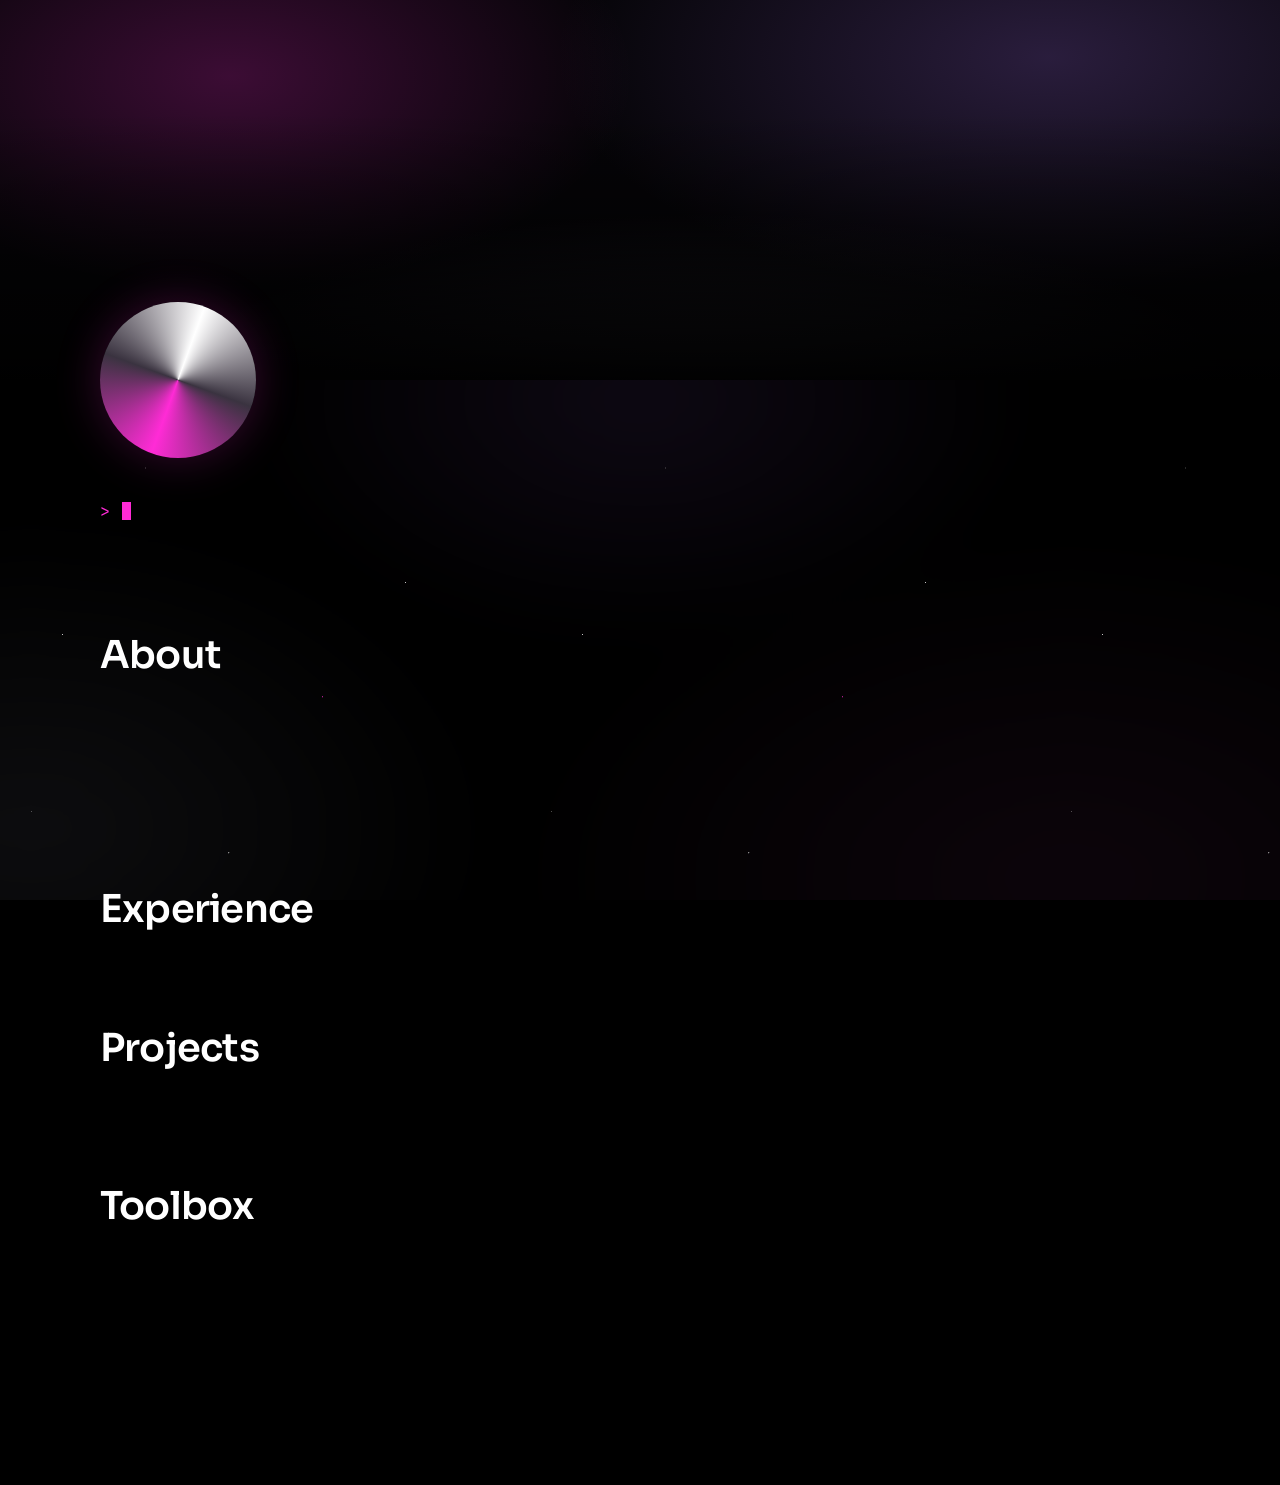
==== index.html @ ce17af85 "fix: Revise about section for clarity and detail Updated the description of the role and responsibil" ====
<!DOCTYPE html>
<html lang="en">
<head>
<meta charset="utf-8">
<meta name="viewport" content="width=device-width, initial-scale=1">
<title>Sara Fernandez | Senior Data Engineer</title>
<link
  rel="icon"
  type="image/svg+xml"
  href="data:image/svg+xml,%3Csvg xmlns='http://www.w3.org/2000/svg' viewBox='0 0 64 64'%3E%3Crect width='64' height='64' rx='14' fill='%23050407'/%3E%3Ctext x='32' y='42' text-anchor='middle' font-family='Arial,sans-serif' font-size='28' font-weight='700' fill='%23ffffff'%3ESF%3C/text%3E%3C/svg%3E"
>
<meta name="description" content="Senior Data Engineer building data platforms, lineage and agentic AI systems.">
<link rel="preconnect" href="https://fonts.googleapis.com">
<link rel="preconnect" href="https://fonts.gstatic.com" crossorigin>
<link href="https://fonts.googleapis.com/css2?family=IBM+Plex+Sans:wght@400;500;600&family=JetBrains+Mono:wght@500&family=Sora:wght@500;600;700&display=swap" rel="stylesheet">

<style>
  /* ============================================================
     THEME TOKENS: change colors and fonts here
     ============================================================ */
  :root {
    --black: #000000;
    --white: #ffffff;
    --magenta: #ff2bd6;
    --magenta-deep: #b80f96;
    --haze: #6e4ba0;            /* muted violet, used only inside the nebula */
    --grey-100: #ebe9ef;
    --grey-300: #b0abba;
    --grey-500: #77727f;
    --grey-700: #2a2730;
    --grey-900: #0d0c10;

    --text: var(--grey-100);
    --text-dim: var(--grey-300);
    --line: rgba(255, 255, 255, .09);
    --glass: rgba(255, 255, 255, .03);

    --font-display: "Sora", "Helvetica Neue", Arial, sans-serif;
    --font-body: "IBM Plex Sans", system-ui, -apple-system, "Segoe UI", sans-serif;
    --font-mono: "JetBrains Mono", ui-monospace, "SF Mono", Consolas, monospace;

    --content: 1080px;
    --avatar: 156px;
  }

  *, *::before, *::after { box-sizing: border-box; }
  html { scroll-behavior: smooth; }
  body {
    margin: 0; background: var(--black); color: var(--text);
    font-family: var(--font-body); font-size: 16.5px; line-height: 1.65;
    -webkit-font-smoothing: antialiased;
  }
  img { max-width: 100%; display: block; }
  a { color: inherit; }
  :focus-visible { outline: 2px solid var(--magenta); outline-offset: 3px; border-radius: 6px; }

  /* ---------- Nebula: dark, mostly black, with a faint haze ---------- */
  .nebula { position: fixed; inset: 0; z-index: -1; overflow: hidden; background: var(--black); }
  .nebula::before {
    content: ""; position: absolute; inset: -20%;
    background:
      radial-gradient(40% 34% at 12% 10%, rgba(255, 43, 214, .10), transparent 70%),
      radial-gradient(38% 34% at 90% 16%, rgba(110, 75, 160, .20), transparent 70%),
      radial-gradient(44% 38% at 74% 84%, rgba(160, 60, 140, .08), transparent 70%),
      radial-gradient(36% 34% at 16% 80%, rgba(120, 120, 140, .11), transparent 70%),
      radial-gradient(30% 26% at 50% 46%, rgba(50, 30, 70, .28), transparent 72%);
    filter: blur(30px);
    animation: drift 70s ease-in-out infinite alternate;
  }
  .nebula::after {
    content: ""; position: absolute; inset: 0;
    background-image:
      radial-gradient(1px 1px at 12% 22%, #fff, transparent 60%),
      radial-gradient(1px 1px at 78% 12%, #fff, transparent 60%),
      radial-gradient(1.5px 1.5px at 44% 64%, #fff, transparent 60%),
      radial-gradient(1px 1px at 90% 70%, #fff, transparent 60%),
      radial-gradient(1px 1px at 28% 90%, #fff, transparent 60%),
      radial-gradient(1.5px 1.5px at 62% 34%, var(--magenta), transparent 60%),
      radial-gradient(1px 1px at 6% 56%, #fff, transparent 60%);
    background-size: 520px 520px;
    animation: twinkle 7s ease-in-out infinite alternate;
  }
  @keyframes drift { from { transform: translate3d(-2%, -1%, 0) scale(1); } to { transform: translate3d(3%, 2%, 0) scale(1.07); } }
  @keyframes twinkle { from { opacity: .35; } to { opacity: .85; } }

  /* ---------- Hero ---------- */
  .cover {
    position: relative; height: clamp(220px, 34vw, 380px); overflow: hidden;
    background:
      radial-gradient(45% 80% at 18% 20%, rgba(255, 43, 214, .22), transparent 70%),
      radial-gradient(55% 90% at 82% 15%, rgba(110, 75, 160, .35), transparent 70%),
      radial-gradient(60% 70% at 55% 105%, rgba(120, 120, 140, .22), transparent 70%),
      #050407;
  }
  .cover img { width: 100%; height: 100%; object-fit: cover; }
  .cover::after { content: ""; position: absolute; inset: 0; background: linear-gradient(to bottom, rgba(0,0,0,0) 30%, rgba(0,0,0,.95) 100%); }

  .wrap { width: min(var(--content), 100% - 40px); margin-inline: auto; }

  .identity { position: relative; margin-top: calc(var(--avatar) / -2); display: grid; gap: 26px; }
  .avatar {
    width: var(--avatar); height: var(--avatar); border-radius: 50%; padding: 4px;
    background: conic-gradient(from 200deg, var(--magenta), #3a3340, var(--white), #3a3340, var(--magenta));
    box-shadow: 0 0 46px rgba(255, 43, 214, .22);
    animation: spin-ring 18s linear infinite;
  }
  .avatar > * { width: 100%; height: 100%; border-radius: 50%; object-fit: cover; background: var(--black); border: 4px solid var(--black); animation: spin-ring 18s linear infinite reverse; }
  .avatar .monogram {
    display: grid; place-items: center; font-family: var(--font-display); font-weight: 700; font-size: 44px; color: var(--white);
    background: radial-gradient(circle at 30% 25%, #1d1625, var(--black));
  }
  @keyframes spin-ring { to { transform: rotate(360deg); } }

  h1 {
    font-family: var(--font-display); font-weight: 700; font-size: clamp(2.5rem, 7vw, 4.6rem);
    line-height: 1.02; letter-spacing: -.03em; margin: 0 0 12px; color: var(--white);
  }
  .role { font-family: var(--font-display); font-weight: 500; font-size: 1.2rem; color: var(--grey-300); margin: 0 0 14px; }
  .typing { font-family: var(--font-mono); font-size: 1.05rem; color: var(--white); min-height: 1.8em; margin: 0 0 16px; }
  .typing::before { content: "> "; color: var(--magenta); }
  .typing .caret { display: inline-block; width: .55em; height: 1.05em; background: var(--magenta); vertical-align: -.18em; margin-left: 2px; animation: blink 1s steps(1) infinite; }
  @keyframes blink { 50% { opacity: 0; } }
  .tagline { max-width: 62ch; color: var(--text-dim); margin: 0; }

  .actions { display: flex; flex-wrap: wrap; gap: 12px; margin-top: 22px; }
  .btn {
    display: inline-flex; align-items: center; gap: 8px; padding: 11px 22px; border-radius: 999px;
    text-decoration: none; font-weight: 600; font-size: .94rem; border: 1px solid var(--line);
    background: var(--glass); color: var(--white); transition: border-color .2s, background .2s;
  }
  .btn:hover { border-color: var(--magenta); background: rgba(255, 43, 214, .08); }
  .btn.primary { background: var(--magenta-deep); border-color: var(--magenta-deep); }
  .btn.primary:hover { background: var(--magenta); border-color: var(--magenta); }

  /* ---------- Sections ---------- */
  section { padding: 84px 0 0; }
  h2 { font-family: var(--font-display); font-weight: 600; font-size: clamp(1.7rem, 4vw, 2.4rem); letter-spacing: -.02em; line-height: 1.1; color: var(--white); margin: 0 0 12px; }
  .lead { color: var(--text-dim); max-width: 64ch; margin: 0 0 32px; }
  h3 { font-family: var(--font-display); font-weight: 600; font-size: 1.35rem; margin: 0 0 6px; color: var(--white); letter-spacing: -.01em; }
  .subhead { display: flex; align-items: baseline; gap: 14px; flex-wrap: wrap; margin: 54px 0 18px; }
  .subhead h3 { margin: 0; font-size: 1.15rem; }
  .subhead p { margin: 0; color: var(--grey-500); font-size: .93rem; }

  .about { display: grid; gap: 40px; grid-template-columns: 1.6fr 1fr; align-items: start; }
  .about p { margin: 0 0 16px; max-width: 64ch; }
  .facts { list-style: none; margin: 0; padding: 0; display: grid; gap: 12px; }
  .facts li { padding: 14px 18px; border: 1px solid var(--line); border-left: 2px solid var(--magenta); border-radius: 12px; background: var(--glass); }
  .facts b { display: block; color: var(--white); font-weight: 600; }
  .facts span { color: var(--text-dim); font-size: .92rem; }

  /* ---------- Cards ---------- */
  .grid { display: grid; gap: 20px; }
  .grid.two { grid-template-columns: repeat(2, 1fr); }
  .card {
    position: relative; display: flex; flex-direction: column; gap: 13px; padding: 28px;
    border: 1px solid var(--line); background: var(--glass);
    backdrop-filter: blur(10px); -webkit-backdrop-filter: blur(10px);
    transition: border-color .25s, box-shadow .25s;
  }
  .card p { margin: 0; color: var(--text-dim); }

  /* featured = finished */
  .card.featured { border-radius: 26px; padding: 34px; }
  .card.featured::before {
    content: ""; position: absolute; inset: 0; border-radius: inherit; padding: 1px; pointer-events: none;
    background: linear-gradient(140deg, rgba(255,43,214,.75), rgba(255,255,255,.08) 45%, rgba(255,43,214,.35));
    -webkit-mask: linear-gradient(#000 0 0) content-box, linear-gradient(#000 0 0);
    -webkit-mask-composite: xor; mask-composite: exclude;
  }
  .card.featured:hover { box-shadow: 0 0 60px rgba(255, 43, 214, .12); }
  /* wip = dashed, magenta */
  .card.wip { border-radius: 20px; border: 1px dashed rgba(255, 43, 214, .55); }
  .card.wip:hover { border-color: var(--magenta); }
  /* planning = dotted, grey, quieter */
  .card.planning { border-radius: 16px; border: 1px dotted rgba(255, 255, 255, .28); background: rgba(255,255,255,.015); }
  .card.planning:hover { border-color: rgba(255, 255, 255, .55); }
  .card.planning h3 { color: var(--grey-100); }

  .pill { align-self: flex-start; display: inline-flex; align-items: center; gap: 8px; font-size: .8rem; font-weight: 600; padding: 4px 12px; border-radius: 999px; border: 1px solid var(--line); color: var(--grey-100); }
  .pill.star::before { content: "\2605"; color: var(--magenta); }
  .pill.live { border-color: rgba(255,43,214,.45); }
  .pill.live::before { content: ""; width: 7px; height: 7px; border-radius: 50%; background: var(--magenta); box-shadow: 0 0 10px var(--magenta); animation: pulse 2.4s ease-in-out infinite; }
  .pill.plan::before { content: ""; width: 7px; height: 7px; border-radius: 50%; border: 1.5px solid var(--grey-300); }
  @keyframes pulse { 50% { opacity: .3; } }

  .metric { display: flex; align-items: baseline; gap: 10px; }
  .metric strong { font-family: var(--font-display); font-size: 2rem; color: var(--white); line-height: 1; }
  .metric span { color: var(--text-dim); font-size: .92rem; }

  /* flow strip: real sequences only */
  .flow { list-style: none; margin: 4px 0 0; padding: 0; display: flex; flex-wrap: wrap; gap: 8px 0; }
  .flow li { position: relative; font-size: .82rem; padding: 5px 12px; border: 1px solid var(--line); border-radius: 999px; background: rgba(0,0,0,.45); color: var(--grey-100); margin-right: 20px; }
  .flow li:not(:last-child)::after { content: ""; position: absolute; left: 100%; top: 50%; width: 20px; height: 1px; background: linear-gradient(90deg, var(--magenta), rgba(255,255,255,.25)); background-size: 200% 100%; animation: flow-run 3s linear infinite; }
  @keyframes flow-run { to { background-position: -200% 0; } }

  .tags { display: flex; flex-wrap: wrap; gap: 8px; margin-top: auto; padding-top: 8px; align-items: center; }
  .chip { font-size: .8rem; color: var(--grey-300); background: rgba(255,255,255,.06); padding: 3px 11px; border-radius: 6px; }
  .badge { height: 22px; width: auto; border-radius: 4px; }
  .card-link { margin-top: 6px; align-self: flex-start; font-weight: 600; color: var(--white); text-decoration: none; border-bottom: 1px solid var(--magenta); padding-bottom: 2px; }
  .card-link:hover { color: var(--magenta); }
  .card-link.soon { border-bottom-style: dashed; border-color: var(--grey-500); color: var(--grey-500); pointer-events: none; }

  /* ---------- Work highlights ---------- */
  .highlight { flex-direction: row; gap: 18px; border-radius: 18px; }
  .highlight .icon { flex: none; width: 46px; height: 46px; display: grid; place-items: center; font-size: 1.4rem; border-radius: 12px; background: rgba(255,43,214,.08); border: 1px solid rgba(255,43,214,.3); }
  .highlight .body { display: flex; flex-direction: column; gap: 10px; }

  /* ---------- Timeline ---------- */
  .timeline { list-style: none; margin: 0; padding: 0 0 0 28px; border-left: 1px solid var(--line); display: grid; gap: 32px; }
  .timeline li { position: relative; }
  .timeline li::before { content: ""; position: absolute; left: -35px; top: 9px; width: 13px; height: 13px; border-radius: 50%; background: var(--black); border: 2px solid var(--magenta); box-shadow: 0 0 12px rgba(255,43,214,.5); }
  .timeline .when { font-family: var(--font-mono); font-size: .8rem; color: var(--magenta); }
  .timeline h3 { font-size: 1.15rem; margin: 2px 0 2px; }
  .timeline .where { color: var(--grey-300); margin-bottom: 6px; }
  .timeline p { margin: 0; color: var(--text-dim); max-width: 70ch; }

  /* ---------- Toolbox ---------- */
  .marquee { overflow: hidden; margin: 0 0 30px; padding: 6px 0; -webkit-mask-image: linear-gradient(90deg, transparent, #000 8%, #000 92%, transparent); mask-image: linear-gradient(90deg, transparent, #000 8%, #000 92%, transparent); }
  .marquee-track { display: flex; gap: 12px; width: max-content; animation: scroll 55s linear infinite; }
  .marquee:hover .marquee-track { animation-play-state: paused; }
  @keyframes scroll { to { transform: translateX(-50%); } }
  .skills { display: grid; gap: 18px; grid-template-columns: repeat(3, 1fr); }
  .skill-group { padding: 22px; border: 1px solid var(--line); border-radius: 16px; background: var(--glass); }
  .skill-group h3 { font-size: 1rem; color: var(--white); padding-bottom: 10px; border-bottom: 1px solid var(--line); margin-bottom: 14px; }
  .skill-group div { display: flex; flex-wrap: wrap; gap: 8px; align-items: center; }

  .contact .links { display: flex; flex-wrap: wrap; gap: 12px; }
  footer { padding: 0 0 48px; color: var(--grey-500); font-size: .9rem; }
  .footer-inner { border-top: 1px solid var(--line); padding-top: 28px; display: flex; flex-wrap: wrap; gap: 16px 28px; align-items: center; justify-content: space-between; }
  .footer-links { display: flex; flex-wrap: wrap; gap: 8px 22px; list-style: none; margin: 0; padding: 0; }
  .footer-links a, .to-top { color: var(--grey-300); text-decoration: none; transition: color .2s; }
  .footer-links a:hover, .to-top:hover { color: var(--magenta); }
  .footer-copy { margin: 0; }

  @media (max-width: 860px) {
    .about, .grid.two, .skills { grid-template-columns: 1fr; }
    :root { --avatar: 128px; }
    section { padding-top: 64px; }
    .highlight { flex-direction: column; }
  }
  @media (prefers-reduced-motion: reduce) {
    .nebula::before, .nebula::after, .avatar, .avatar > *, .pill.live::before, .flow li::after, .typing .caret { animation: none; }
    .marquee-track { animation: none; flex-wrap: wrap; width: auto; }
    .marquee { -webkit-mask-image: none; mask-image: none; }
    html { scroll-behavior: auto; }
  }
</style>
</head>

<body>
<div class="nebula" aria-hidden="true"></div>

<header>
  <!-- Cover slot: set CONFIG.cover.image. Empty = dark CSS nebula fallback. -->
  <div class="cover" id="cover"></div>
  <div class="wrap identity">
    <div class="avatar" id="avatar"></div>
    <div>
      <h1 id="name"></h1>
      <p class="role" id="role"></p>
      <p class="typing" id="typing" aria-live="off"><span id="typed"></span><span class="caret" aria-hidden="true"></span></p>
      <p class="tagline" id="tagline"></p>
      <div class="actions" id="actions"></div>
    </div>
  </div>
</header>

<main class="wrap">
  <section id="about" aria-labelledby="about-title">
    <h2 id="about-title">About</h2>
    <div class="about">
      <div id="about-text"></div>
      <ul class="facts" id="facts"></ul>
    </div>
  </section>

  <section id="highlights" aria-labelledby="hl-title">
    <h2 id="hl-title"></h2>
    <p class="lead" id="hl-lead"></p>
    <div class="grid two" id="highlight-grid"></div>
  </section>

  <section id="experience" aria-labelledby="exp-title">
    <h2 id="exp-title">Experience</h2>
    <ol class="timeline" id="timeline"></ol>
  </section>

  <section id="projects" aria-labelledby="projects-title">
    <h2 id="projects-title">Projects</h2>
    <p class="lead" id="projects-lead"></p>
    <div id="project-groups"></div>
  </section>

  <section id="skills" aria-labelledby="skills-title">
    <h2 id="skills-title">Toolbox</h2>
    <div class="marquee" aria-hidden="true"><div class="marquee-track" id="marquee"></div></div>
    <div class="skills" id="skills"></div>
  </section>

  <section id="contact" class="contact" aria-labelledby="contact-title">
    <h2 id="contact-title"></h2>
    <p class="lead" id="contact-lead"></p>
    <div class="links" id="contact-links"></div>
  </section>
</main>

<footer class="wrap" id="footer" style="margin-top: 40px;"></footer>

<noscript><p style="padding:24px;color:#fff">This page loads its content from the CONFIG block and needs JavaScript.</p></noscript>

<script>
/* ==================================================================
   CONFIG: every editable value lives here. Edit this block only.
   ================================================================== */
const CONFIG = {
  site: { title: "Sara Fernandez | Senior Data Engineer | Data Platforms & Architecture", footer: "Sara Fernandez. All rights reserved." },

  /* ---- IMAGES: point these to your files or URLs ---- */
  profile: {
    image: "https://lmwxqzustlrpfmbhvjbx.supabase.co/storage/v1/object/public/portfolio/img/sara_profile.jpg",                       // e.g. "img/sara.jpg" (square, 600x600 or larger)
    alt: "Portrait of Sara Fernandez",
    initials: "SF"                   // shown while image is empty
  },
  cover: {
    image: "https://lmwxqzustlrpfmbhvjbx.supabase.co/storage/v1/object/public/portfolio/img/nebulae.png",                       // e.g. "img/cover.jpg" (wide, about 2400x700)
    alt: "nebulae"
  },

  /* ---- IDENTITY ---- */
  name: "Sara Fernandez",
  role: "Senior Data Engineer | Data Platforms & Architecture",
  typing: [                          // lines the typing animation cycles through
    "Designing scalable data platforms",
    "Data architecture | Cloud | Databricks | Spark",
    "Modernization | Migration | Platform Strategy",
    "Data lineage | Governance | Quality | Observability",
    "Technical leadership | Enablement | Knowledge transfer"
  ],
  tagline: "I design data platforms and architecture that make data scalable, governed, observable and operationally sustainable — from legacy modernization and cloud migration to lineage, data products and AI-ready foundations.",

  about: [
    "Senior Data Engineer and technical lead at AGCO. I developed the South America Data Lineage platform from the ground up and wrote the initial technical assessment for migrating our legacy AWS stack to Databricks on GCP."
    "My work sits at the intersection of data pipelines and the platforms that support them: defining technical patterns, assessing migration readiness, improving observability and governance, establishing data product standards, and making systems maintainable beyond the person who built them.",
    "I also work on the operational side of engineering — technical enablement, documentation, knowledge transfer, onboarding and partner-team training — because a platform is only successful when teams can operate and evolve it reliably."
  ],
  facts: [
    { title: "Architecture", text: "Data platforms, cloud architecture, modernization, migration strategy" },
    { title: "Engineering", text: "ETL/ELT, Spark, Databricks, orchestration, data products, platform operations" },
    { title: "Governance", text: "Data lineage, cataloging, data quality, observability, standards" },
    { title: "Leadership", text: "Technical enablement, mentoring, documentation, knowledge transfer" }
  ],

  /* ---- LINKS (leave "" to hide) ---- */
  links: {
    github: "https://github.com/saradfrz",
    linkedin: "https://www.linkedin.com/in/saradfrz/",
    email: "saradfrz@gmail.com",
    discord: "https://discordapp.com/users/702235784794734631"
  },

  /* ---- TECH BADGES: name -> shields.io color + simple-icons logo slug ---- */
  tech: {
    "Databricks":      { color: "FF3621", logo: "databricks" },
    "Apache Spark":    { color: "E25A1C", logo: "apachespark" },
    "PySpark":         { color: "E25A1C", logo: "apachespark" },
    "Spark":           { color: "E25A1C", logo: "apachespark" },
    "Airflow":         { color: "017CEE", logo: "apacheairflow" },
    "dbt":             { color: "FF694B", logo: "dbt" },
    "Docker":          { color: "2496ED", logo: "docker" },
    "Docker Compose":  { color: "2496ED", logo: "docker" },
    "Kafka":           { color: "3a3a3a", logo: "apachekafka" },
    "Python":          { color: "3776AB", logo: "python" },
    "SQL":             { color: "4479A1", logo: "postgresql" },
    "Flask":           { color: "3a3a3a", logo: "flask" },
    "Django":          { color: "092E20", logo: "django" },
    "Selenium":        { color: "43B02A", logo: "selenium" },
    "Jupyter":         { color: "F37626", logo: "jupyter" },
    "Parquet":         { color: "50ABF1", logo: "apacheparquet" },
    "AWS":             { color: "FF9900", logo: "amazonwebservices", logoColor: "black" },
    "GCP":             { color: "4285F4", logo: "googlecloud" },
    "Azure":           { color: "0078D4", logo: "microsoftazure" },
    "Redshift":        { color: "8C4FFF", logo: "amazonredshift" },
    "PostgreSQL":      { color: "4169E1", logo: "postgresql" },
    "Oracle":          { color: "F80000", logo: "oracle" },
    "Tableau":         { color: "E97627", logo: "tableau" },
    "Power BI":        { color: "F2C811", logo: "powerbi", logoColor: "black" },
    "Superset":        { color: "20A6C9", logo: "apachesuperset" },
    "Streamlit":       { color: "FF4B4B", logo: "streamlit" },
    "Looker":          { color: "4285F4", logo: "looker" },
    "Neo4j":           { color: "008CC1", logo: "neo4j" },
    "Git":             { color: "F05032", logo: "git" },
    "Linux":           { color: "FCC624", logo: "linux", logoColor: "black" }
  },
  marquee: ["Databricks", "Apache Spark", "Python", "SQL", "Airflow", "dbt", "Docker", "Kafka", "AWS", "GCP", "Azure",
            "PostgreSQL", "Redshift", "Oracle", "Tableau", "Power BI", "Superset", "Streamlit", "Neo4j", "Git", "Linux"],

  /* ---- WORK HIGHLIGHTS ---- */
  highlights: {
    title: "Work highlights",
    lead: "Things I've led or shipped on the job.",
    items: [
      { icon: "\uD83D\uDD17", title: "South America Data Lineage platform",
        text: "Lead the design, implementation, documentation and production deployment of an end-to-end lineage platform spanning ETL pipelines, Redshift tables, Tableau assets and business data products — turning platform metadata into operational traceability.",
        tags: ["Data Architecture", "Data Lineage", "Redshift", "Tableau", "Governance"] },
      { icon: "\uD83E\uDD16", title: "RAG capstone, AGCO AI Literacy (Advanced)",
        text: "Designed an end-to-end Retrieval-Augmented Generation solution covering embeddings, vector storage, retrieval pipelines and an application layer — exploring how governed enterprise data can become an AI-ready knowledge foundation.",
        tags: ["RAG", "Embeddings", "Vector DB", "LLMOps"] },
      { icon: "\uD83C\uDF10", title: "Orbia Data Portal",
        text: "Led a self-service data platform for governed data access and visibility across business units, integrating orchestration, cloud infrastructure, BI and data-serving components.",
        tags: ["Data Platform", "Airflow", "GCP", "Azure", "Governance"] },
      { icon: "\u267B\uFE0F", title: "Modular ETL modernization at Distrito",
        text: "Re-architected a legacy monolithic ETL into parameterized, reusable components with clear logging and operational boundaries, improving maintainability and traceability.",
        tags: ["ETL", "Python", "SQL", "Modularity", "Observability"] }
    ]
  },

  /* ---- EXPERIENCE ---- */
  experience: [
    { when: "Mar 2026 to now", role: "Senior Data Engineer", company: "AGCO Corporation",
      text: "Lead the design, implementation, documentation and production deployment of the South America Data Lineage platform. Develop architecture, migration and modernization strategies for the South America Data Platform, supporting the transition from legacy AWS solutions to Databricks on GCP with a focus on scalability, governance and maintainability. Partner with global stakeholders to assess migration readiness, quantify platform assets, define data product standards, and promote lineage, cataloging, data quality and governance." },
    { when: "May 2025 to Mar 2026", role: "Data Engineer (contractor)", company: "A-Players, for AGCO",
      text: "Translated business requirements across finance, marketing, manufacturing and logistics into ETL specifications and data pipelines. Worked across legacy and modern platforms including Pentaho, Redshift, Rundeck, AWS S3, Databricks, Python, SQL and PySpark, contributing to modularity, observability and governance." },
    { when: "May 2024 to Feb 2025", role: "Data Engineer", company: "Orbia",
      text: "Led development of a self-service data platform for governed access and visibility, integrating Airflow, GCP, Azure, Superset and Power BI. Worked across data delivery, cloud infrastructure and CI/CD to support reliable analytics consumption." },
    { when: "Jul 2021 to Apr 2024", role: "Data Engineer", company: "Distrito",
      text: "Modernized a legacy ETL architecture into a modular Python-based pipeline with parameterized components, reusable classes and structured logging, improving maintainability, traceability and operational support while exposing curated datasets through REST APIs." },
    { when: "Jan to Jul 2019", role: "Intern", company: "John Deere",
      text: "Worked across the ISA-95 stack, connecting industrial systems and data flows from PLC and SCADA environments through MES and analytics. This foundation shaped my systems-oriented approach to data architecture and industrial data platforms." }
  ],

  /* ---- SKILLS (names found in "tech" become badges, others become chips) ---- */
  skills: [
    { group: "Data Architecture", items: ["Data platforms", "Data architecture", "Medallion architecture", "Data products", "Modernization", "Migration strategy"] },
    { group: "Data Engineering", items: ["Databricks", "Apache Spark", "PySpark", "Airflow", "dbt", "Kafka"] },
    { group: "Cloud & Infrastructure", items: ["AWS", "GCP", "Azure", "Docker", "CI/CD", "Platform operations"] },
    { group: "Data Systems", items: ["SQL", "Python", "Redshift", "PostgreSQL", "Oracle", "Parquet"] },
    { group: "Governance & Reliability", items: ["Data lineage", "Data quality", "Data catalog", "Governance", "Observability", "Traceability"] },
    { group: "AI & Analytics", items: ["RAG", "Knowledge graphs", "Multi-agent systems", "LLMOps", "Tableau", "Power BI"] }
  ],

  /* ---- PROJECTS: state is "featured" (finished), "wip" or "planning" ---- */
  projectsLead: "Projects focused on data platform engineering, architecture patterns, scalable pipelines and the infrastructure required to operate them reliably.",
  projectGroups: [
    {
      state: "featured", title: "Finished", note: "", columns: 1,
      items: [{
        title: "sefaz-rs", badge: "Featured",
        summary: "A production-style ingestion and processing pipeline that extracts electronic consumer invoices (NFC-e) from the SEFAZ-RS portal and produces structured datasets for downstream analysis.",
        details: "Designed as a configuration-driven pipeline with separated ingestion, parsing and export responsibilities, retry handling, structured logging and reusable components. The project emphasizes operational reliability and maintainability rather than application features.",
        flow: ["Source CSV", "Ingestion", "Raw HTML", "Parsing", "Structured output"],
        tags: ["Python", "ETL", "Ingestion", "OOP", "Observability"],
        url: "https://github.com/saradfrz/sefaz-rs", linkText: "View on GitHub"
      }]
    },
    {
      state: "wip", title: "In progress", note: "Being built now", columns: 1,
      items: [{
        title: "data-forge", badge: "In progress",
        summary: "A containerized data platform that simulates a production ETL/ELT environment using Medallion Architecture and separated processing layers.",
        details: "Spark, PostgreSQL and Jupyter run as a reproducible local platform through Docker Compose, with clear boundaries between ingestion, transformation and serving. The project emphasizes architecture, data-layer separation, reproducibility and operational simplicity.",
        flow: ["Bronze: raw JSON", "Silver: PostgreSQL", "Gold: Parquet"],
        tags: ["Spark", "PostgreSQL", "Jupyter", "Docker Compose", "Parquet", "Medallion"],
        url: "https://github.com/saradfrz/data-forge", linkText: "View on GitHub"
      }]
    },
    {
      state: "planning", title: "Planning", note: "Designed on paper, not built yet", columns: 2,
      items: [
        {
          title: "TickStream Lakehouse", badge: "Planning",
          metric: { value: "~2M", label: "FX ticks per day" },
          summary: "A medallion-architecture pipeline that ingests FX ticks through batch backfill and Kafka streaming, producing OHLC candles and reconciled gold-layer metrics.",
          flow: ["Batch backfill + Kafka", "Bronze", "Silver", "Gold: OHLC and metrics"],
          tags: ["Kafka", "Medallion", "Streaming", "Batch backfill", "OHLC"],
          url: "", linkText: "Repository coming soon"
        },
        {
          title: "RepoSensei", badge: "Planning",
          summary: "A multi-agent RAG tutor that turns an obscure GitHub repository into a guided learning path, using Neo4j for both the code graph and vector search.",
          flow: ["GitHub repo", "Neo4j: graph + vectors", "Multi-agent tutor", "Learning path"],
          tags: ["Neo4j", "RAG", "Multi-agent", "Knowledge graph"],
          url: "", linkText: "Repository coming soon"
        }
      ]
    }
  ],
  
  contact: { title: "Let's talk", lead: "Open to conversations about data platforms, data architecture, cloud modernization, governance, infrastructure and AI-ready data foundations." }
};

/* ==================================================================
   RENDERER: reads CONFIG and builds the page. No content below.
   ================================================================== */
class Page {
  constructor(cfg) { this.cfg = cfg; }

  $(id) { return document.getElementById(id); }

  el(tag, props = {}, children = []) {
    const node = document.createElement(tag);
    for (const [k, v] of Object.entries(props)) {
      if (v === undefined || v === null || v === "") continue;
      if (k === "text") node.textContent = v;
      else if (k === "class") node.className = v;
      else node.setAttribute(k, v);
    }
    for (const c of [].concat(children)) if (c) node.append(c);
    return node;
  }

  /* shields.io label escaping: "-" -> "--", "_" -> "__", " " -> "_" */
  badgeUrl(name, t) {
    const label = encodeURIComponent(name.replace(/-/g, "--").replace(/_/g, "__").replace(/ /g, "_"));
    return `https://img.shields.io/badge/${label}-${t.color}?style=flat-square&logo=${t.logo}&logoColor=${t.logoColor || "white"}`;
  }

  /* known tech -> icon badge; anything else -> plain chip */
  tag(name) {
    const chip = () => this.el("span", { class: "chip", text: name });
    const t = this.cfg.tech[name];
    if (!t) return chip();
    const img = this.el("img", { class: "badge", src: this.badgeUrl(name, t), alt: name, loading: "lazy", height: "22" });
    img.addEventListener("error", () => img.replaceWith(chip()));
    return img;
  }

  renderHero() {
    const { cfg } = this;
    document.title = cfg.site.title;
    if (cfg.cover.image) this.$("cover").append(this.el("img", { src: cfg.cover.image, alt: cfg.cover.alt || "" }));
    this.$("avatar").append(cfg.profile.image
      ? this.el("img", { src: cfg.profile.image, alt: cfg.profile.alt })
      : this.el("div", { class: "monogram", text: cfg.profile.initials, role: "img", "aria-label": cfg.profile.alt }));
    this.$("name").textContent = cfg.name;
    this.$("role").textContent = cfg.role;
    this.$("tagline").textContent = cfg.tagline;

    const actions = this.$("actions");
    actions.append(this.el("a", { class: "btn primary", href: "#projects", text: "See my projects" }));
    if (cfg.links.linkedin) actions.append(this.el("a", { class: "btn", href: cfg.links.linkedin, target: "_blank", rel: "noopener", text: "LinkedIn" }));
    if (cfg.links.github) actions.append(this.el("a", { class: "btn", href: cfg.links.github, target: "_blank", rel: "noopener", text: "GitHub" }));
    this.startTyping();
  }

  startTyping() {
    const lines = this.cfg.typing, out = this.$("typed");
    if (!lines.length) return;
    if (window.matchMedia("(prefers-reduced-motion: reduce)").matches) { out.textContent = lines[0]; return; }
    let line = 0, pos = 0, deleting = false;
    const tick = () => {
      const text = lines[line];
      pos += deleting ? -1 : 1;
      out.textContent = text.slice(0, pos);
      let delay = deleting ? 22 : 55;
      if (!deleting && pos === text.length) { deleting = true; delay = 1700; }
      else if (deleting && pos === 0) { deleting = false; line = (line + 1) % lines.length; delay = 350; }
      setTimeout(tick, delay);
    };
    tick();
  }

  renderAbout() {
    const box = this.$("about-text");
    this.cfg.about.forEach(t => box.append(this.el("p", { text: t })));
    this.cfg.facts.forEach(f => this.$("facts").append(this.el("li", {}, [
      this.el("b", { text: f.title }), this.el("span", { text: f.text })
    ])));
  }

  card(p, state) {
    const pill = { featured: "pill star", wip: "pill live", planning: "pill plan" }[state];
    const kids = [this.el("span", { class: pill, text: p.badge }), this.el("h3", { text: p.title })];
    if (p.metric) kids.push(this.el("div", { class: "metric" }, [
      this.el("strong", { text: p.metric.value }), this.el("span", { text: p.metric.label })]));
    kids.push(this.el("p", { text: p.summary }));
    if (p.details) kids.push(this.el("p", { text: p.details }));
    if (p.flow && p.flow.length) kids.push(this.el("ol", { class: "flow", "aria-label": "Pipeline steps" }, p.flow.map(s => this.el("li", { text: s }))));
    if (p.tags && p.tags.length) kids.push(this.el("div", { class: "tags" }, p.tags.map(t => this.tag(t))));
    kids.push(p.url
      ? this.el("a", { class: "card-link", href: p.url, target: "_blank", rel: "noopener", text: p.linkText })
      : this.el("span", { class: "card-link soon", text: p.linkText }));
    return this.el("article", { class: `card ${state}` }, kids);
  }

  renderProjects() {
    this.$("projects-lead").textContent = this.cfg.projectsLead;
    const root = this.$("project-groups");
    this.cfg.projectGroups.forEach((g, i) => {
      const head = this.el("div", { class: "subhead" }, [this.el("h3", { text: g.title }), g.note ? this.el("p", { text: g.note }) : null]);
      const grid = this.el("div", { class: `grid ${g.columns === 2 ? "two" : ""}` }, g.items.map(p => this.card(p, g.state)));
      if (i > 0) root.append(head); else head.style.marginTop = "0", root.append(head);
      root.append(grid);
    });
  }

  renderHighlights() {
    const h = this.cfg.highlights;
    this.$("hl-title").textContent = h.title;
    this.$("hl-lead").textContent = h.lead;
    h.items.forEach(i => this.$("highlight-grid").append(this.el("article", { class: "card highlight" }, [
      this.el("div", { class: "icon", "aria-hidden": "true", text: i.icon }),
      this.el("div", { class: "body" }, [
        this.el("h3", { text: i.title }), this.el("p", { text: i.text }),
        this.el("div", { class: "tags" }, i.tags.map(t => this.tag(t)))
      ])
    ])));
  }

  renderExperience() {
    this.cfg.experience.forEach(e => this.$("timeline").append(this.el("li", {}, [
      this.el("div", { class: "when", text: e.when }), this.el("h3", { text: e.role }),
      this.el("div", { class: "where", text: e.company }), this.el("p", { text: e.text })
    ])));
  }

  renderSkills() {
    const track = this.$("marquee");
    [0, 1].forEach(() => this.cfg.marquee.forEach(n => track.append(this.tag(n)))); // twice = seamless loop
    this.cfg.skills.forEach(g => this.$("skills").append(this.el("div", { class: "skill-group" }, [
      this.el("h3", { text: g.group }), this.el("div", {}, g.items.map(i => this.tag(i)))
    ])));
  }


  renderContact() {
    const { contact, links } = this.cfg, box = this.$("contact-links");
    this.$("contact-title").textContent = contact.title;
    this.$("contact-lead").textContent = contact.lead;
    if (links.email) box.append(this.el("a", { class: "btn primary", href: `mailto:${links.email}`, text: "Send an email" }));
    if (links.linkedin) box.append(this.el("a", { class: "btn", href: links.linkedin, target: "_blank", rel: "noopener", text: "LinkedIn" }));
    if (links.github) box.append(this.el("a", { class: "btn", href: links.github, target: "_blank", rel: "noopener", text: "GitHub" }));
    if (links.discord) box.append(this.el("a", { class: "btn", href: links.discord, target: "_blank", rel: "noopener", text: "Discord" }));
  }

  renderFooter() {
    const { links, site } = this.cfg, foot = this.$("footer");
    const inner = this.el("div", { class: "footer-inner" });
    const copy = this.el("p", { class: "footer-copy", text: `\u00A9 ${new Date().getFullYear()} ${site.footer}` });
    const nav = this.el("ul", { class: "footer-links" });
    const add = (label, href, ext) => {
      const a = this.el("a", { href, text: label });
      if (ext) { a.target = "_blank"; a.rel = "noopener"; }
      const li = document.createElement("li"); li.append(a); nav.append(li);
    };
    if (links.github) add("GitHub", links.github, true);
    if (links.linkedin) add("LinkedIn", links.linkedin, true);
    if (links.email) add("Email", `mailto:${links.email}`);
    const top = this.el("a", { class: "to-top", href: "#cover", text: "Back to top \u2191" });
    inner.append(copy, nav, top);
    foot.append(inner);
  }

  render() {
    this.renderHero(); this.renderAbout(); this.renderProjects(); this.renderHighlights();
    this.renderExperience(); this.renderSkills(); this.renderContact(); this.renderFooter();
  }
}

new Page(CONFIG).render();
</script>
</body>
</html>
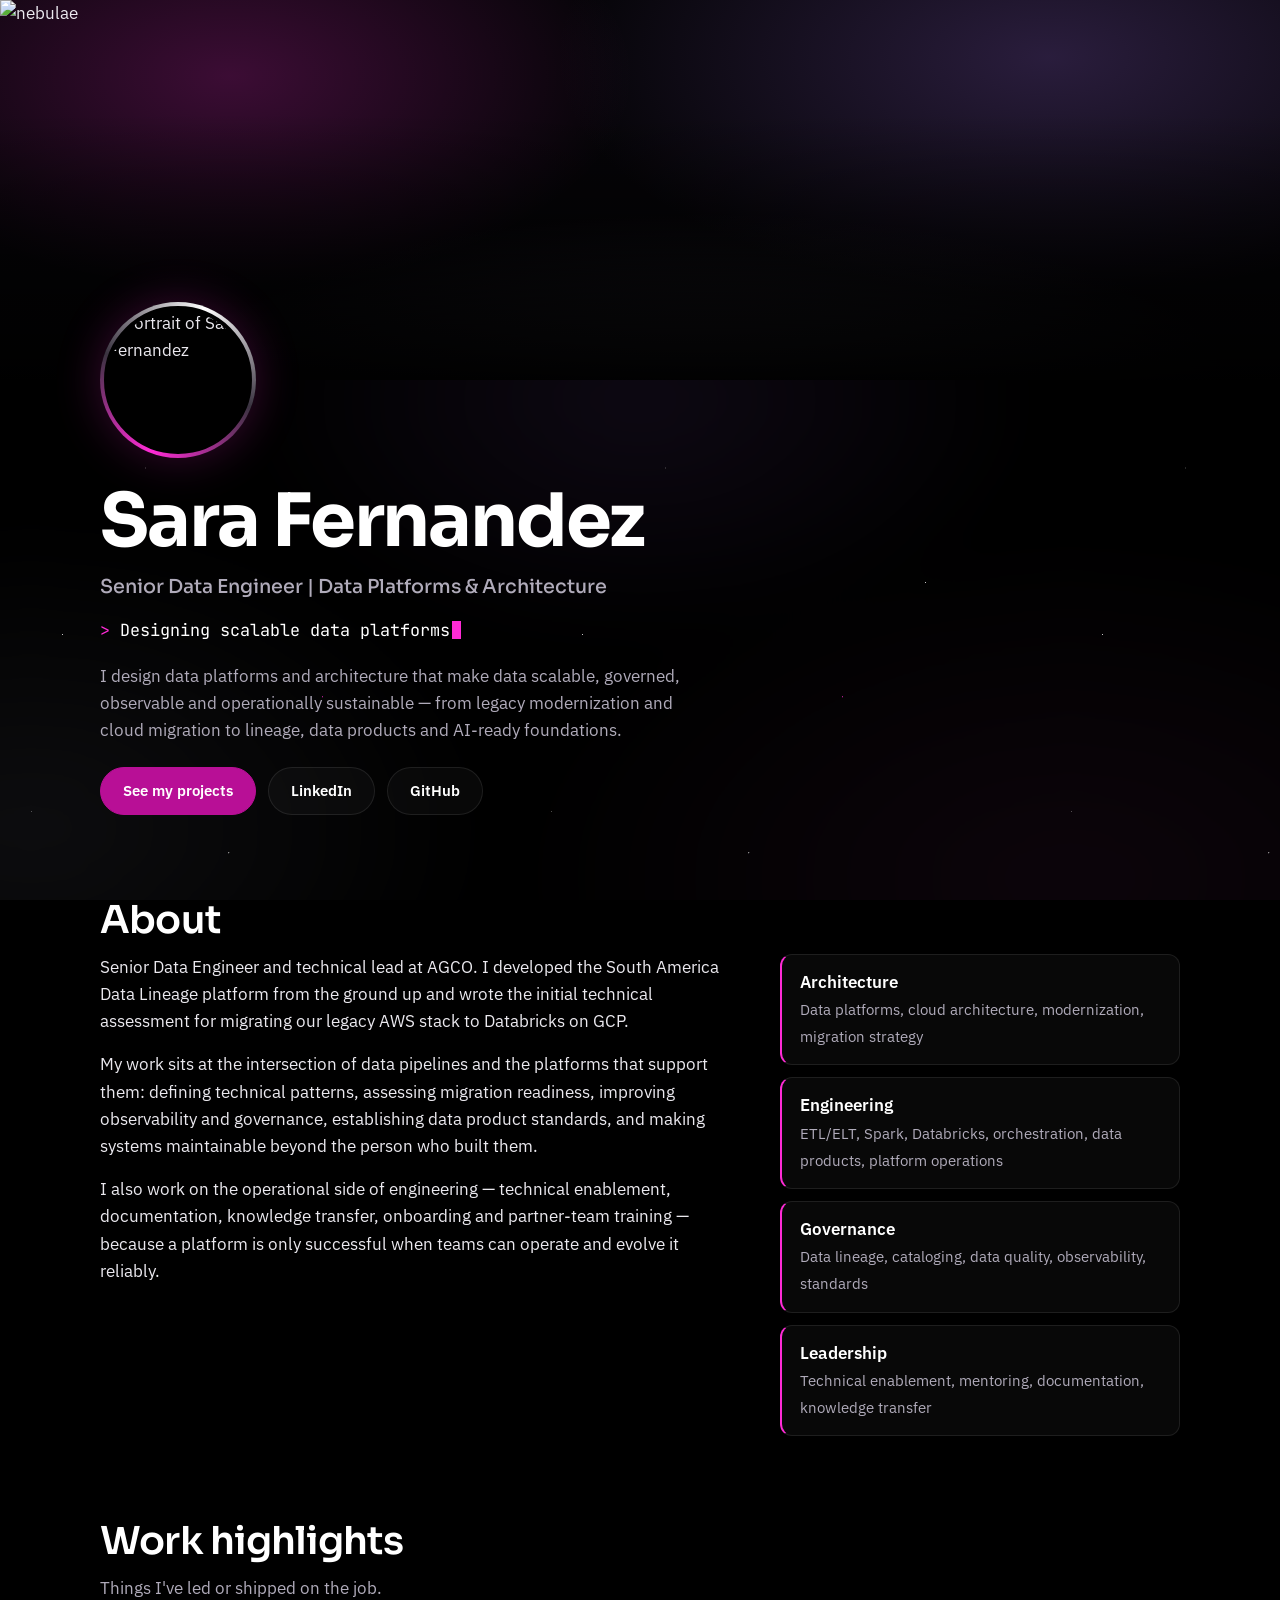
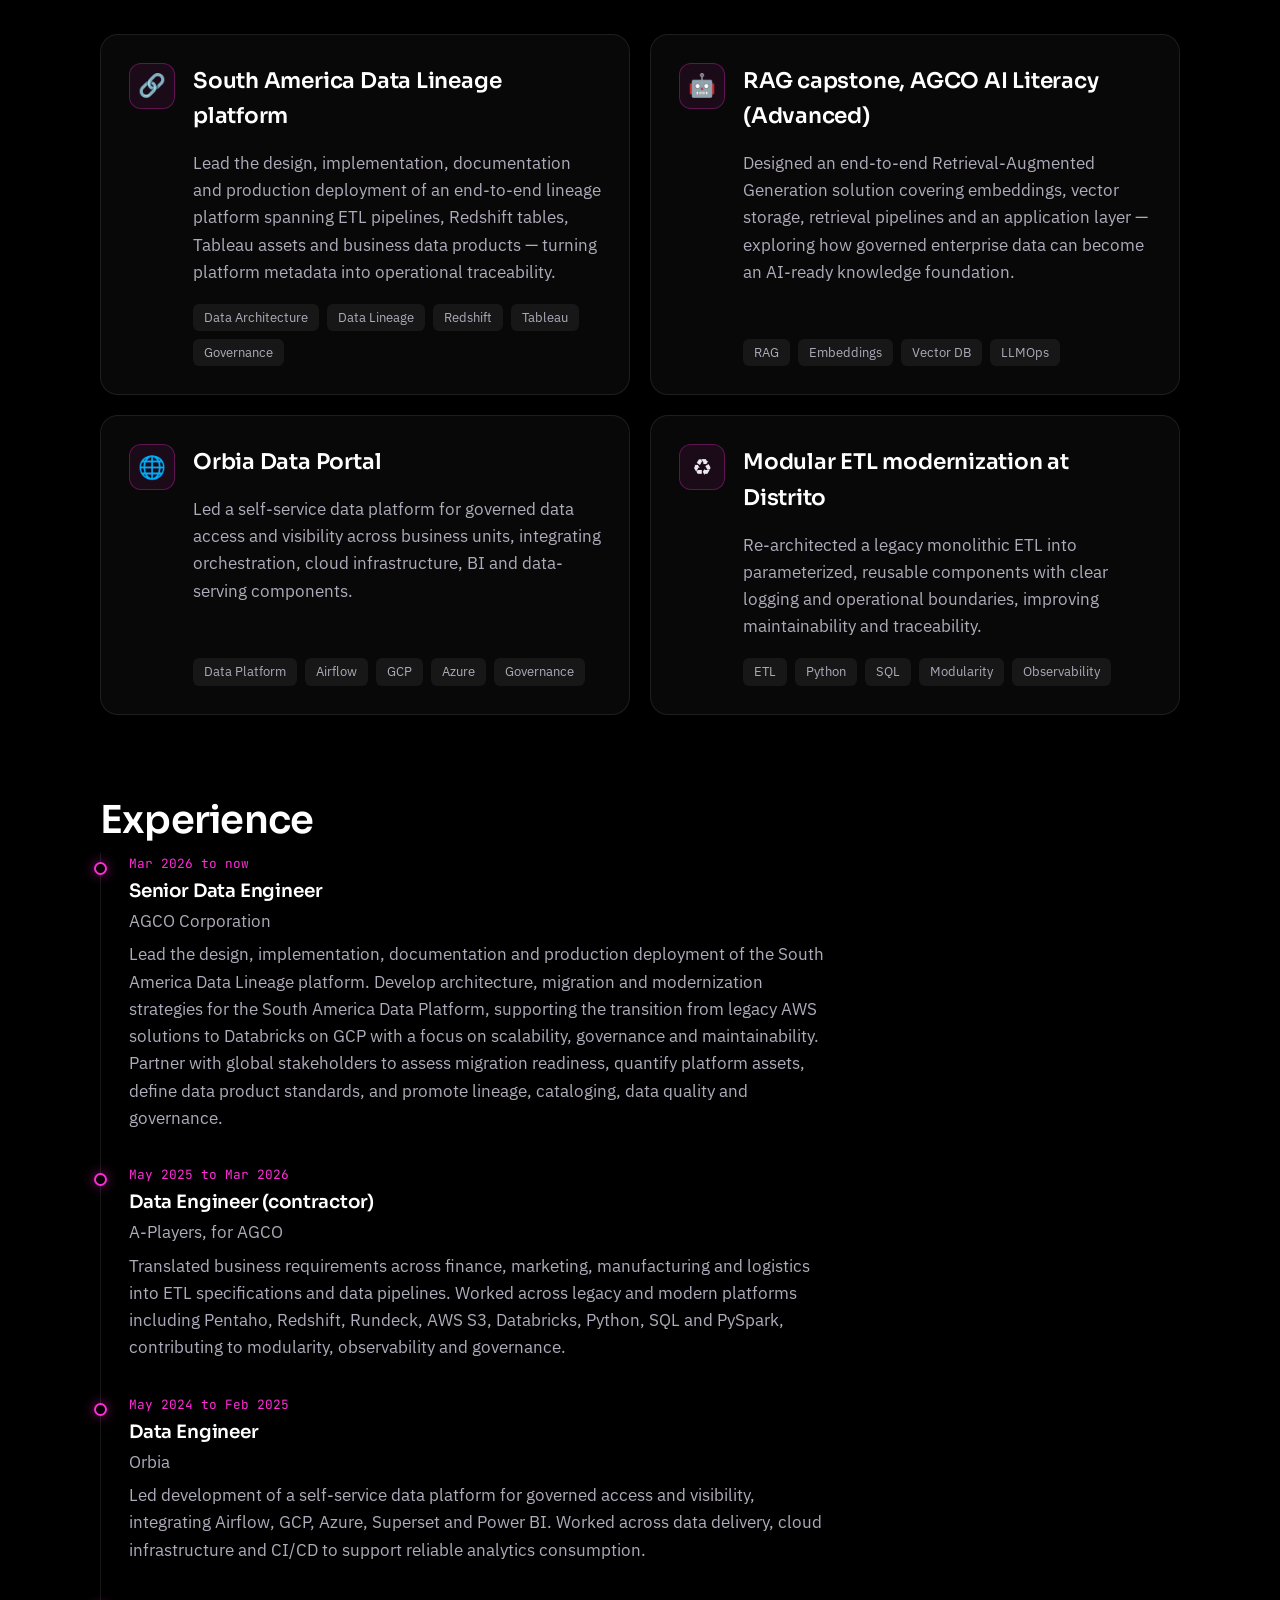
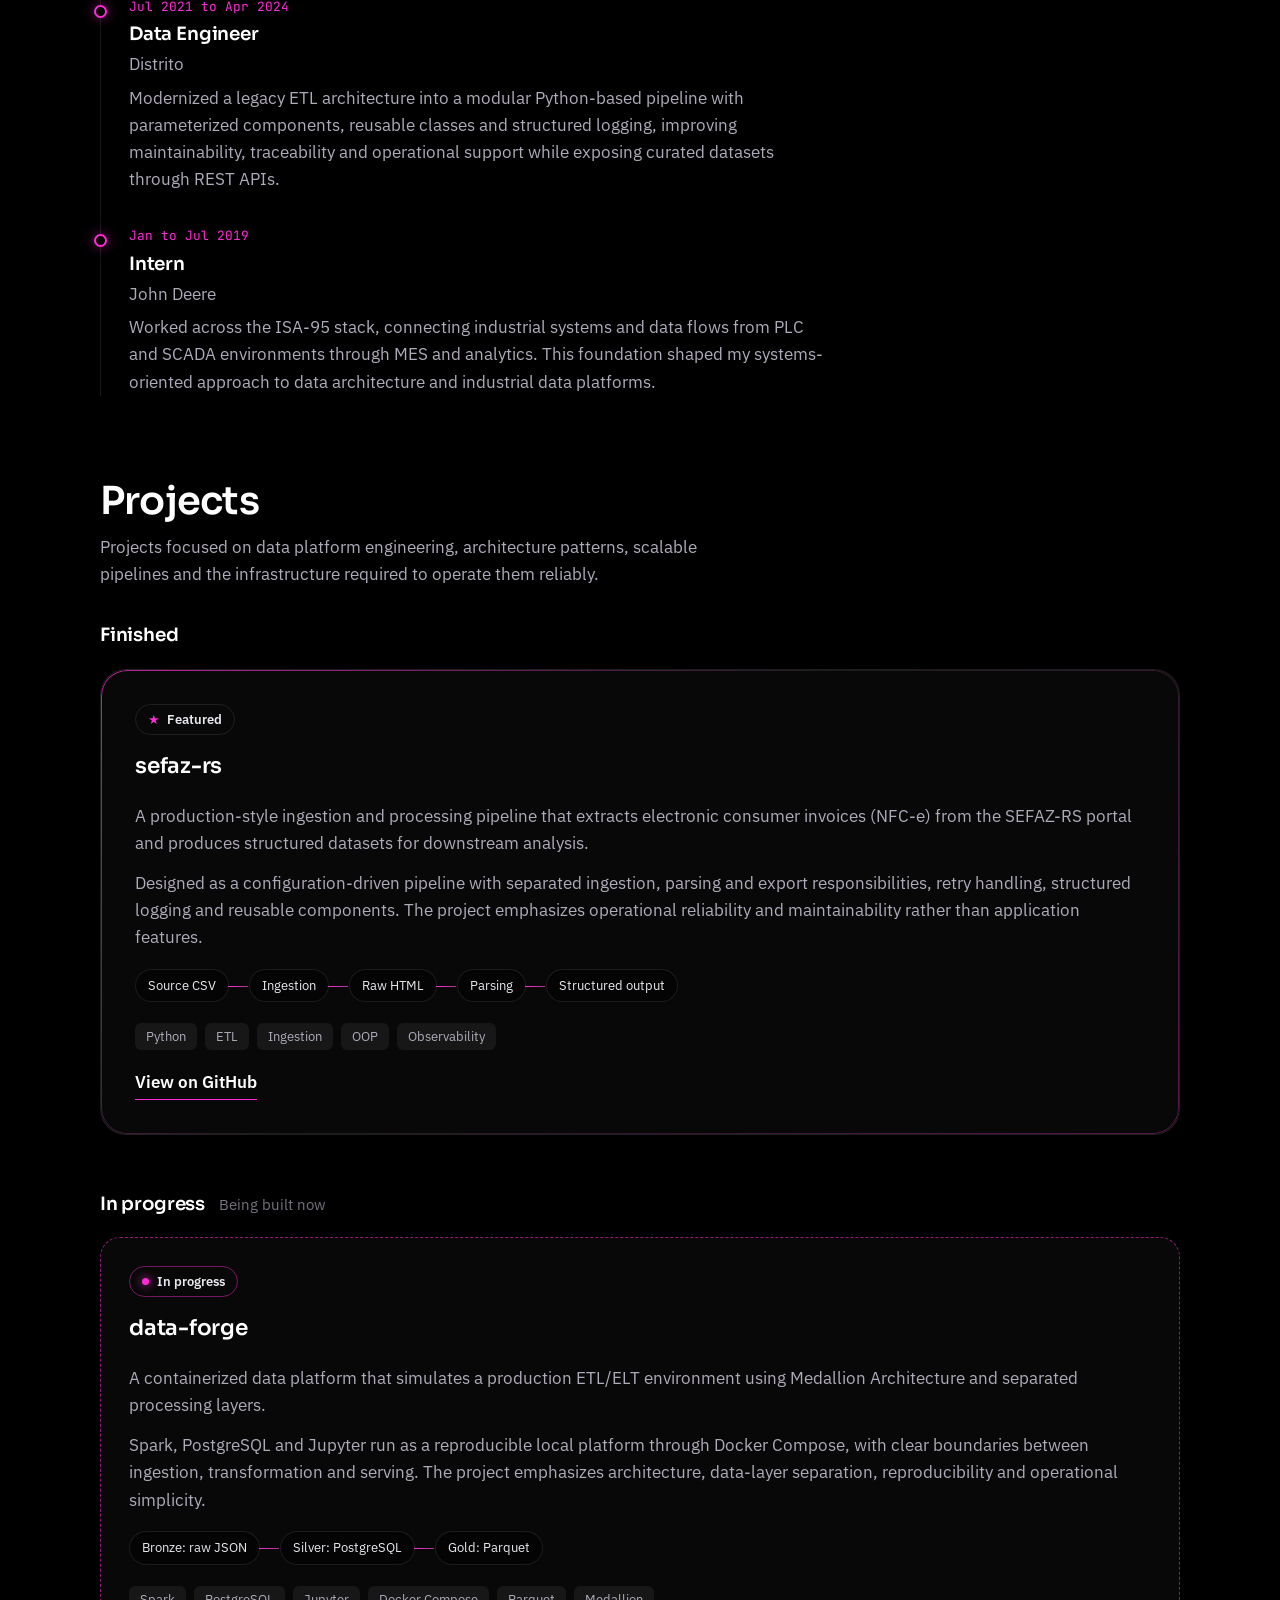
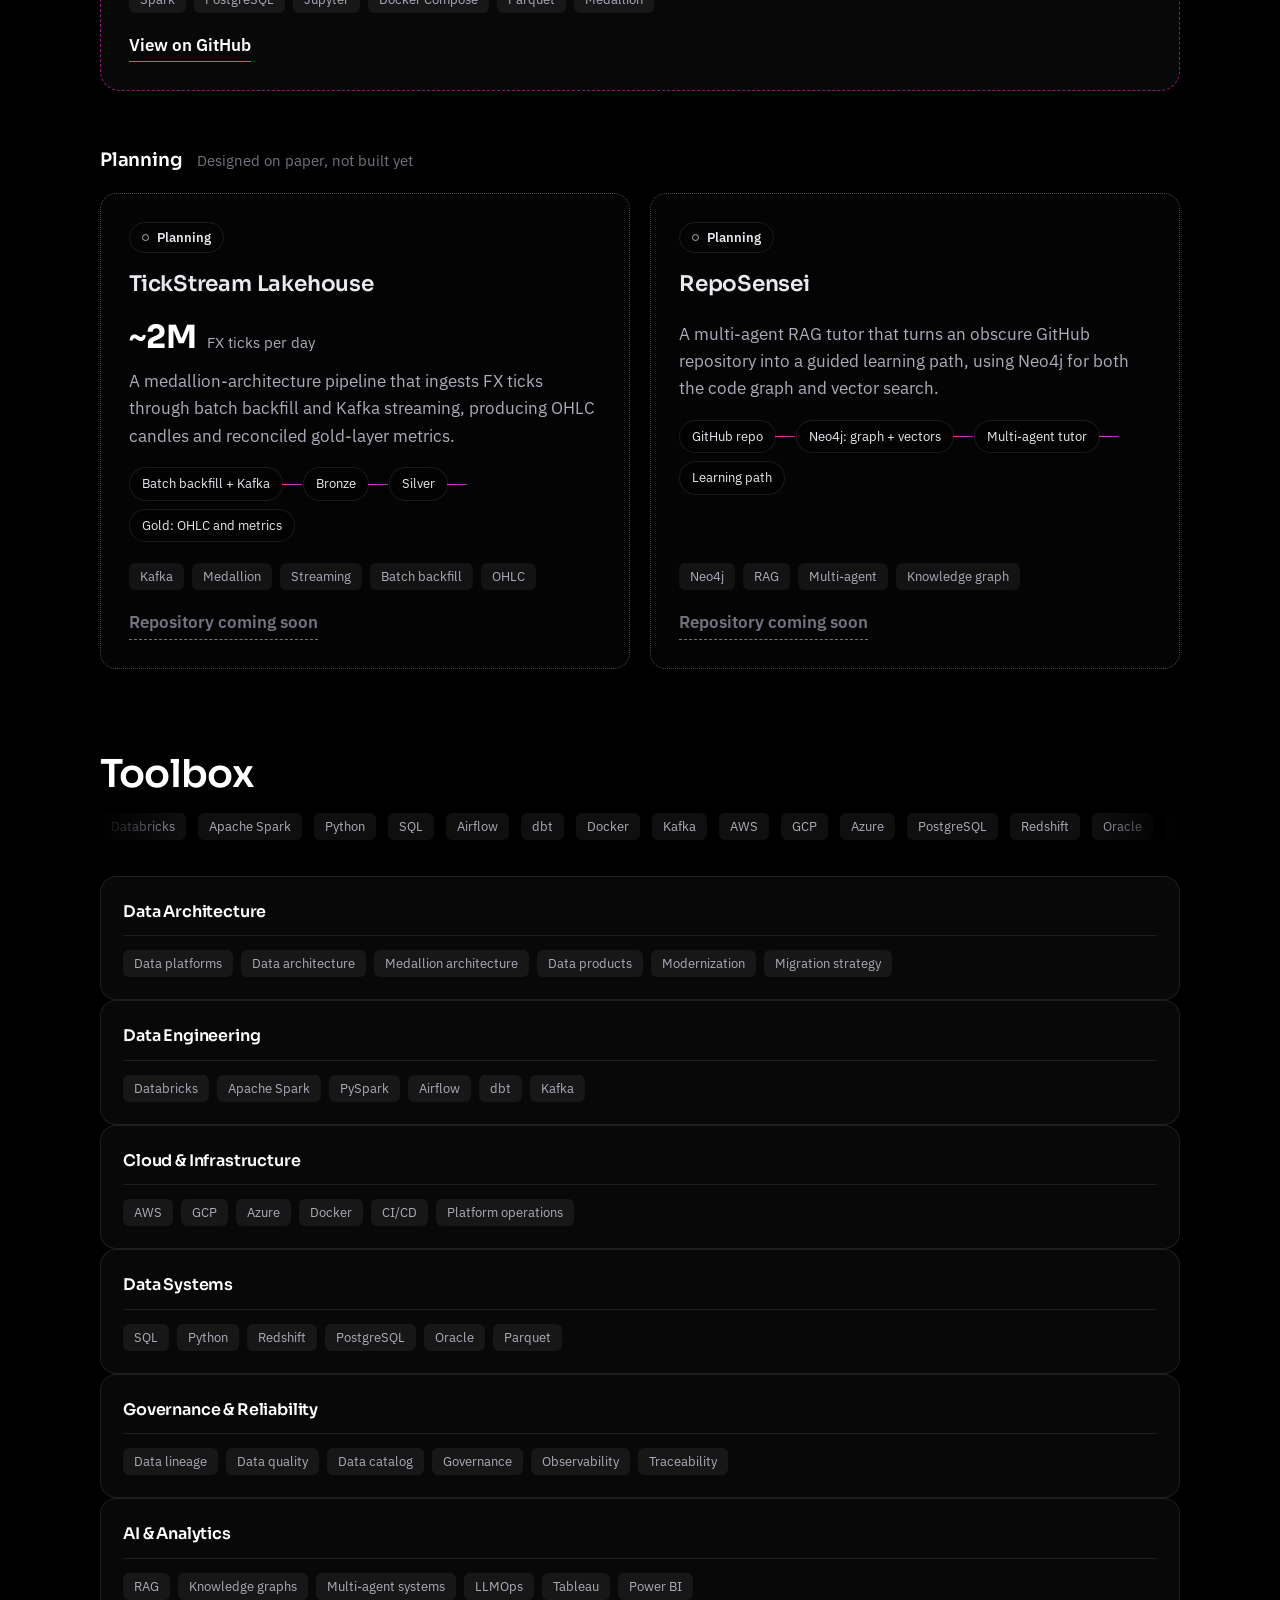
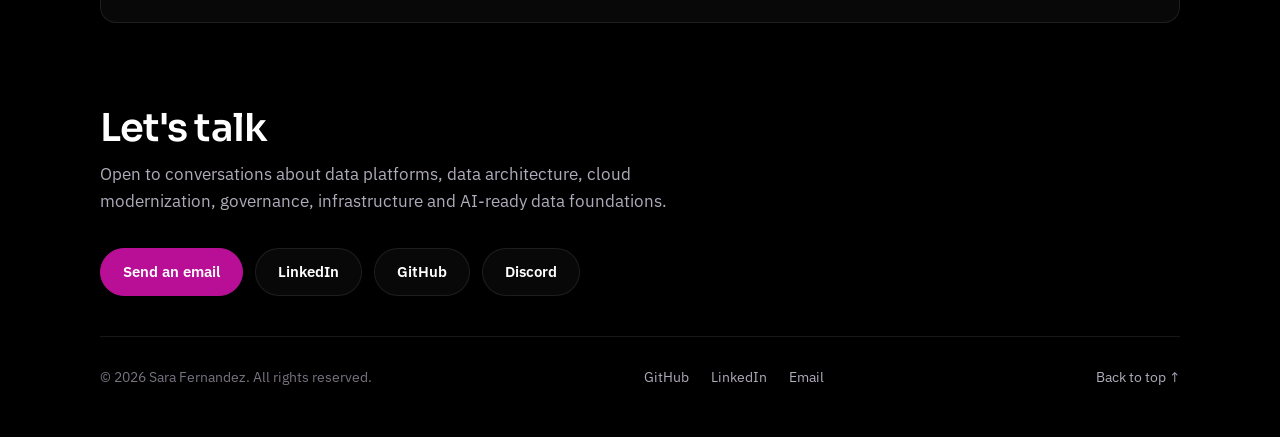
==== commit acab5418: "fix: missing comma" ====
--- a/index.html
+++ b/index.html
@@ -339,7 +339,7 @@
   tagline: "I design data platforms and architecture that make data scalable, governed, observable and operationally sustainable — from legacy modernization and cloud migration to lineage, data products and AI-ready foundations.",
 
   about: [
-    "Senior Data Engineer and technical lead at AGCO. I developed the South America Data Lineage platform from the ground up and wrote the initial technical assessment for migrating our legacy AWS stack to Databricks on GCP."
+    "Senior Data Engineer and technical lead at AGCO. I developed the South America Data Lineage platform from the ground up and wrote the initial technical assessment for migrating our legacy AWS stack to Databricks on GCP.",
     "My work sits at the intersection of data pipelines and the platforms that support them: defining technical patterns, assessing migration readiness, improving observability and governance, establishing data product standards, and making systems maintainable beyond the person who built them.",
     "I also work on the operational side of engineering — technical enablement, documentation, knowledge transfer, onboarding and partner-team training — because a platform is only successful when teams can operate and evolve it reliably."
   ],
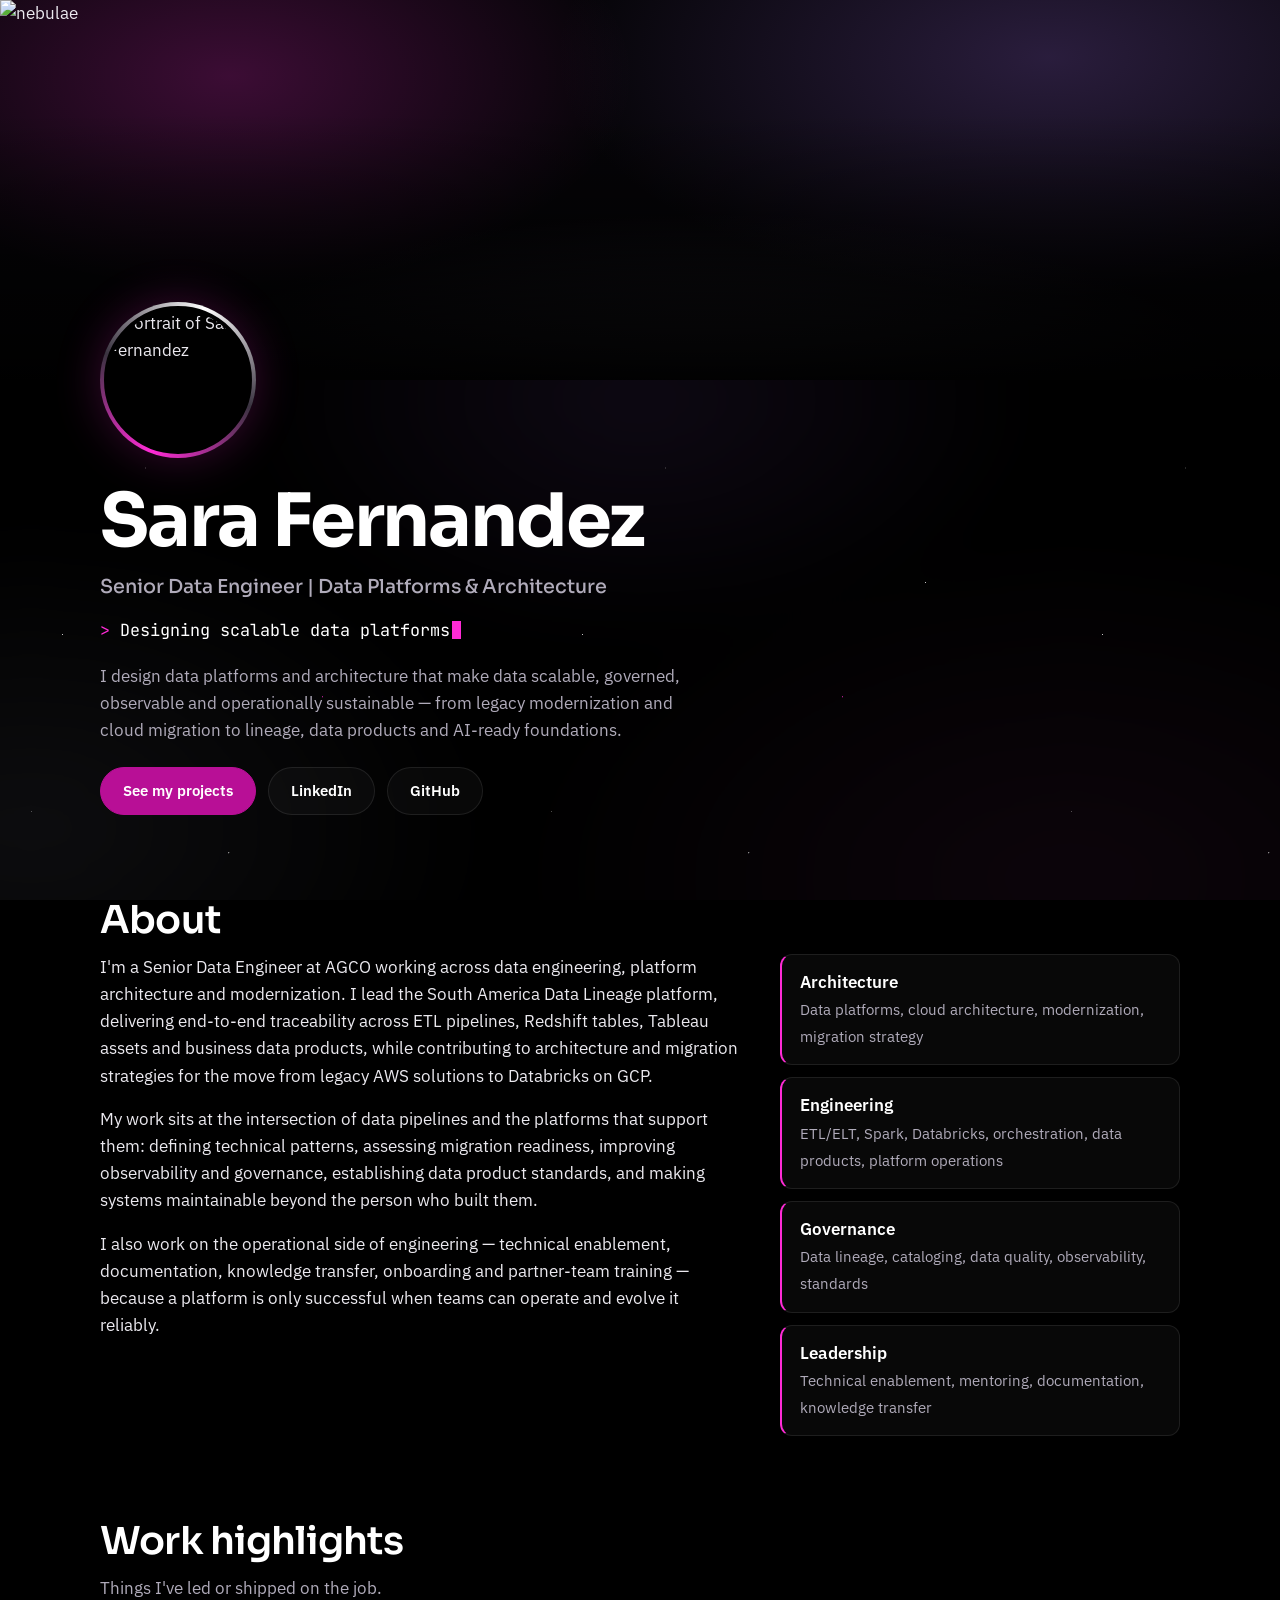
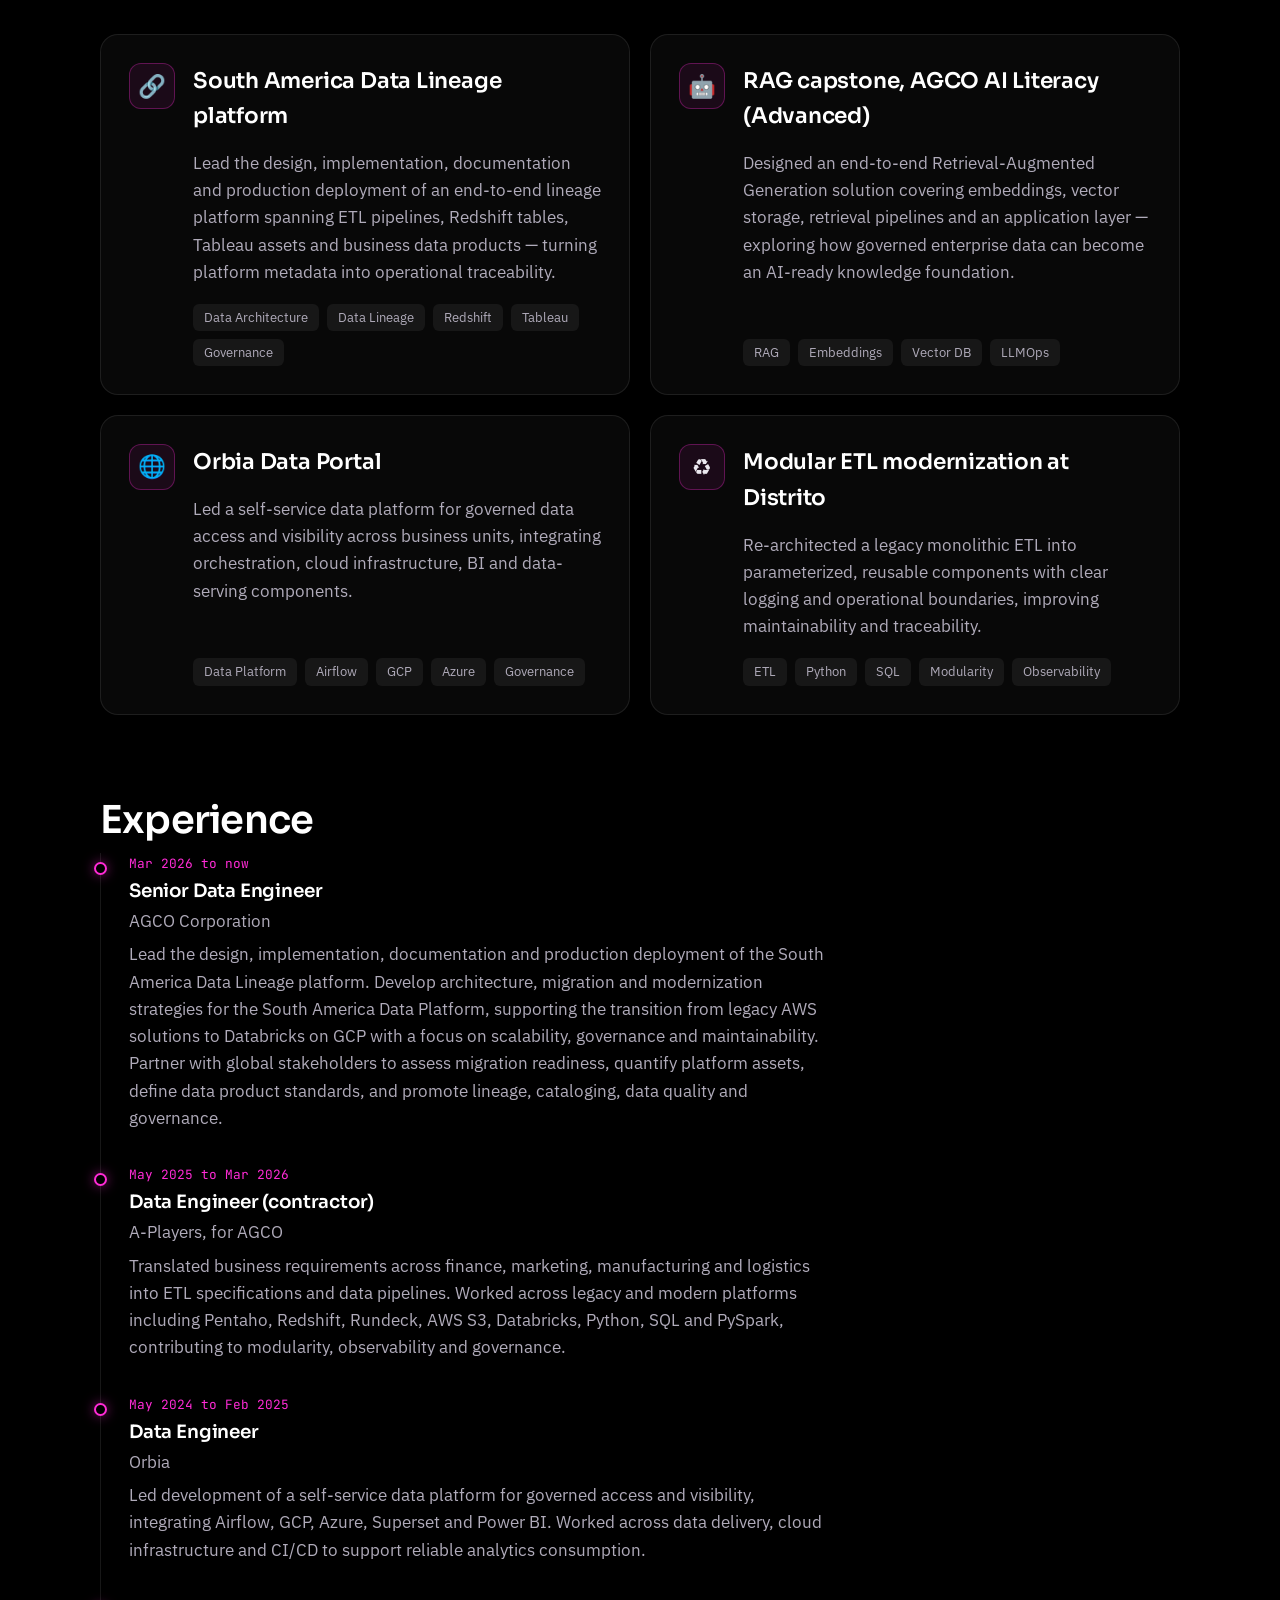
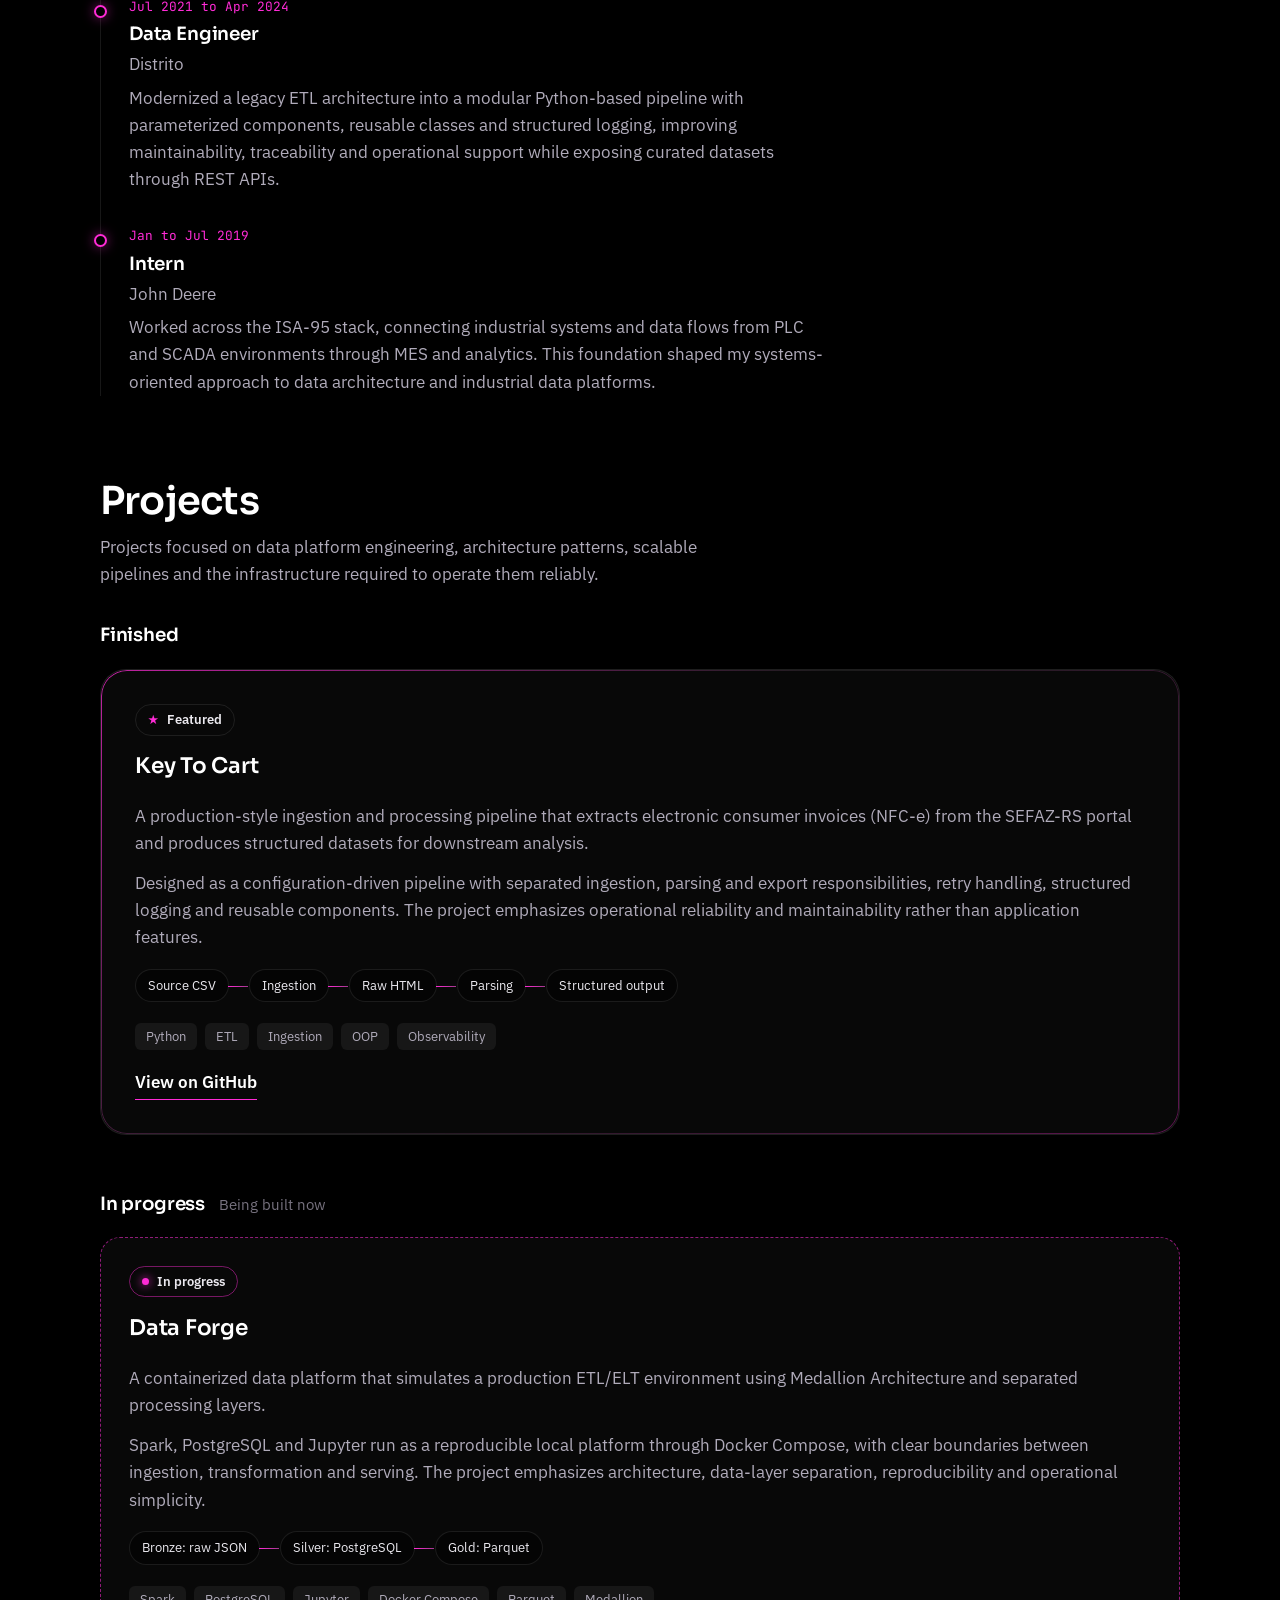
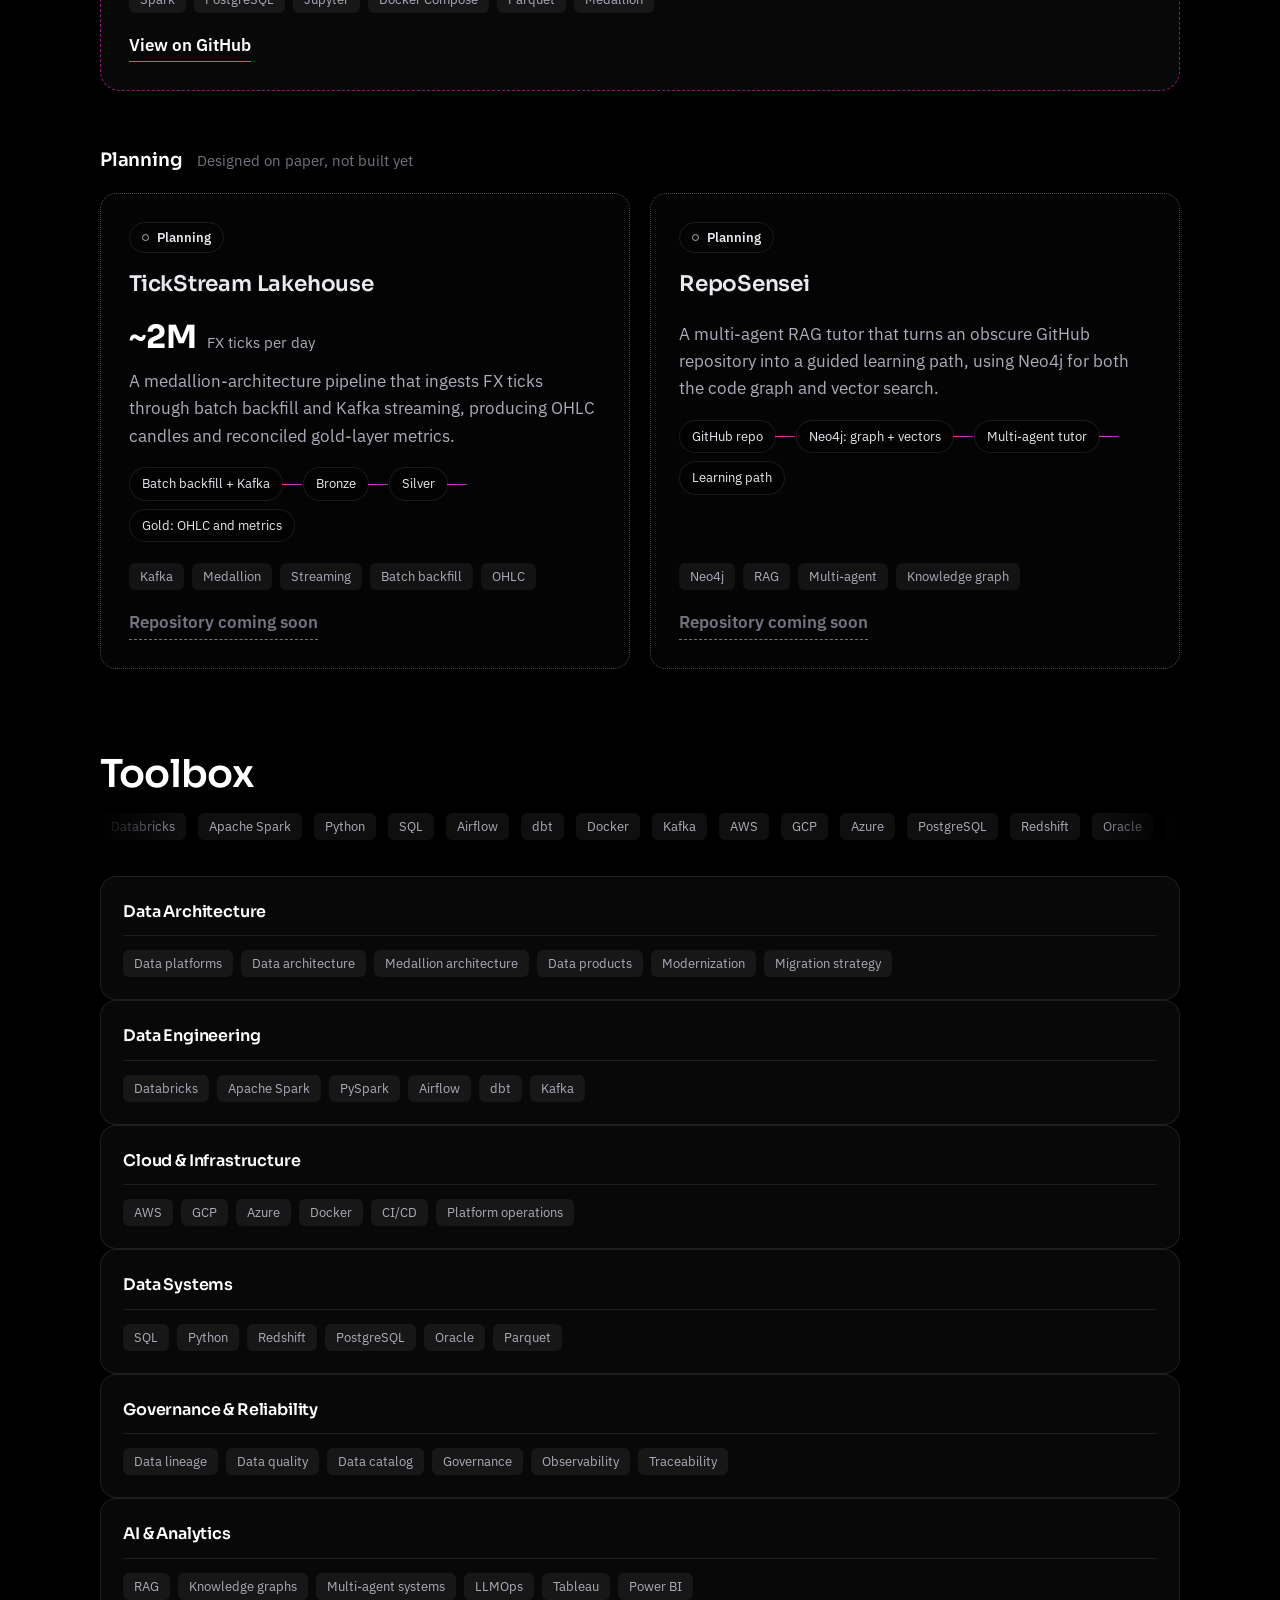
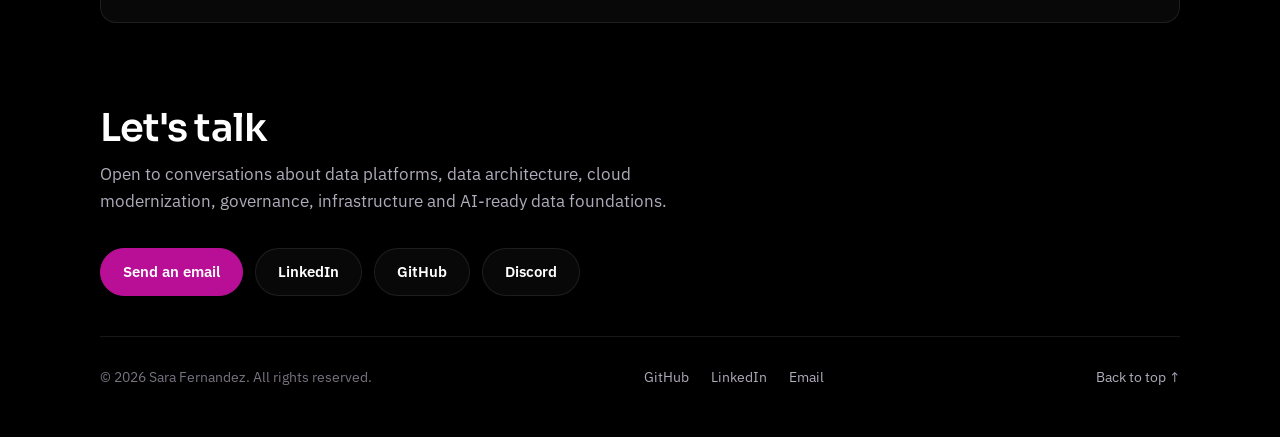
==== commit a2d2e755: "fix: update project titles and URLs in CONFIG" ====
--- a/index.html
+++ b/index.html
@@ -339,7 +339,7 @@
   tagline: "I design data platforms and architecture that make data scalable, governed, observable and operationally sustainable — from legacy modernization and cloud migration to lineage, data products and AI-ready foundations.",
 
   about: [
-    "Senior Data Engineer and technical lead at AGCO. I developed the South America Data Lineage platform from the ground up and wrote the initial technical assessment for migrating our legacy AWS stack to Databricks on GCP.",
+    "I'm a Senior Data Engineer at AGCO working across data engineering, platform architecture and modernization. I lead the South America Data Lineage platform, delivering end-to-end traceability across ETL pipelines, Redshift tables, Tableau assets and business data products, while contributing to architecture and migration strategies for the move from legacy AWS solutions to Databricks on GCP.",
     "My work sits at the intersection of data pipelines and the platforms that support them: defining technical patterns, assessing migration readiness, improving observability and governance, establishing data product standards, and making systems maintainable beyond the person who built them.",
     "I also work on the operational side of engineering — technical enablement, documentation, knowledge transfer, onboarding and partner-team training — because a platform is only successful when teams can operate and evolve it reliably."
   ],
@@ -444,18 +444,18 @@
     {
       state: "featured", title: "Finished", note: "", columns: 1,
       items: [{
-        title: "sefaz-rs", badge: "Featured",
+        title: "Key To Cart", badge: "Featured",
         summary: "A production-style ingestion and processing pipeline that extracts electronic consumer invoices (NFC-e) from the SEFAZ-RS portal and produces structured datasets for downstream analysis.",
         details: "Designed as a configuration-driven pipeline with separated ingestion, parsing and export responsibilities, retry handling, structured logging and reusable components. The project emphasizes operational reliability and maintainability rather than application features.",
         flow: ["Source CSV", "Ingestion", "Raw HTML", "Parsing", "Structured output"],
         tags: ["Python", "ETL", "Ingestion", "OOP", "Observability"],
-        url: "https://github.com/saradfrz/sefaz-rs", linkText: "View on GitHub"
+        url: "https://github.com/saradfrz/key-to-cart", linkText: "View on GitHub"
       }]
     },
     {
       state: "wip", title: "In progress", note: "Being built now", columns: 1,
       items: [{
-        title: "data-forge", badge: "In progress",
+        title: "Data Forge", badge: "In progress",
         summary: "A containerized data platform that simulates a production ETL/ELT environment using Medallion Architecture and separated processing layers.",
         details: "Spark, PostgreSQL and Jupyter run as a reproducible local platform through Docker Compose, with clear boundaries between ingestion, transformation and serving. The project emphasizes architecture, data-layer separation, reproducibility and operational simplicity.",
         flow: ["Bronze: raw JSON", "Silver: PostgreSQL", "Gold: Parquet"],
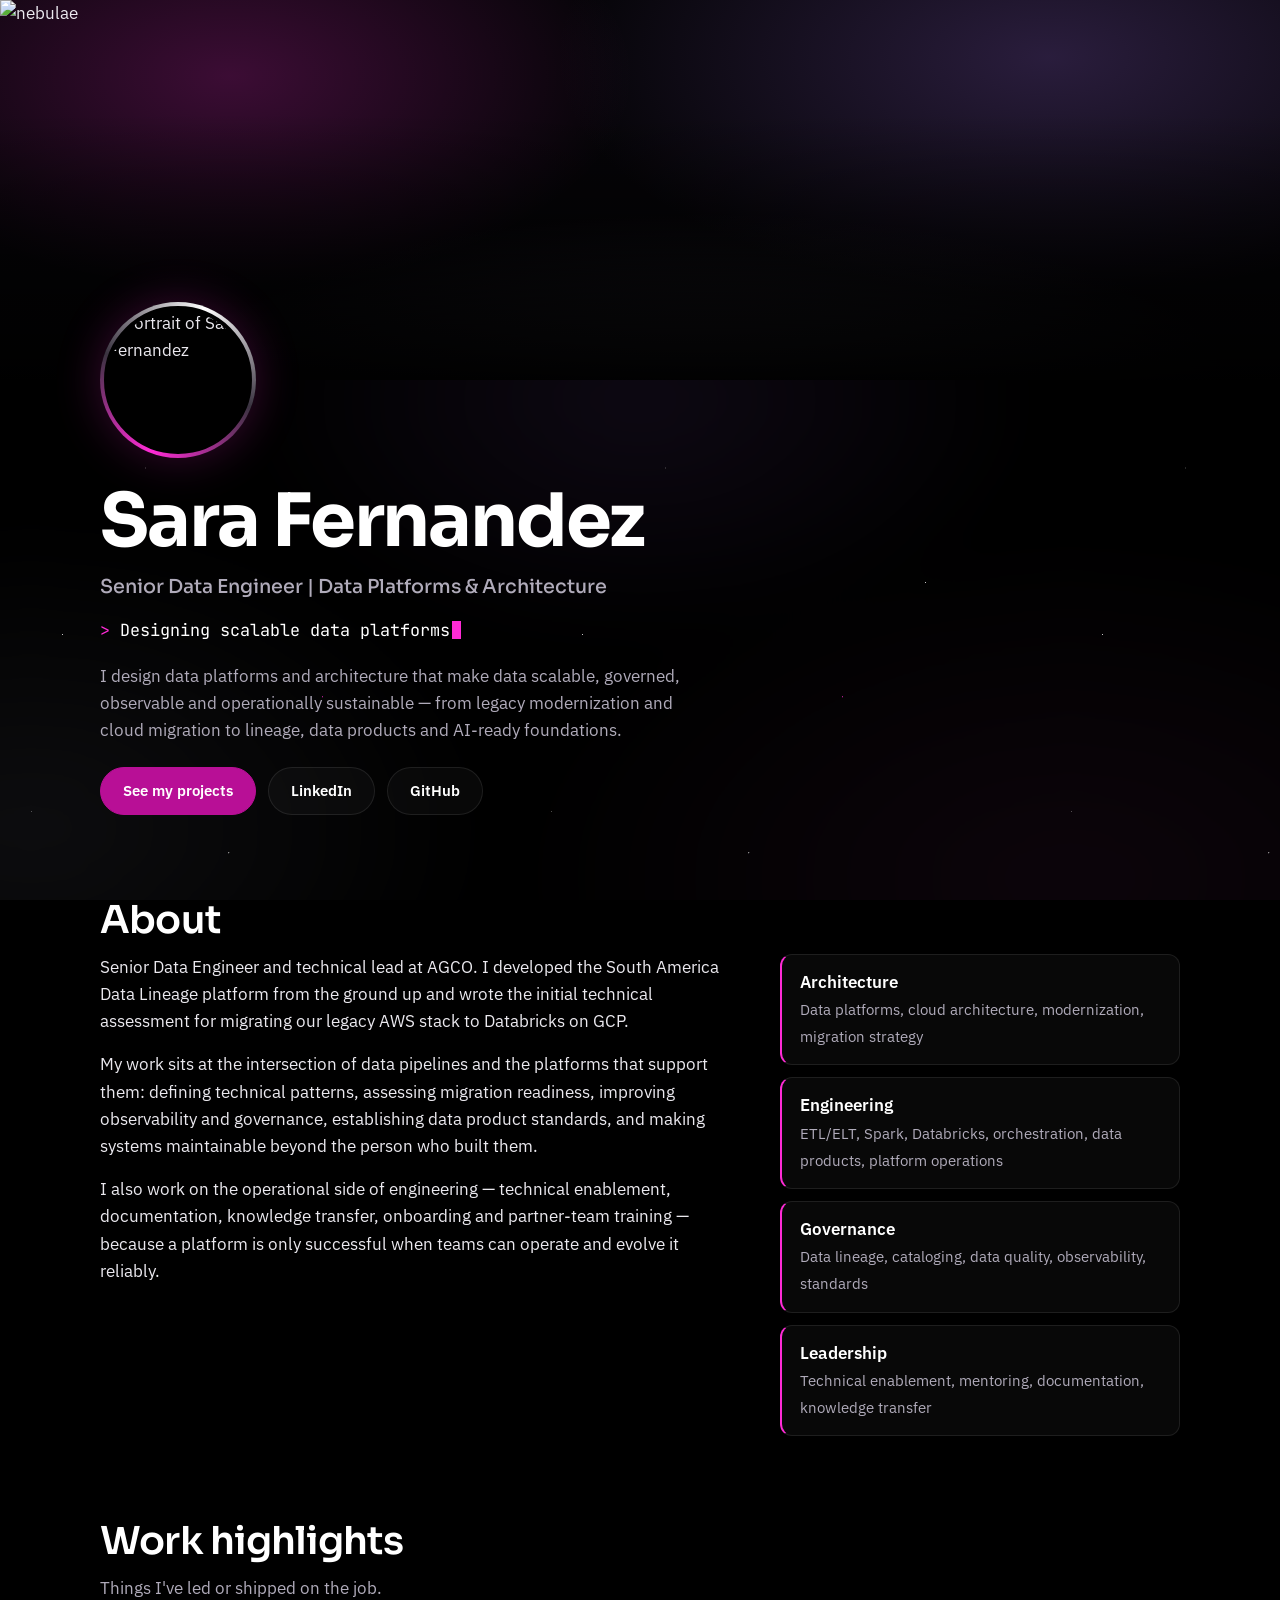
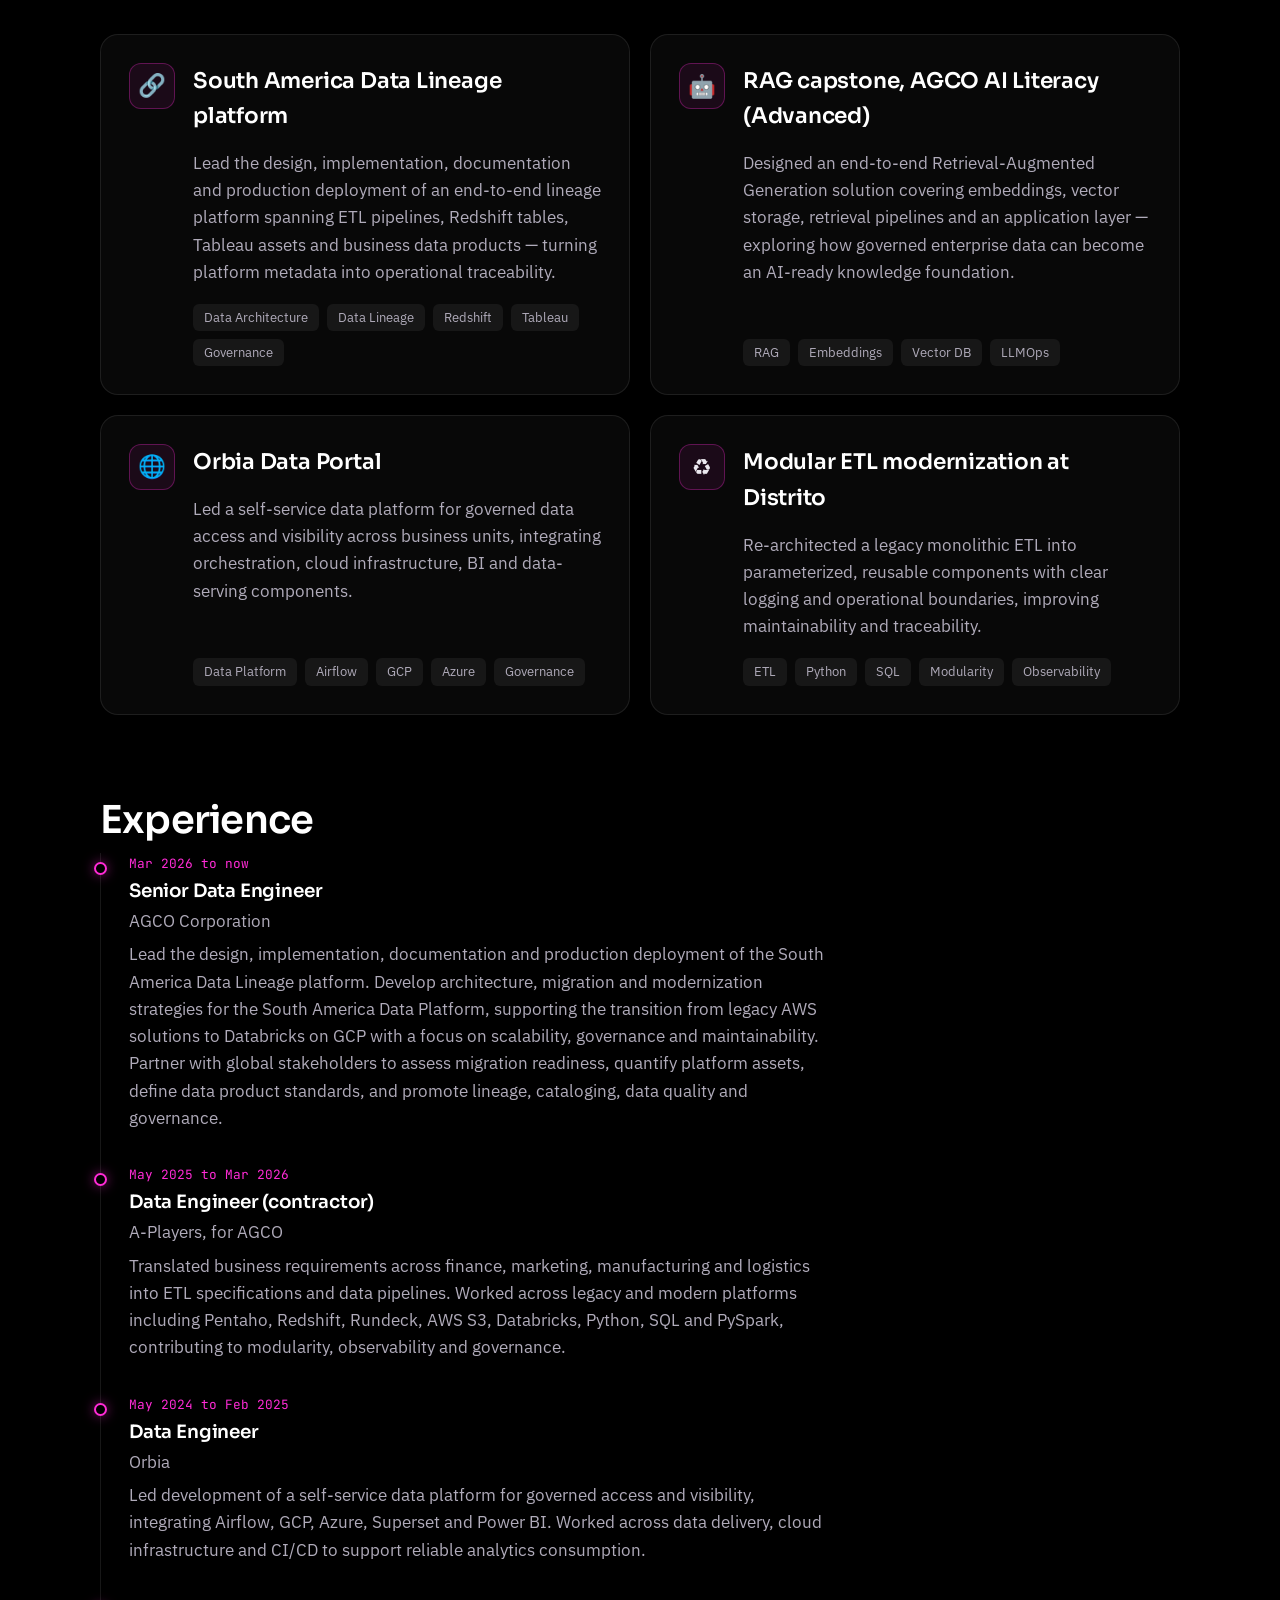
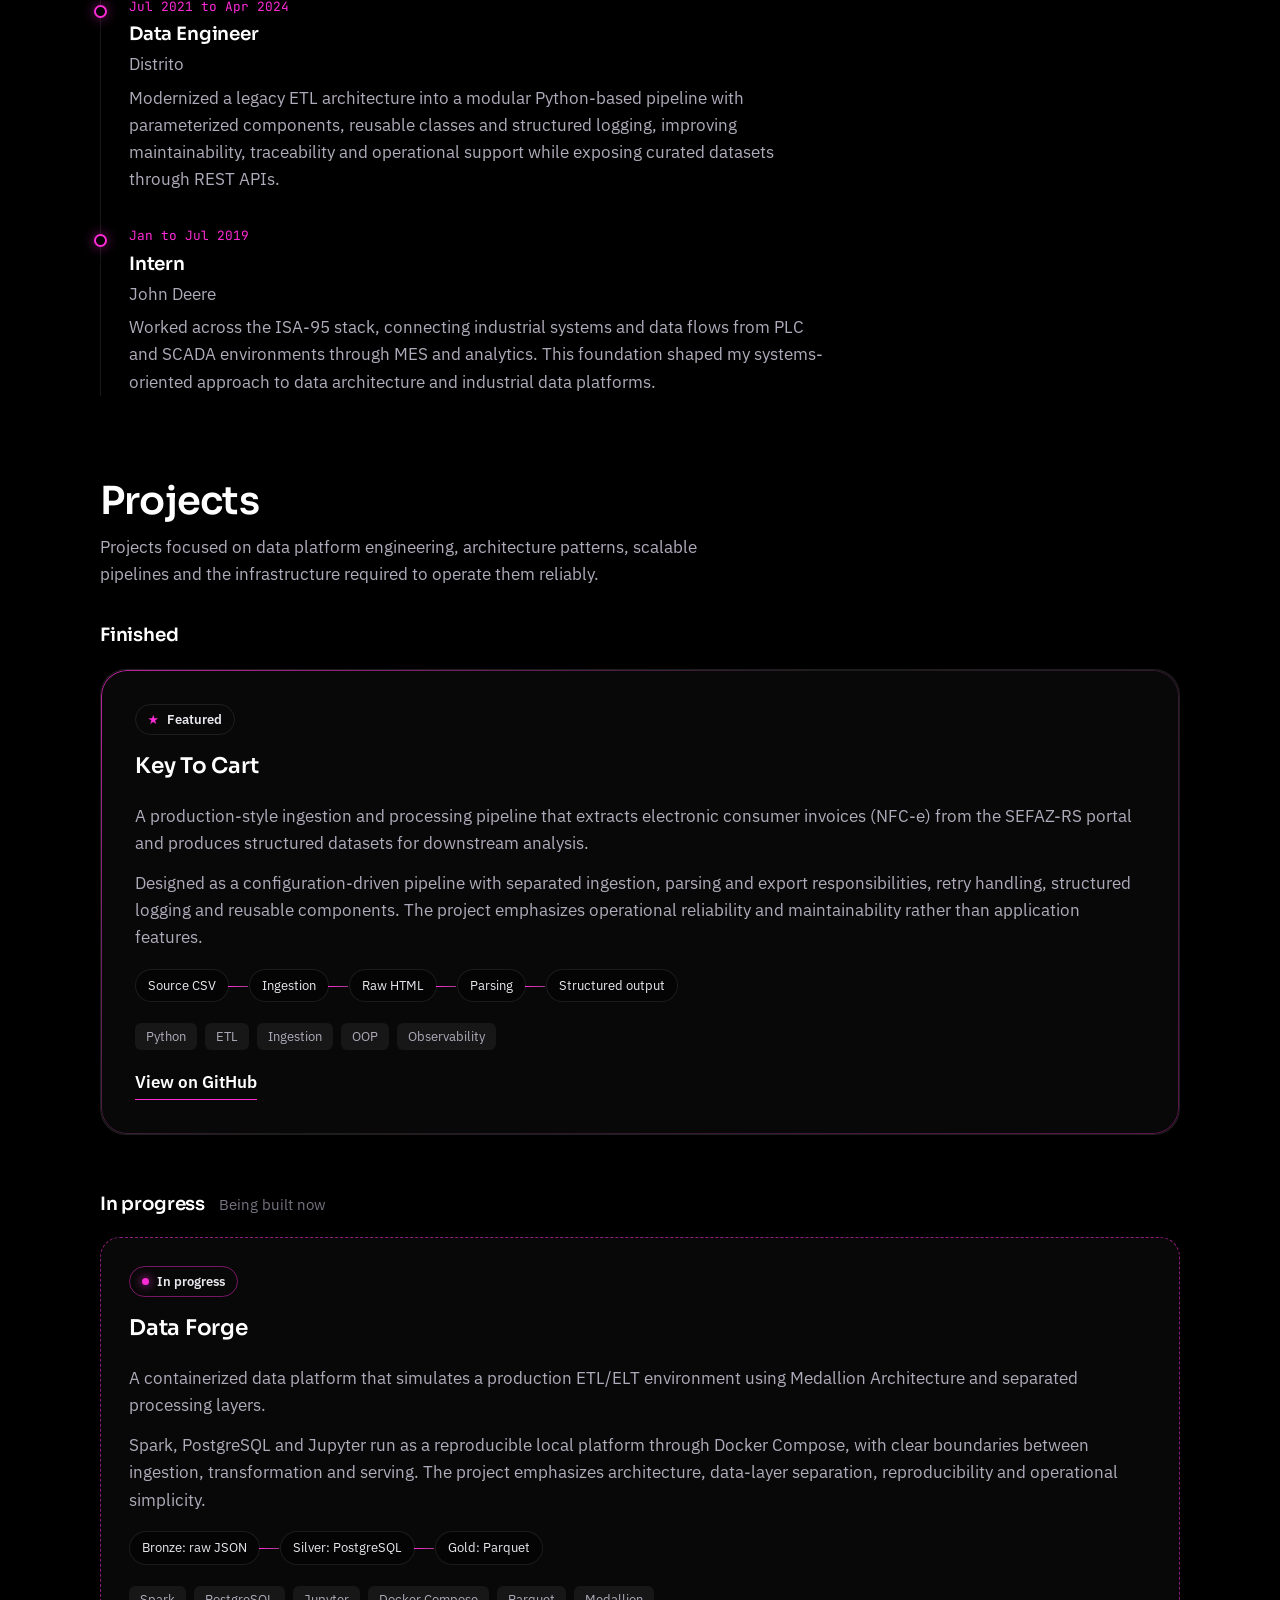
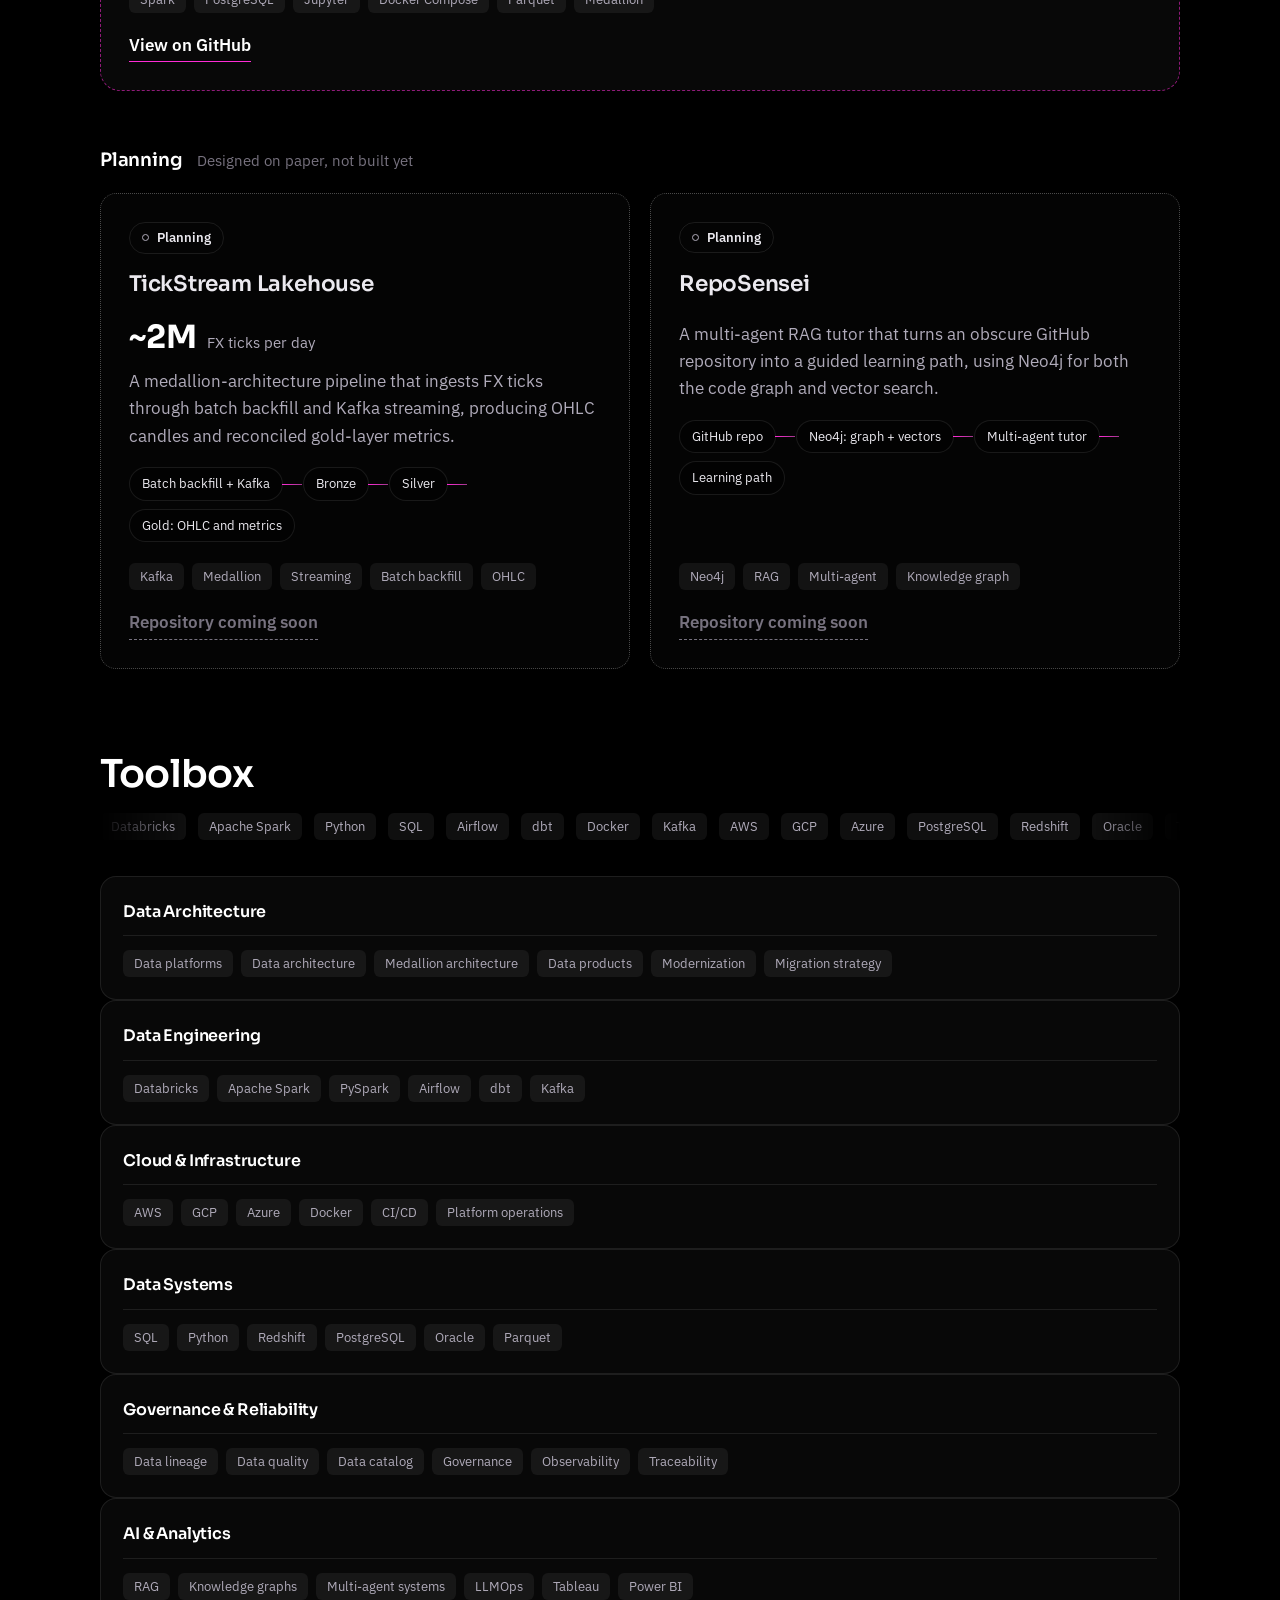
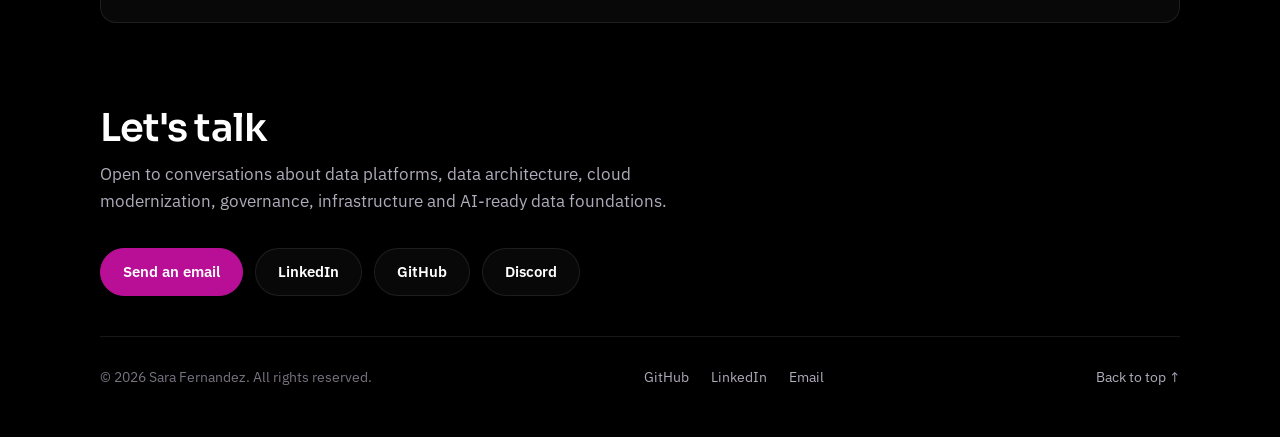
==== commit e0880bc7: "Merge branch 'main' of https://github.com/saradfrz/portfolio" ====
--- a/index.html
+++ b/index.html
@@ -339,7 +339,7 @@
   tagline: "I design data platforms and architecture that make data scalable, governed, observable and operationally sustainable — from legacy modernization and cloud migration to lineage, data products and AI-ready foundations.",
 
   about: [
-    "I'm a Senior Data Engineer at AGCO working across data engineering, platform architecture and modernization. I lead the South America Data Lineage platform, delivering end-to-end traceability across ETL pipelines, Redshift tables, Tableau assets and business data products, while contributing to architecture and migration strategies for the move from legacy AWS solutions to Databricks on GCP.",
+    "Senior Data Engineer and technical lead at AGCO. I developed the South America Data Lineage platform from the ground up and wrote the initial technical assessment for migrating our legacy AWS stack to Databricks on GCP.",
     "My work sits at the intersection of data pipelines and the platforms that support them: defining technical patterns, assessing migration readiness, improving observability and governance, establishing data product standards, and making systems maintainable beyond the person who built them.",
     "I also work on the operational side of engineering — technical enablement, documentation, knowledge transfer, onboarding and partner-team training — because a platform is only successful when teams can operate and evolve it reliably."
   ],
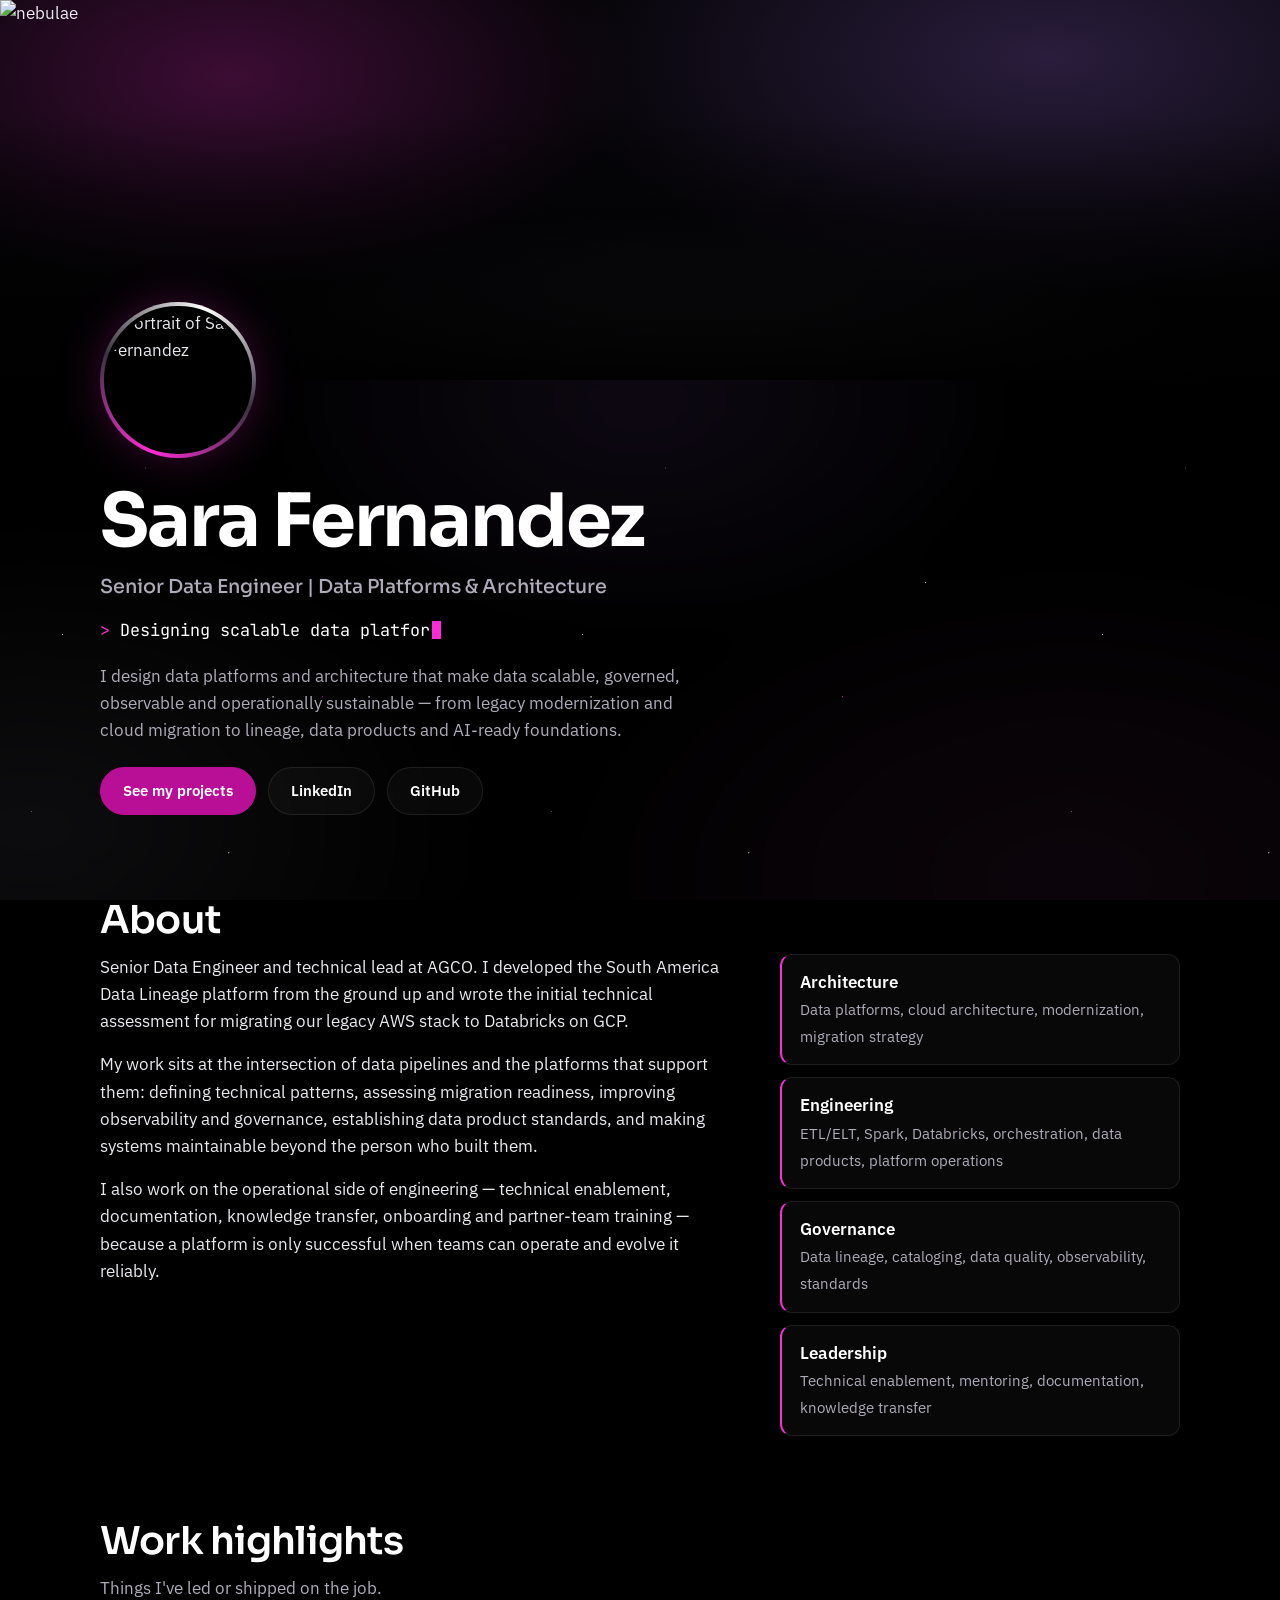
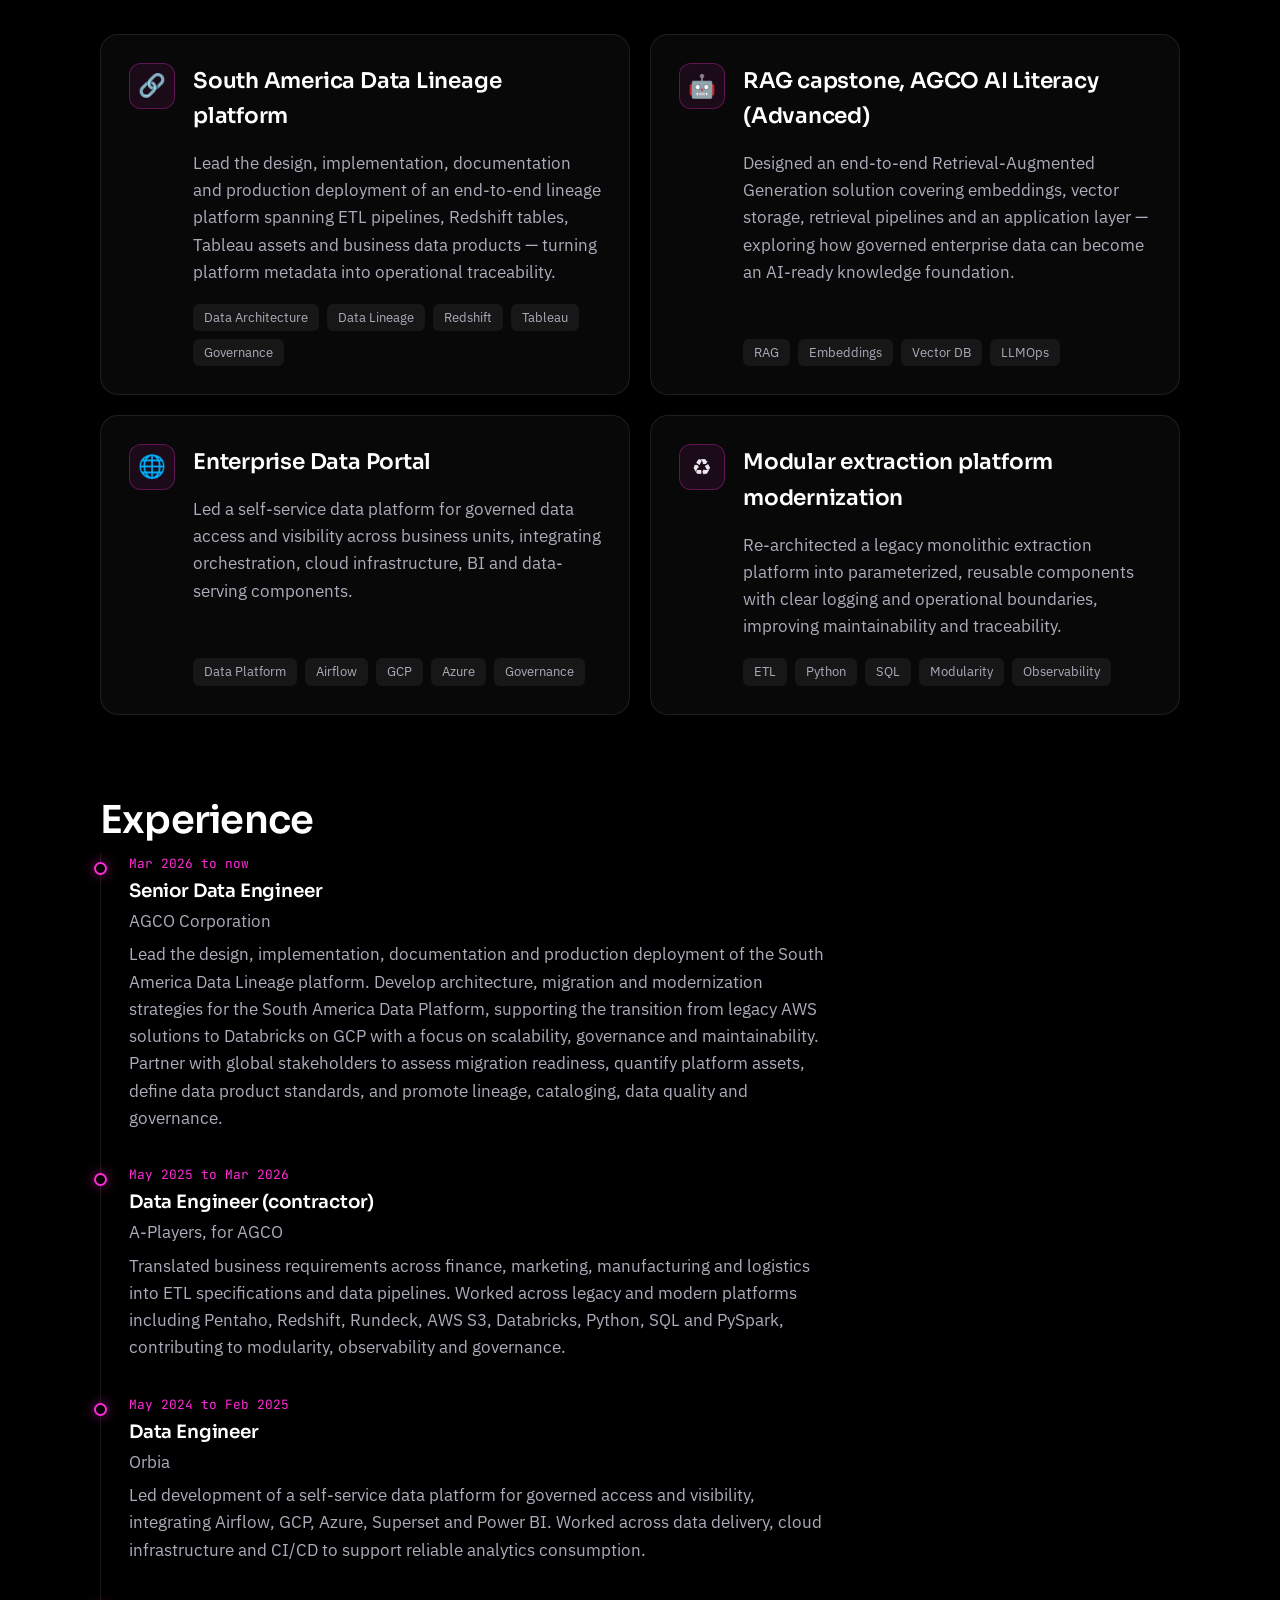
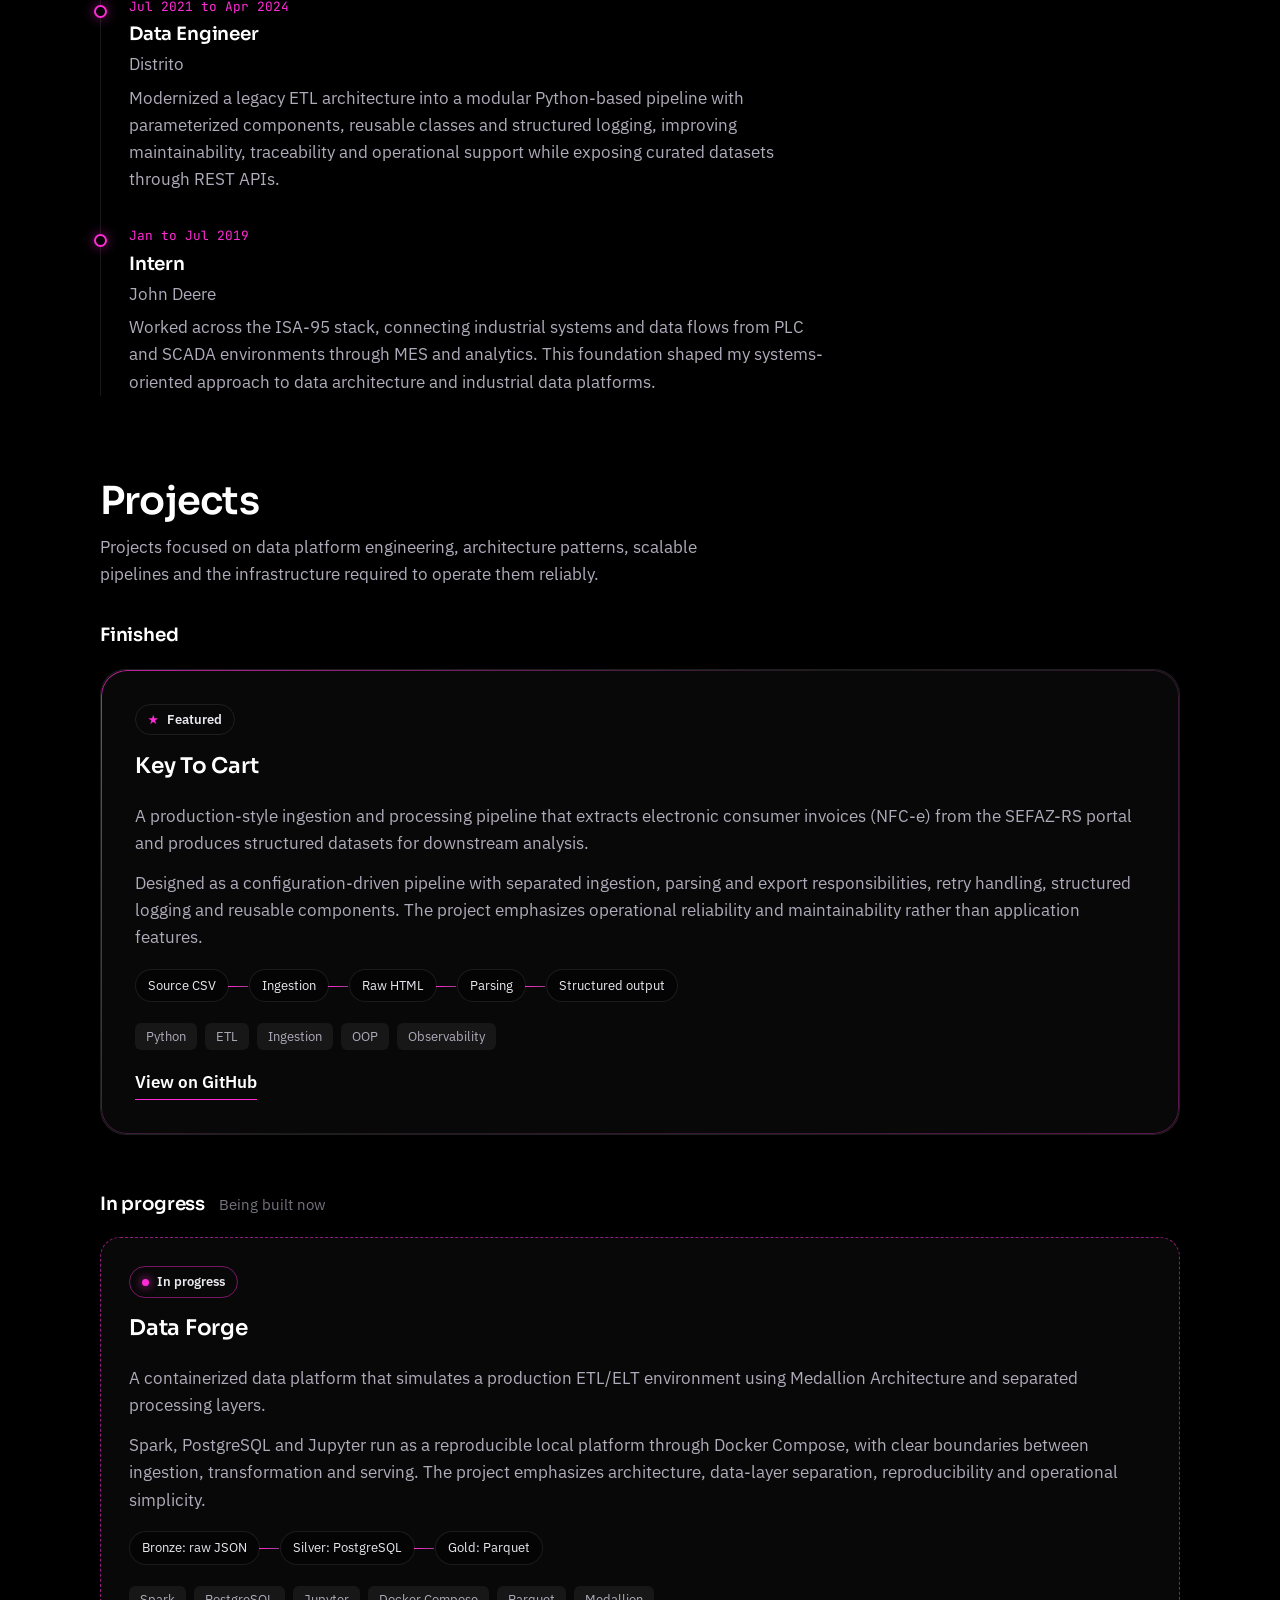
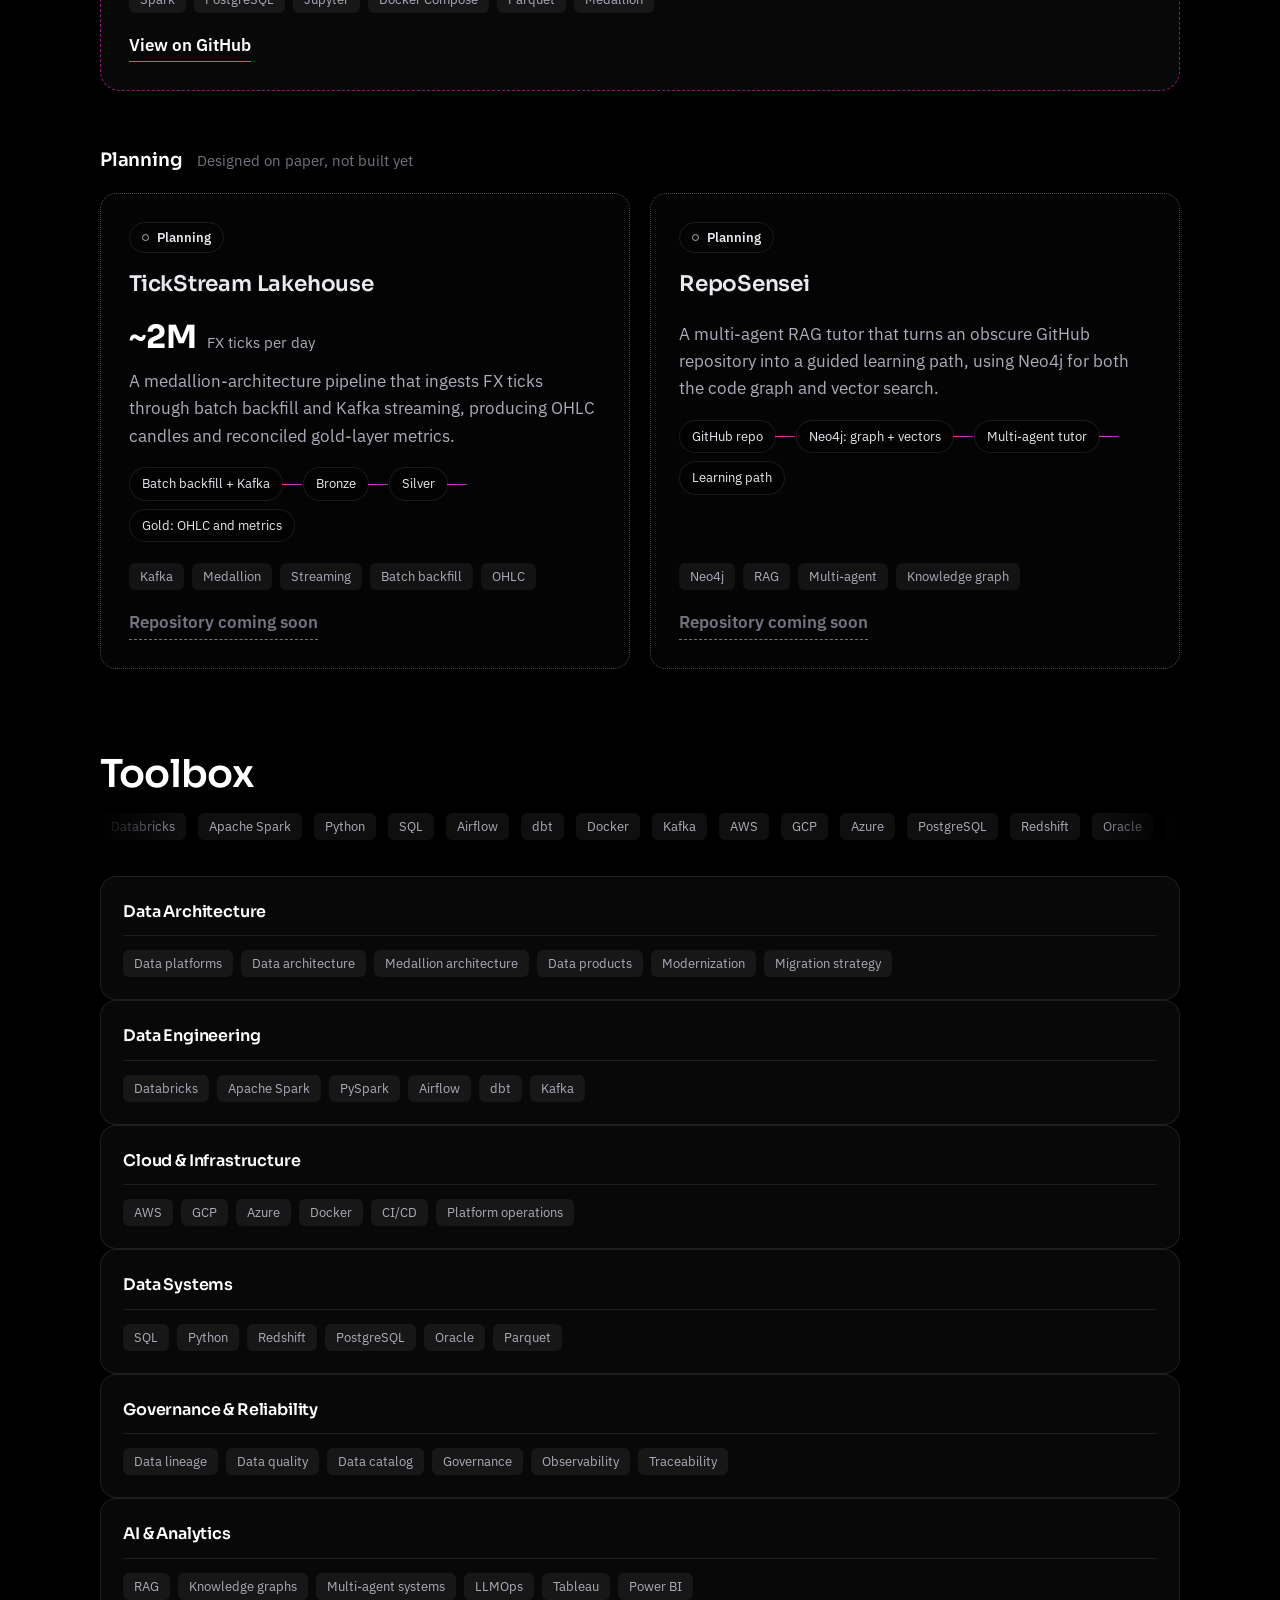
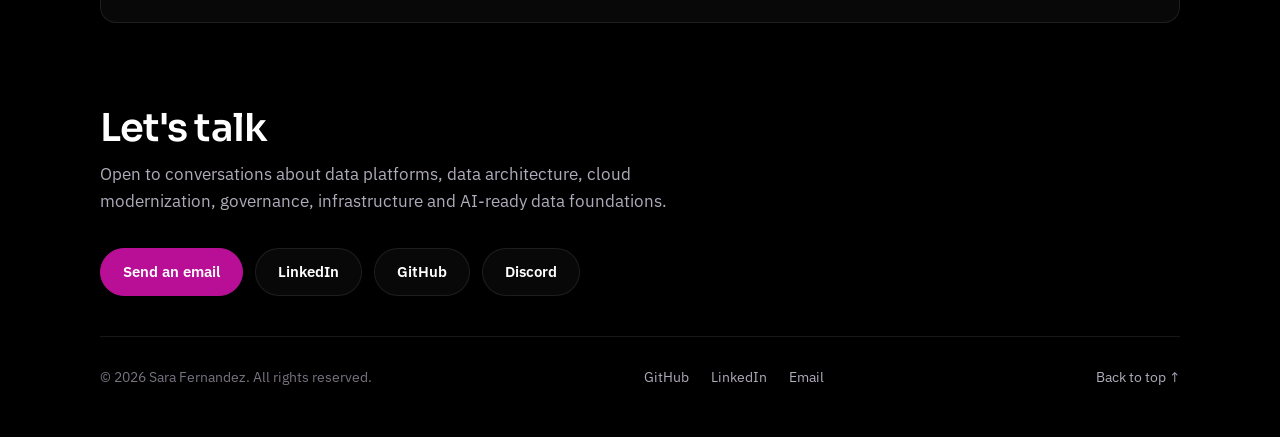
==== commit 9a8e011a: "fix: update project titles for clarity in CONFIG" ====
--- a/index.html
+++ b/index.html
@@ -405,11 +405,11 @@
       { icon: "\uD83E\uDD16", title: "RAG capstone, AGCO AI Literacy (Advanced)",
         text: "Designed an end-to-end Retrieval-Augmented Generation solution covering embeddings, vector storage, retrieval pipelines and an application layer — exploring how governed enterprise data can become an AI-ready knowledge foundation.",
         tags: ["RAG", "Embeddings", "Vector DB", "LLMOps"] },
-      { icon: "\uD83C\uDF10", title: "Orbia Data Portal",
+      { icon: "\uD83C\uDF10", title: "Enterprise Data Portal",
         text: "Led a self-service data platform for governed data access and visibility across business units, integrating orchestration, cloud infrastructure, BI and data-serving components.",
         tags: ["Data Platform", "Airflow", "GCP", "Azure", "Governance"] },
-      { icon: "\u267B\uFE0F", title: "Modular ETL modernization at Distrito",
-        text: "Re-architected a legacy monolithic ETL into parameterized, reusable components with clear logging and operational boundaries, improving maintainability and traceability.",
+      { icon: "\u267B\uFE0F", title: "Modular extraction platform modernization",
+        text: "Re-architected a legacy monolithic extraction platform into parameterized, reusable components with clear logging and operational boundaries, improving maintainability and traceability.",
         tags: ["ETL", "Python", "SQL", "Modularity", "Observability"] }
     ]
   },
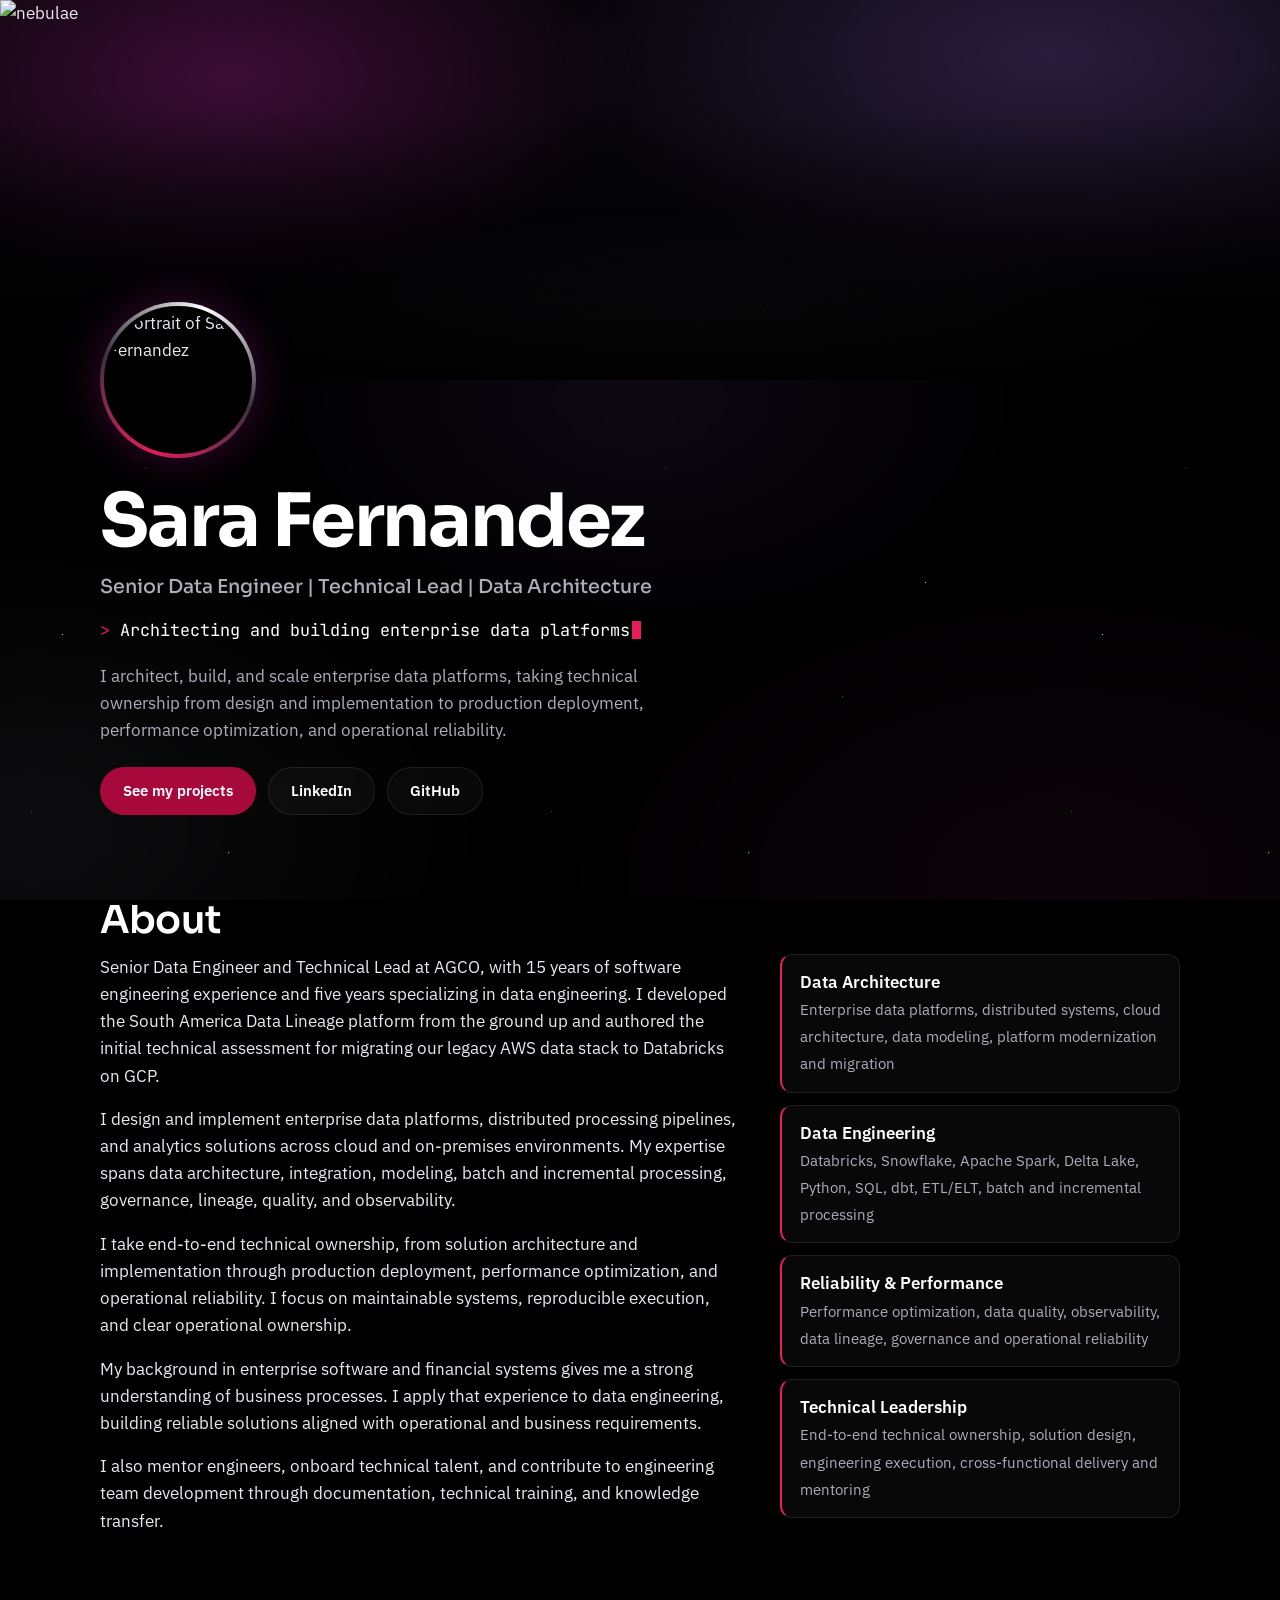
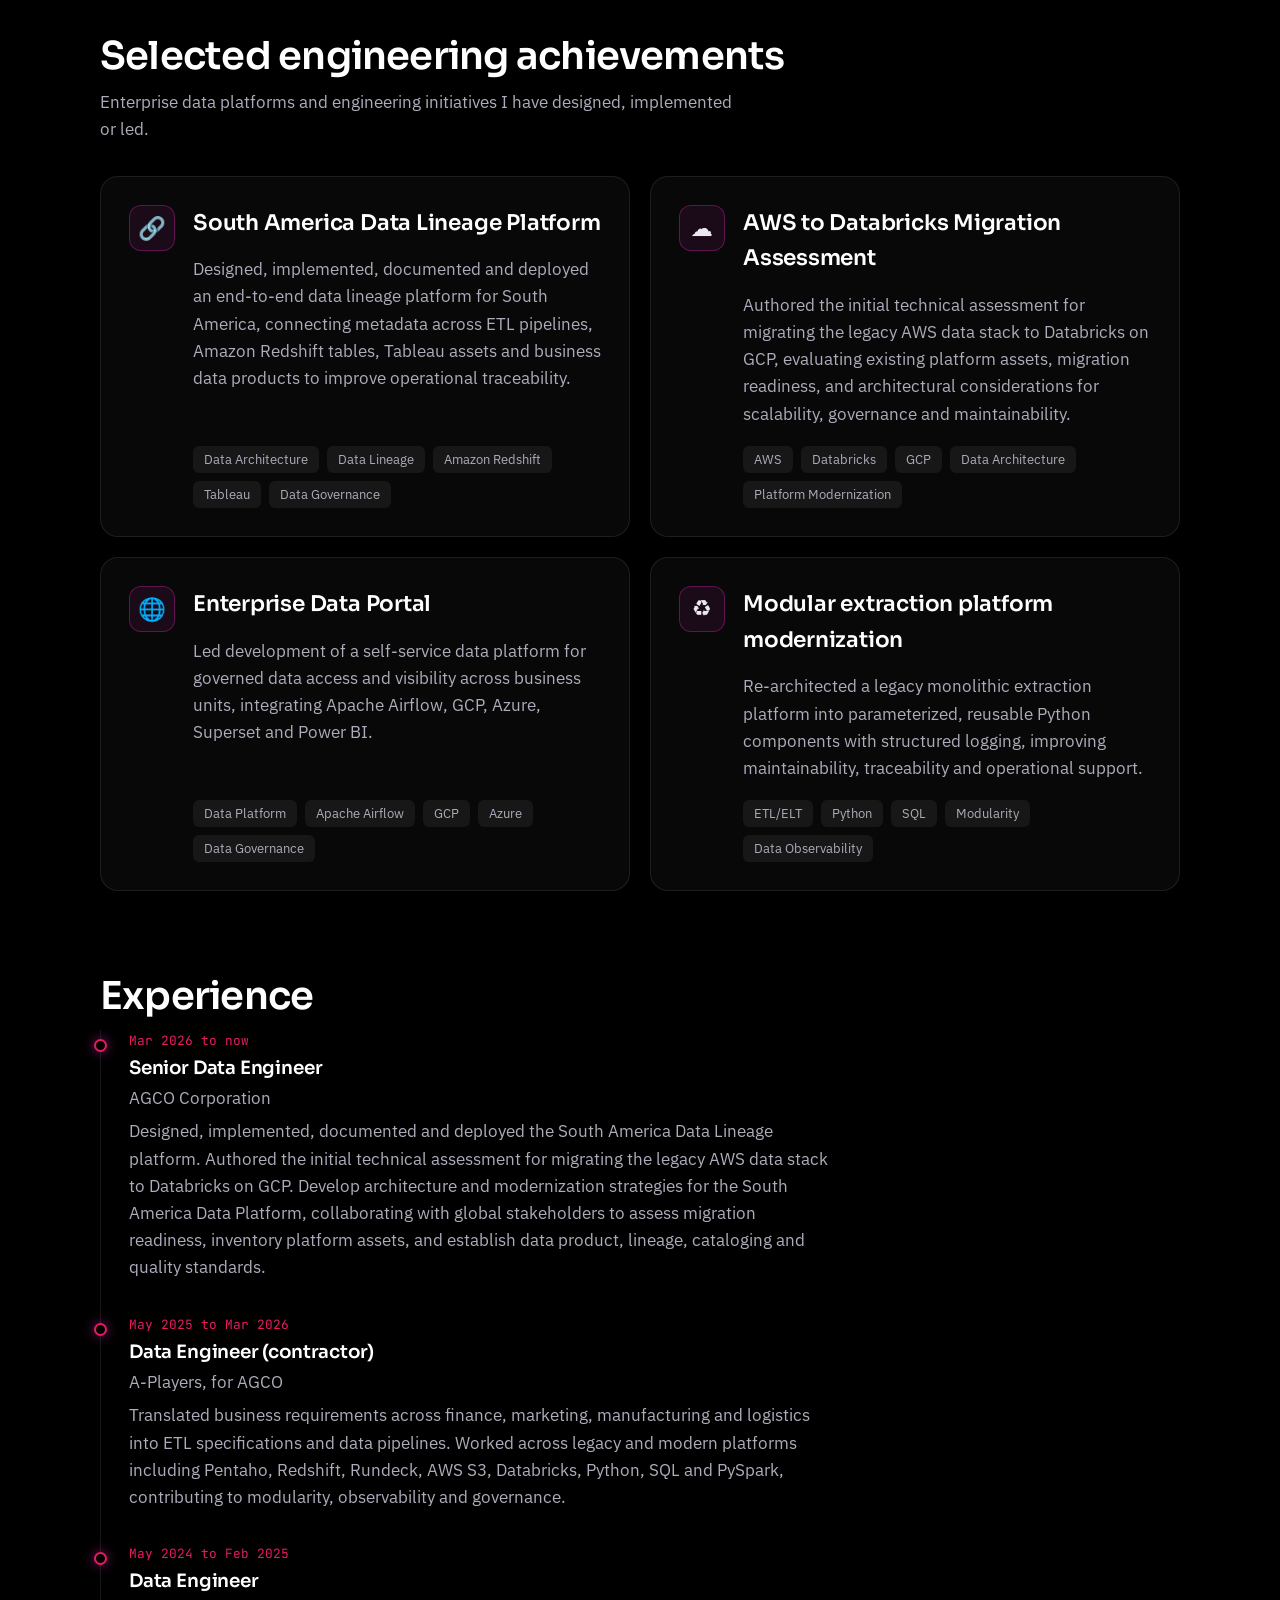
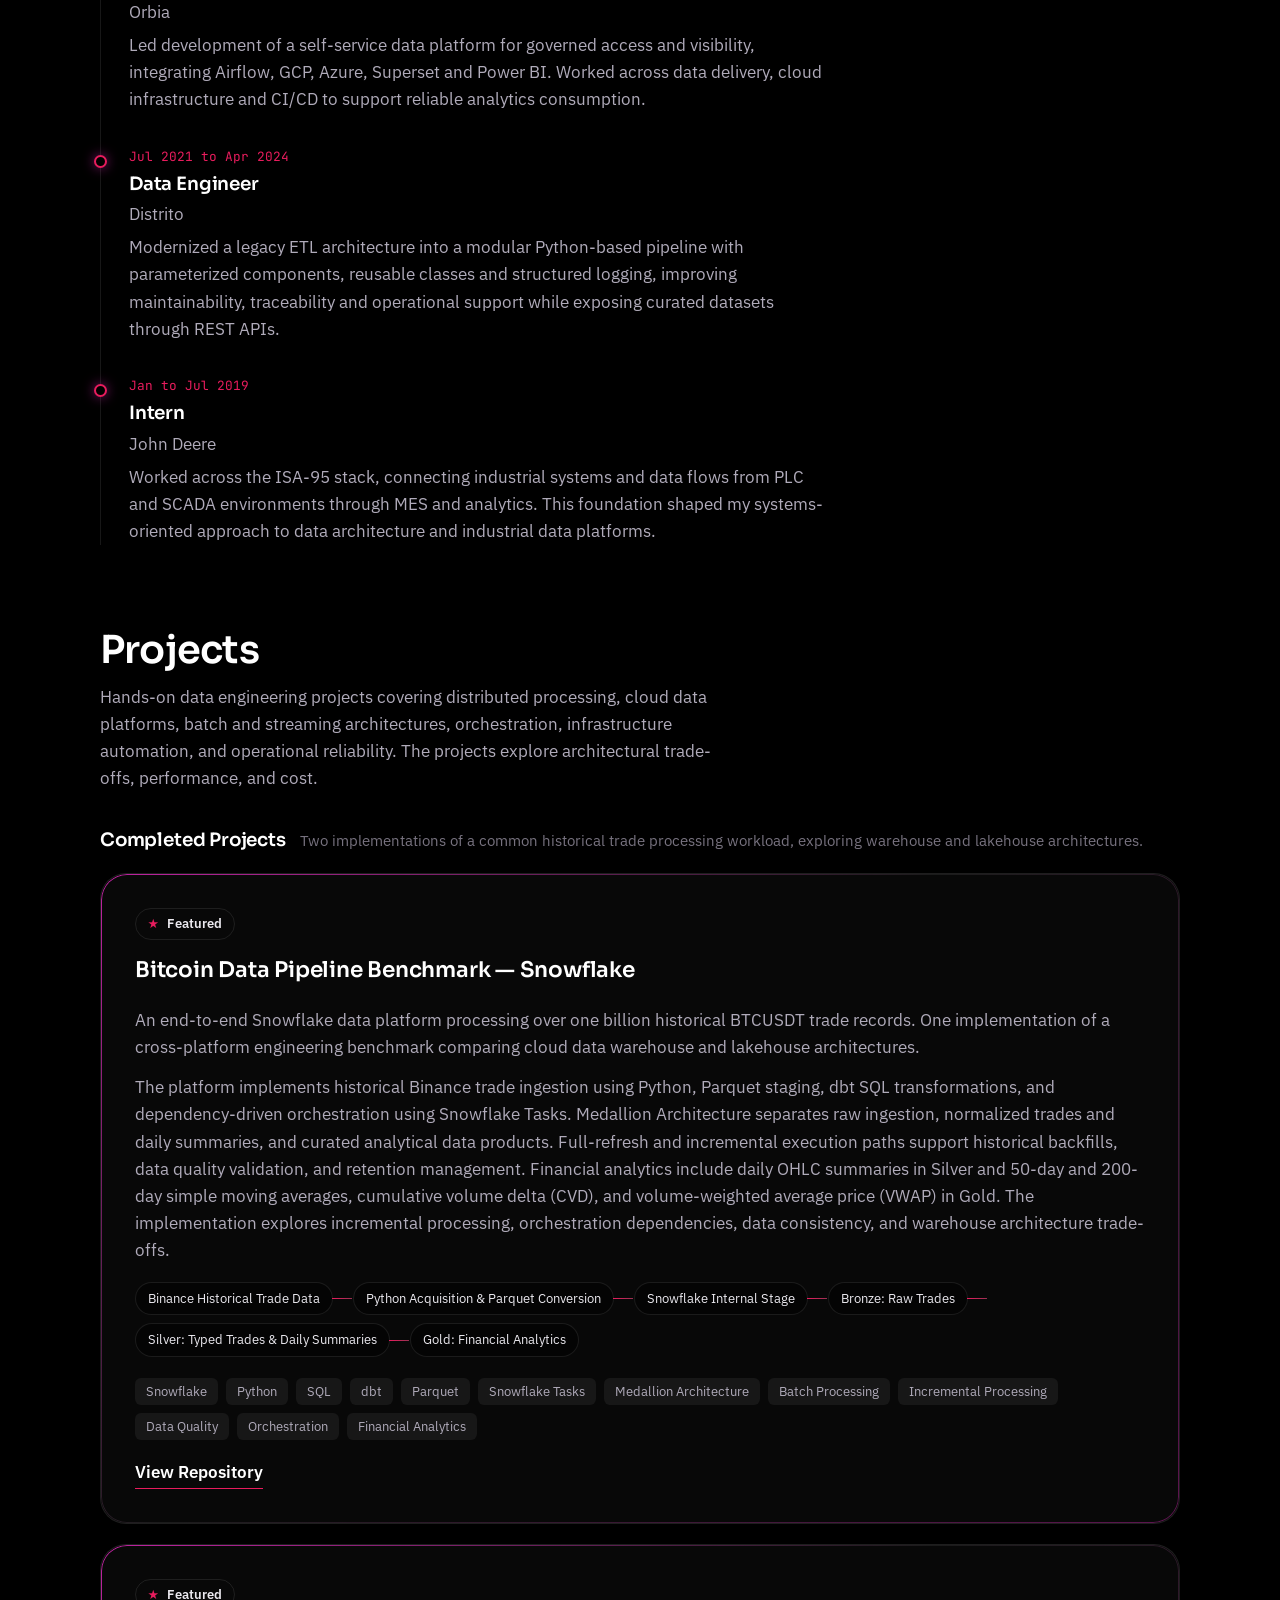
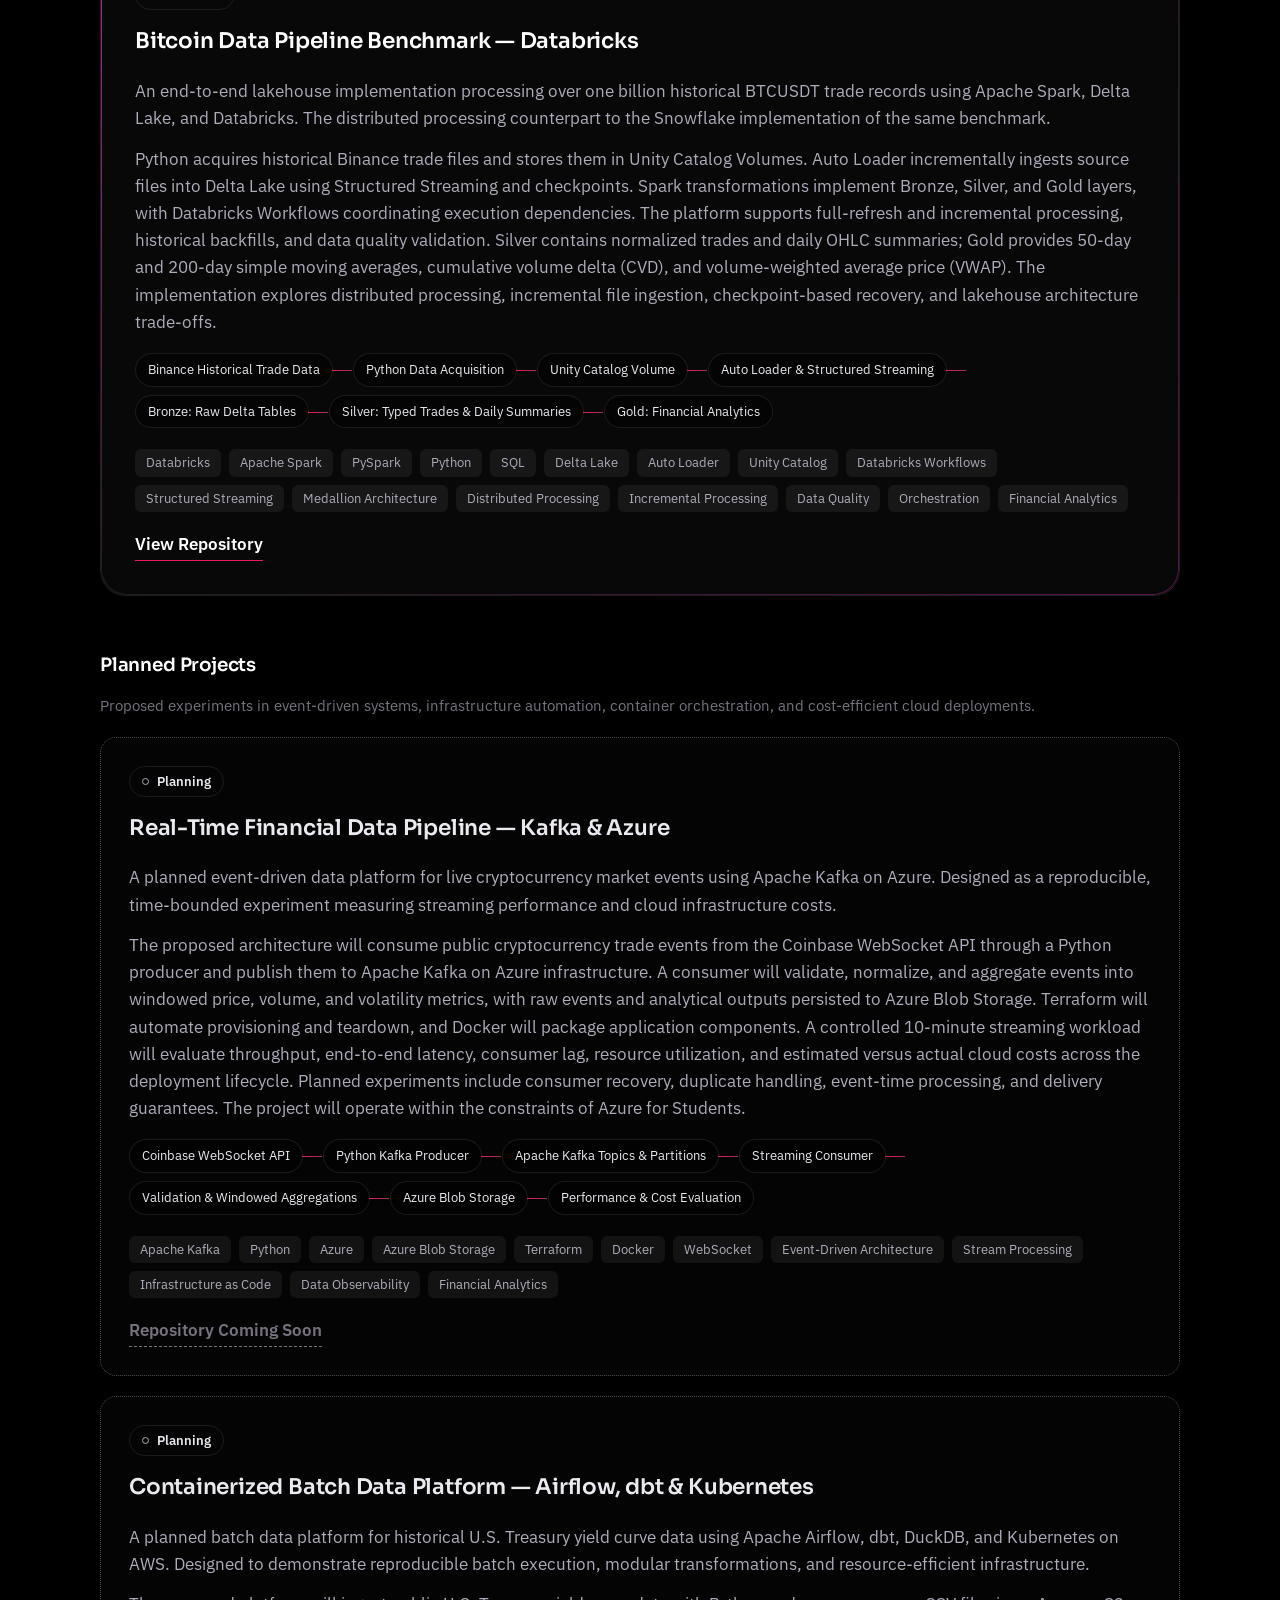
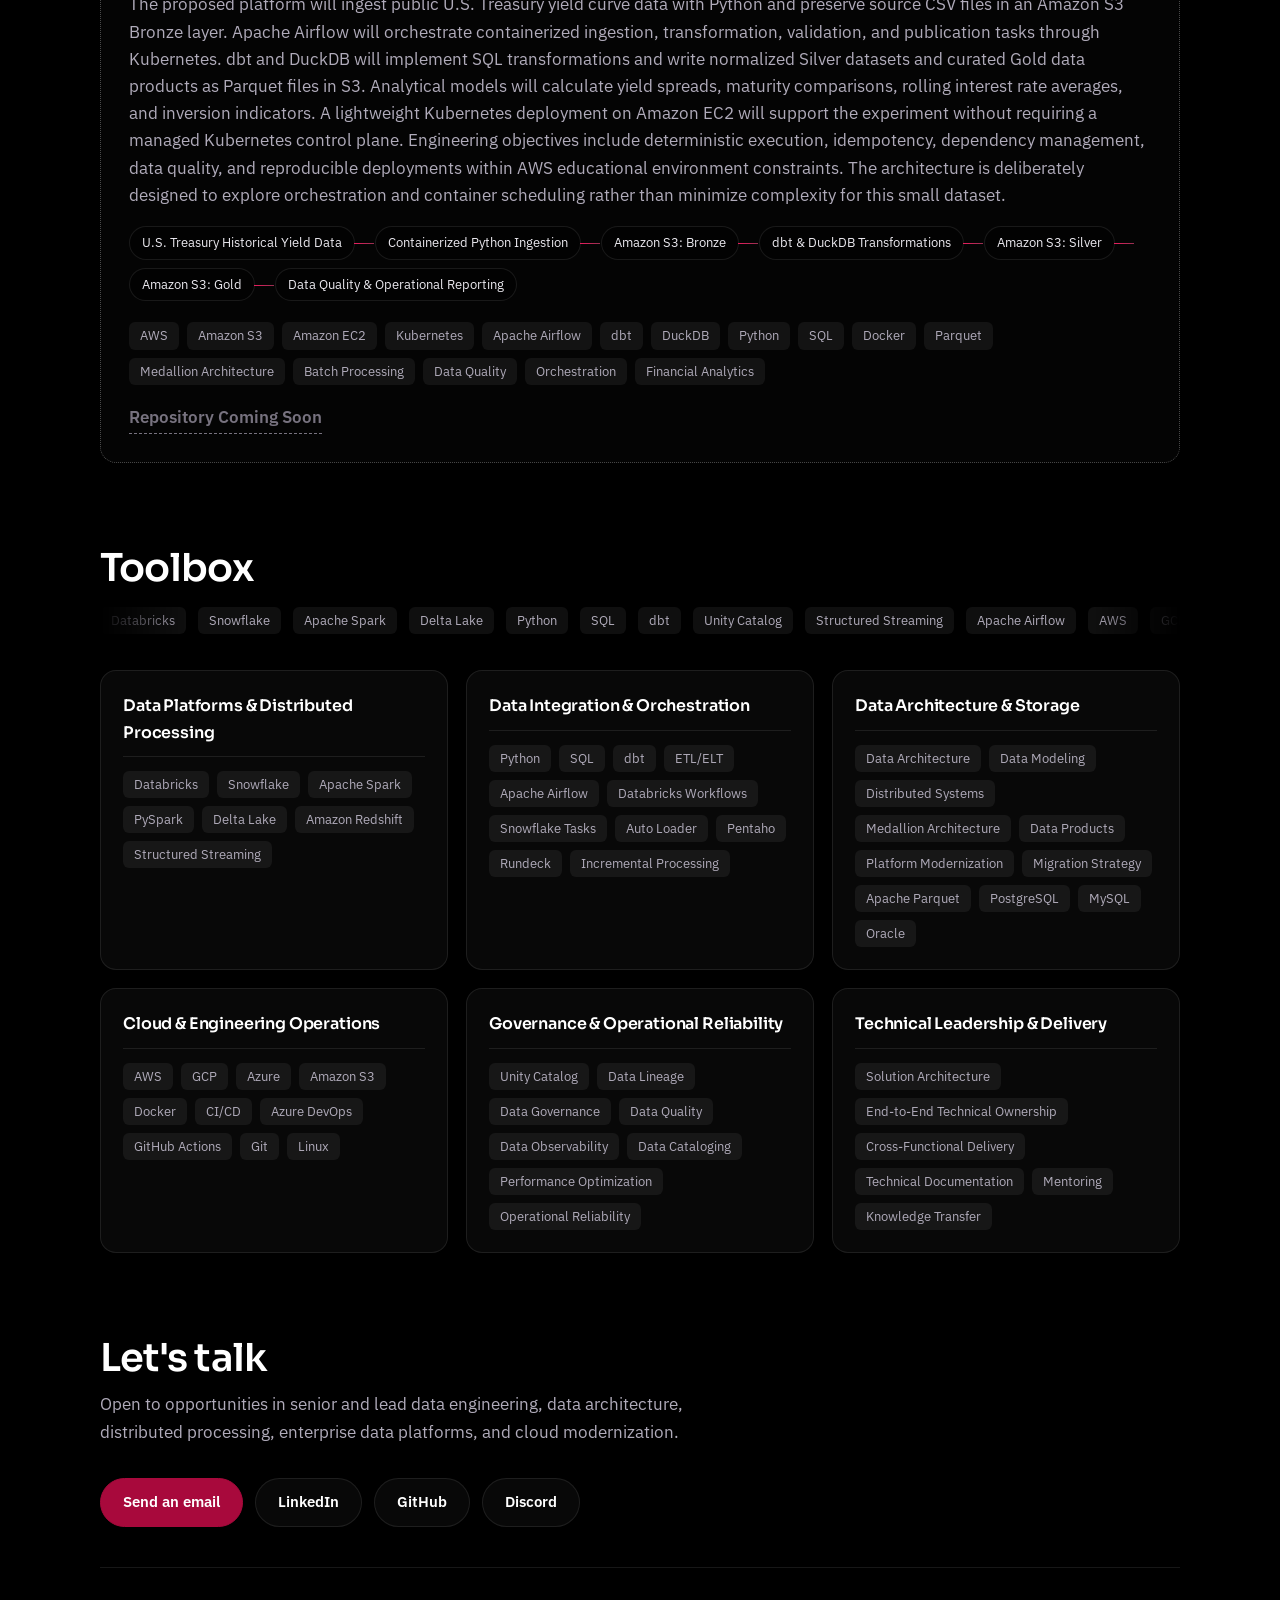
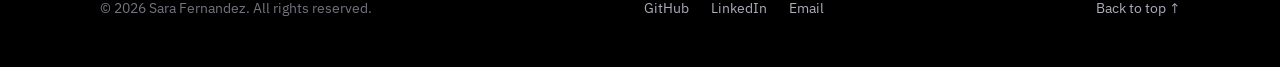
==== commit 8ec28cff: "Implement code changes to enhance functionality and improve performance" ====
--- a/index.html
+++ b/index.html
@@ -3,17 +3,12 @@
 <head>
 <meta charset="utf-8">
 <meta name="viewport" content="width=device-width, initial-scale=1">
-<title>Sara Fernandez | Senior Data Engineer</title>
-<link
-  rel="icon"
-  type="image/svg+xml"
-  href="data:image/svg+xml,%3Csvg xmlns='http://www.w3.org/2000/svg' viewBox='0 0 64 64'%3E%3Crect width='64' height='64' rx='14' fill='%23050407'/%3E%3Ctext x='32' y='42' text-anchor='middle' font-family='Arial,sans-serif' font-size='28' font-weight='700' fill='%23ffffff'%3ESF%3C/text%3E%3C/svg%3E"
->
+<title>Sara Fernandez | Senior Data Engineer | Technical Lead | Data Architecture</title>
+<link rel="icon" type="image/svg+xml" href="data:image/svg+xml,%3Csvg xmlns='http://www.w3.org/2000/svg' viewBox='0 0 64 64'%3E%3Crect width='64' height='64' rx='14' fill='%23050407'/%3E%3Ctext x='32' y='42' text-anchor='middle' font-family='Arial,sans-serif' font-size='28' font-weight='700' fill='%23ffffff'%3ESF%3C/text%3E%3C/svg%3E">
 <meta name="description" content="Senior Data Engineer building data platforms, lineage and agentic AI systems.">
 <link rel="preconnect" href="https://fonts.googleapis.com">
 <link rel="preconnect" href="https://fonts.gstatic.com" crossorigin>
 <link href="https://fonts.googleapis.com/css2?family=IBM+Plex+Sans:wght@400;500;600&family=JetBrains+Mono:wght@500&family=Sora:wght@500;600;700&display=swap" rel="stylesheet">
-
 <style>
   /* ============================================================
      THEME TOKENS: change colors and fonts here
@@ -21,8 +16,8 @@
   :root {
     --black: #000000;
     --white: #ffffff;
-    --magenta: #ff2bd6;
-    --magenta-deep: #b80f96;
+    --magenta: #e81c5d;
+    --magenta-deep: #a8093c;
     --haze: #6e4ba0;            /* muted violet, used only inside the nebula */
     --grey-100: #ebe9ef;
     --grey-300: #b0abba;
@@ -244,419 +239,167 @@
     .marquee { -webkit-mask-image: none; mask-image: none; }
     html { scroll-behavior: auto; }
   }
+
+/* Static template helpers */
+#project-groups > .subhead:first-child { margin-top: 0; }
+#footer { margin-top: 40px; }
+
 </style>
 </head>
-
 <body>
 <div class="nebula" aria-hidden="true"></div>
-
 <header>
-  <!-- Cover slot: set CONFIG.cover.image. Empty = dark CSS nebula fallback. -->
-  <div class="cover" id="cover"></div>
+  <div class="cover" id="cover"><img src="https://lmwxqzustlrpfmbhvjbx.supabase.co/storage/v1/object/public/portfolio/img/nebulae.png" alt="nebulae"></div>
   <div class="wrap identity">
-    <div class="avatar" id="avatar"></div>
+    <div class="avatar" id="avatar">
+<img src="https://lmwxqzustlrpfmbhvjbx.supabase.co/storage/v1/object/public/portfolio/img/sara_profile.jpg" alt="Portrait of Sara Fernandez">    </div>
     <div>
-      <h1 id="name"></h1>
-      <p class="role" id="role"></p>
-      <p class="typing" id="typing" aria-live="off"><span id="typed"></span><span class="caret" aria-hidden="true"></span></p>
-      <p class="tagline" id="tagline"></p>
-      <div class="actions" id="actions"></div>
+      <h1 id="name">Sara Fernandez</h1>
+      <p class="role" id="role">Senior Data Engineer | Technical Lead | Data Architecture</p>
+      <p class="typing" id="typing" aria-live="off"><span id="typed">Architecting and building enterprise data platforms</span><span class="caret" aria-hidden="true"></span></p>
+      <p class="tagline" id="tagline">I architect, build, and scale enterprise data platforms, taking technical ownership from design and implementation to production deployment, performance optimization, and operational reliability.</p>
+      <div class="actions" id="actions">
+        <a class="btn primary" href="#projects">See my projects</a>
+        <a class="btn" href="https://www.linkedin.com/in/saradfrz/" target="_blank" rel="noopener">LinkedIn</a>
+        <a class="btn" href="https://github.com/saradfrz" target="_blank" rel="noopener">GitHub</a>
+      </div>
     </div>
   </div>
 </header>
-
 <main class="wrap">
   <section id="about" aria-labelledby="about-title">
     <h2 id="about-title">About</h2>
     <div class="about">
-      <div id="about-text"></div>
-      <ul class="facts" id="facts"></ul>
+      <div id="about-text"><p>Senior Data Engineer and Technical Lead at AGCO, with 15 years of software engineering experience and five years specializing in data engineering. I developed the South America Data Lineage platform from the ground up and authored the initial technical assessment for migrating our legacy AWS data stack to Databricks on GCP.</p><p>I design and implement enterprise data platforms, distributed processing pipelines, and analytics solutions across cloud and on-premises environments. My expertise spans data architecture, integration, modeling, batch and incremental processing, governance, lineage, quality, and observability.</p><p>I take end-to-end technical ownership, from solution architecture and implementation through production deployment, performance optimization, and operational reliability. I focus on maintainable systems, reproducible execution, and clear operational ownership.</p><p>My background in enterprise software and financial systems gives me a strong understanding of business processes. I apply that experience to data engineering, building reliable solutions aligned with operational and business requirements.</p><p>I also mentor engineers, onboard technical talent, and contribute to engineering team development through documentation, technical training, and knowledge transfer.</p></div>
+      <ul class="facts" id="facts"><li><b>Data Architecture</b><span>Enterprise data platforms, distributed systems, cloud architecture, data modeling, platform modernization and migration</span></li><li><b>Data Engineering</b><span>Databricks, Snowflake, Apache Spark, Delta Lake, Python, SQL, dbt, ETL/ELT, batch and incremental processing</span></li><li><b>Reliability &amp; Performance</b><span>Performance optimization, data quality, observability, data lineage, governance and operational reliability</span></li><li><b>Technical Leadership</b><span>End-to-end technical ownership, solution design, engineering execution, cross-functional delivery and mentoring</span></li></ul>
     </div>
   </section>
-
   <section id="highlights" aria-labelledby="hl-title">
-    <h2 id="hl-title"></h2>
-    <p class="lead" id="hl-lead"></p>
-    <div class="grid two" id="highlight-grid"></div>
-  </section>
-
+    <h2 id="hl-title">Selected engineering achievements</h2>
+    <p class="lead" id="hl-lead">Enterprise data platforms and engineering initiatives I have designed, implemented or led.</p>
+    <div class="grid two" id="highlight-grid">
+      <article class="card highlight">
+        <div class="icon" aria-hidden="true">🔗</div>
+        <div class="body"><h3>South America Data Lineage Platform</h3><p>Designed, implemented, documented and deployed an end-to-end data lineage platform for South America, connecting metadata across ETL pipelines, Amazon Redshift tables, Tableau assets and business data products to improve operational traceability.</p><div class="tags"><img class="badge" src="https://img.shields.io/badge/Data_Architecture-475569?style=flat-square&amp;logo=&amp;logoColor=white" alt="Data Architecture" loading="lazy" height="22"><img class="badge" src="https://img.shields.io/badge/Data_Lineage-475569?style=flat-square&amp;logo=&amp;logoColor=white" alt="Data Lineage" loading="lazy" height="22"><img class="badge" src="https://img.shields.io/badge/Amazon_Redshift-8C4FFF?style=flat-square&amp;logo=&amp;logoColor=white" alt="Amazon Redshift" loading="lazy" height="22"><img class="badge" src="https://img.shields.io/badge/Tableau-E97627?style=flat-square&amp;logo=&amp;logoColor=white" alt="Tableau" loading="lazy" height="22"><img class="badge" src="https://img.shields.io/badge/Data_Governance-475569?style=flat-square&amp;logo=&amp;logoColor=white" alt="Data Governance" loading="lazy" height="22"></div></div>
+      </article>
+      <article class="card highlight">
+        <div class="icon" aria-hidden="true">☁️</div>
+        <div class="body"><h3>AWS to Databricks Migration Assessment</h3><p>Authored the initial technical assessment for migrating the legacy AWS data stack to Databricks on GCP, evaluating existing platform assets, migration readiness, and architectural considerations for scalability, governance and maintainability.</p><div class="tags"><img class="badge" src="https://img.shields.io/badge/AWS-FF9900?style=flat-square&amp;logo=&amp;logoColor=black" alt="AWS" loading="lazy" height="22"><img class="badge" src="https://img.shields.io/badge/Databricks-FF3621?style=flat-square&amp;logo=databricks&amp;logoColor=white" alt="Databricks" loading="lazy" height="22"><img class="badge" src="https://img.shields.io/badge/GCP-4285F4?style=flat-square&amp;logo=googlecloud&amp;logoColor=white" alt="GCP" loading="lazy" height="22"><img class="badge" src="https://img.shields.io/badge/Data_Architecture-475569?style=flat-square&amp;logo=&amp;logoColor=white" alt="Data Architecture" loading="lazy" height="22"><img class="badge" src="https://img.shields.io/badge/Platform_Modernization-475569?style=flat-square&amp;logo=&amp;logoColor=white" alt="Platform Modernization" loading="lazy" height="22"></div></div>
+      </article>
+      <article class="card highlight">
+        <div class="icon" aria-hidden="true">🌐</div>
+        <div class="body"><h3>Enterprise Data Portal</h3><p>Led development of a self-service data platform for governed data access and visibility across business units, integrating Apache Airflow, GCP, Azure, Superset and Power BI.</p><div class="tags"><img class="badge" src="https://img.shields.io/badge/Data_Platform-475569?style=flat-square&amp;logo=&amp;logoColor=white" alt="Data Platform" loading="lazy" height="22"><img class="badge" src="https://img.shields.io/badge/Apache_Airflow-017CEE?style=flat-square&amp;logo=apacheairflow&amp;logoColor=white" alt="Apache Airflow" loading="lazy" height="22"><img class="badge" src="https://img.shields.io/badge/GCP-4285F4?style=flat-square&amp;logo=googlecloud&amp;logoColor=white" alt="GCP" loading="lazy" height="22"><img class="badge" src="https://img.shields.io/badge/Azure-0078D4?style=flat-square&amp;logo=&amp;logoColor=white" alt="Azure" loading="lazy" height="22"><img class="badge" src="https://img.shields.io/badge/Data_Governance-475569?style=flat-square&amp;logo=&amp;logoColor=white" alt="Data Governance" loading="lazy" height="22"></div></div>
+      </article>
+      <article class="card highlight">
+        <div class="icon" aria-hidden="true">♻️</div>
+        <div class="body"><h3>Modular extraction platform modernization</h3><p>Re-architected a legacy monolithic extraction platform into parameterized, reusable Python components with structured logging, improving maintainability, traceability and operational support.</p><div class="tags"><img class="badge" src="https://img.shields.io/badge/ETL%2FELT-475569?style=flat-square&amp;logo=&amp;logoColor=white" alt="ETL/ELT" loading="lazy" height="22"><img class="badge" src="https://img.shields.io/badge/Python-3776AB?style=flat-square&amp;logo=python&amp;logoColor=white" alt="Python" loading="lazy" height="22"><img class="badge" src="https://img.shields.io/badge/SQL-4479A1?style=flat-square&amp;logo=&amp;logoColor=white" alt="SQL" loading="lazy" height="22"><img class="badge" src="https://img.shields.io/badge/Modularity-475569?style=flat-square&amp;logo=&amp;logoColor=white" alt="Modularity" loading="lazy" height="22"><img class="badge" src="https://img.shields.io/badge/Data_Observability-475569?style=flat-square&amp;logo=&amp;logoColor=white" alt="Data Observability" loading="lazy" height="22"></div></div>
+      </article>
+    </div>
+  </section>
   <section id="experience" aria-labelledby="exp-title">
     <h2 id="exp-title">Experience</h2>
-    <ol class="timeline" id="timeline"></ol>
-  </section>
-
+    <ol class="timeline" id="timeline">
+<li><div class="when">Mar 2026 to now</div><h3>Senior Data Engineer</h3><div class="where">AGCO Corporation</div><p>Designed, implemented, documented and deployed the South America Data Lineage platform. Authored the initial technical assessment for migrating the legacy AWS data stack to Databricks on GCP. Develop architecture and modernization strategies for the South America Data Platform, collaborating with global stakeholders to assess migration readiness, inventory platform assets, and establish data product, lineage, cataloging and quality standards.</p></li><li><div class="when">May 2025 to Mar 2026</div><h3>Data Engineer (contractor)</h3><div class="where">A-Players, for AGCO</div><p>Translated business requirements across finance, marketing, manufacturing and logistics into ETL specifications and data pipelines. Worked across legacy and modern platforms including Pentaho, Redshift, Rundeck, AWS S3, Databricks, Python, SQL and PySpark, contributing to modularity, observability and governance.</p></li><li><div class="when">May 2024 to Feb 2025</div><h3>Data Engineer</h3><div class="where">Orbia</div><p>Led development of a self-service data platform for governed access and visibility, integrating Airflow, GCP, Azure, Superset and Power BI. Worked across data delivery, cloud infrastructure and CI/CD to support reliable analytics consumption.</p></li><li><div class="when">Jul 2021 to Apr 2024</div><h3>Data Engineer</h3><div class="where">Distrito</div><p>Modernized a legacy ETL architecture into a modular Python-based pipeline with parameterized components, reusable classes and structured logging, improving maintainability, traceability and operational support while exposing curated datasets through REST APIs.</p></li><li><div class="when">Jan to Jul 2019</div><h3>Intern</h3><div class="where">John Deere</div><p>Worked across the ISA-95 stack, connecting industrial systems and data flows from PLC and SCADA environments through MES and analytics. This foundation shaped my systems-oriented approach to data architecture and industrial data platforms.</p></li>    </ol>
+  </section>
   <section id="projects" aria-labelledby="projects-title">
     <h2 id="projects-title">Projects</h2>
-    <p class="lead" id="projects-lead"></p>
-    <div id="project-groups"></div>
-  </section>
-
+    <p class="lead" id="projects-lead">Hands-on data engineering projects covering distributed processing, cloud data platforms, batch and streaming architectures, orchestration, infrastructure automation, and operational reliability. The projects explore architectural trade-offs, performance, and cost.</p>
+    <div id="project-groups">
+      <div class="subhead"><h3>Completed Projects</h3><p>Two implementations of a common historical trade processing workload, exploring warehouse and lakehouse architectures.</p></div>
+      <div class="grid">
+        <article class="card featured">
+          <span class="pill star">Featured</span>
+          <h3>Bitcoin Data Pipeline Benchmark — Snowflake</h3>
+          <p>An end-to-end Snowflake data platform processing over one billion historical BTCUSDT trade records. One implementation of a cross-platform engineering benchmark comparing cloud data warehouse and lakehouse architectures.</p>
+<p>The platform implements historical Binance trade ingestion using Python, Parquet staging, dbt SQL transformations, and dependency-driven orchestration using Snowflake Tasks. Medallion Architecture separates raw ingestion, normalized trades and daily summaries, and curated analytical data products. Full-refresh and incremental execution paths support historical backfills, data quality validation, and retention management. Financial analytics include daily OHLC summaries in Silver and 50-day and 200-day simple moving averages, cumulative volume delta (CVD), and volume-weighted average price (VWAP) in Gold. The implementation explores incremental processing, orchestration dependencies, data consistency, and warehouse architecture trade-offs.</p><ol class="flow" aria-label="Pipeline steps"><li>Binance Historical Trade Data</li><li>Python Acquisition &amp; Parquet Conversion</li><li>Snowflake Internal Stage</li><li>Bronze: Raw Trades</li><li>Silver: Typed Trades &amp; Daily Summaries</li><li>Gold: Financial Analytics</li></ol><div class="tags"><img class="badge" src="https://img.shields.io/badge/Snowflake-29B5E8?style=flat-square&amp;logo=snowflake&amp;logoColor=white" alt="Snowflake" loading="lazy" height="22"><img class="badge" src="https://img.shields.io/badge/Python-3776AB?style=flat-square&amp;logo=python&amp;logoColor=white" alt="Python" loading="lazy" height="22"><img class="badge" src="https://img.shields.io/badge/SQL-4479A1?style=flat-square&amp;logo=&amp;logoColor=white" alt="SQL" loading="lazy" height="22"><img class="badge" src="https://img.shields.io/badge/dbt-FF694B?style=flat-square&amp;logo=dbt&amp;logoColor=white" alt="dbt" loading="lazy" height="22"><img class="badge" src="https://img.shields.io/badge/Parquet-50ABF1?style=flat-square&amp;logo=apacheparquet&amp;logoColor=white" alt="Parquet" loading="lazy" height="22"><img class="badge" src="https://img.shields.io/badge/Snowflake_Tasks-29B5E8?style=flat-square&amp;logo=snowflake&amp;logoColor=white" alt="Snowflake Tasks" loading="lazy" height="22"><img class="badge" src="https://img.shields.io/badge/Medallion_Architecture-475569?style=flat-square&amp;logo=&amp;logoColor=white" alt="Medallion Architecture" loading="lazy" height="22"><img class="badge" src="https://img.shields.io/badge/Batch_Processing-475569?style=flat-square&amp;logo=&amp;logoColor=white" alt="Batch Processing" loading="lazy" height="22"><img class="badge" src="https://img.shields.io/badge/Incremental_Processing-475569?style=flat-square&amp;logo=&amp;logoColor=white" alt="Incremental Processing" loading="lazy" height="22"><img class="badge" src="https://img.shields.io/badge/Data_Quality-475569?style=flat-square&amp;logo=&amp;logoColor=white" alt="Data Quality" loading="lazy" height="22"><img class="badge" src="https://img.shields.io/badge/Orchestration-475569?style=flat-square&amp;logo=&amp;logoColor=white" alt="Orchestration" loading="lazy" height="22"><img class="badge" src="https://img.shields.io/badge/Financial_Analytics-475569?style=flat-square&amp;logo=&amp;logoColor=white" alt="Financial Analytics" loading="lazy" height="22"></div><a class="card-link" href="https://github.com/saradfrz/bitcoin-pipeline-benchmark-snowflake" target="_blank" rel="noopener">View Repository</a>        </article>
+        <article class="card featured">
+          <span class="pill star">Featured</span>
+          <h3>Bitcoin Data Pipeline Benchmark — Databricks</h3>
+          <p>An end-to-end lakehouse implementation processing over one billion historical BTCUSDT trade records using Apache Spark, Delta Lake, and Databricks. The distributed processing counterpart to the Snowflake implementation of the same benchmark.</p>
+<p>Python acquires historical Binance trade files and stores them in Unity Catalog Volumes. Auto Loader incrementally ingests source files into Delta Lake using Structured Streaming and checkpoints. Spark transformations implement Bronze, Silver, and Gold layers, with Databricks Workflows coordinating execution dependencies. The platform supports full-refresh and incremental processing, historical backfills, and data quality validation. Silver contains normalized trades and daily OHLC summaries; Gold provides 50-day and 200-day simple moving averages, cumulative volume delta (CVD), and volume-weighted average price (VWAP). The implementation explores distributed processing, incremental file ingestion, checkpoint-based recovery, and lakehouse architecture trade-offs.</p><ol class="flow" aria-label="Pipeline steps"><li>Binance Historical Trade Data</li><li>Python Data Acquisition</li><li>Unity Catalog Volume</li><li>Auto Loader &amp; Structured Streaming</li><li>Bronze: Raw Delta Tables</li><li>Silver: Typed Trades &amp; Daily Summaries</li><li>Gold: Financial Analytics</li></ol><div class="tags"><img class="badge" src="https://img.shields.io/badge/Databricks-FF3621?style=flat-square&amp;logo=databricks&amp;logoColor=white" alt="Databricks" loading="lazy" height="22"><img class="badge" src="https://img.shields.io/badge/Apache_Spark-E25A1C?style=flat-square&amp;logo=apachespark&amp;logoColor=white" alt="Apache Spark" loading="lazy" height="22"><img class="badge" src="https://img.shields.io/badge/PySpark-E25A1C?style=flat-square&amp;logo=apachespark&amp;logoColor=white" alt="PySpark" loading="lazy" height="22"><img class="badge" src="https://img.shields.io/badge/Python-3776AB?style=flat-square&amp;logo=python&amp;logoColor=white" alt="Python" loading="lazy" height="22"><img class="badge" src="https://img.shields.io/badge/SQL-4479A1?style=flat-square&amp;logo=&amp;logoColor=white" alt="SQL" loading="lazy" height="22"><img class="badge" src="https://img.shields.io/badge/Delta_Lake-00ADD8?style=flat-square&amp;logo=&amp;logoColor=white" alt="Delta Lake" loading="lazy" height="22"><img class="badge" src="https://img.shields.io/badge/Auto_Loader-FF3621?style=flat-square&amp;logo=databricks&amp;logoColor=white" alt="Auto Loader" loading="lazy" height="22"><img class="badge" src="https://img.shields.io/badge/Unity_Catalog-FF3621?style=flat-square&amp;logo=databricks&amp;logoColor=white" alt="Unity Catalog" loading="lazy" height="22"><img class="badge" src="https://img.shields.io/badge/Databricks_Workflows-FF3621?style=flat-square&amp;logo=databricks&amp;logoColor=white" alt="Databricks Workflows" loading="lazy" height="22"><img class="badge" src="https://img.shields.io/badge/Structured_Streaming-E25A1C?style=flat-square&amp;logo=apachespark&amp;logoColor=white" alt="Structured Streaming" loading="lazy" height="22"><img class="badge" src="https://img.shields.io/badge/Medallion_Architecture-475569?style=flat-square&amp;logo=&amp;logoColor=white" alt="Medallion Architecture" loading="lazy" height="22"><img class="badge" src="https://img.shields.io/badge/Distributed_Processing-475569?style=flat-square&amp;logo=&amp;logoColor=white" alt="Distributed Processing" loading="lazy" height="22"><img class="badge" src="https://img.shields.io/badge/Incremental_Processing-475569?style=flat-square&amp;logo=&amp;logoColor=white" alt="Incremental Processing" loading="lazy" height="22"><img class="badge" src="https://img.shields.io/badge/Data_Quality-475569?style=flat-square&amp;logo=&amp;logoColor=white" alt="Data Quality" loading="lazy" height="22"><img class="badge" src="https://img.shields.io/badge/Orchestration-475569?style=flat-square&amp;logo=&amp;logoColor=white" alt="Orchestration" loading="lazy" height="22"><img class="badge" src="https://img.shields.io/badge/Financial_Analytics-475569?style=flat-square&amp;logo=&amp;logoColor=white" alt="Financial Analytics" loading="lazy" height="22"></div><a class="card-link" href="https://github.com/saradfrz/bitcoin-pipeline-benchmark-databricks" target="_blank" rel="noopener">View Repository</a>        </article>
+      </div>
+      <div class="subhead"><h3>Planned Projects</h3><p>Proposed experiments in event-driven systems, infrastructure automation, container orchestration, and cost-efficient cloud deployments.</p></div>
+      <div class="grid">
+        <article class="card planning">
+          <span class="pill plan">Planning</span>
+          <h3>Real-Time Financial Data Pipeline — Kafka &amp; Azure</h3>
+          <p>A planned event-driven data platform for live cryptocurrency market events using Apache Kafka on Azure. Designed as a reproducible, time-bounded experiment measuring streaming performance and cloud infrastructure costs.</p>
+<p>The proposed architecture will consume public cryptocurrency trade events from the Coinbase WebSocket API through a Python producer and publish them to Apache Kafka on Azure infrastructure. A consumer will validate, normalize, and aggregate events into windowed price, volume, and volatility metrics, with raw events and analytical outputs persisted to Azure Blob Storage. Terraform will automate provisioning and teardown, and Docker will package application components. A controlled 10-minute streaming workload will evaluate throughput, end-to-end latency, consumer lag, resource utilization, and estimated versus actual cloud costs across the deployment lifecycle. Planned experiments include consumer recovery, duplicate handling, event-time processing, and delivery guarantees. The project will operate within the constraints of Azure for Students.</p><ol class="flow" aria-label="Pipeline steps"><li>Coinbase WebSocket API</li><li>Python Kafka Producer</li><li>Apache Kafka Topics &amp; Partitions</li><li>Streaming Consumer</li><li>Validation &amp; Windowed Aggregations</li><li>Azure Blob Storage</li><li>Performance &amp; Cost Evaluation</li></ol><div class="tags"><img class="badge" src="https://img.shields.io/badge/Apache_Kafka-231F20?style=flat-square&amp;logo=apachekafka&amp;logoColor=white" alt="Apache Kafka" loading="lazy" height="22"><img class="badge" src="https://img.shields.io/badge/Python-3776AB?style=flat-square&amp;logo=python&amp;logoColor=white" alt="Python" loading="lazy" height="22"><img class="badge" src="https://img.shields.io/badge/Azure-0078D4?style=flat-square&amp;logo=&amp;logoColor=white" alt="Azure" loading="lazy" height="22"><img class="badge" src="https://img.shields.io/badge/Azure_Blob_Storage-0078D4?style=flat-square&amp;logo=&amp;logoColor=white" alt="Azure Blob Storage" loading="lazy" height="22"><img class="badge" src="https://img.shields.io/badge/Terraform-844FBA?style=flat-square&amp;logo=terraform&amp;logoColor=white" alt="Terraform" loading="lazy" height="22"><img class="badge" src="https://img.shields.io/badge/Docker-2496ED?style=flat-square&amp;logo=docker&amp;logoColor=white" alt="Docker" loading="lazy" height="22"><img class="badge" src="https://img.shields.io/badge/WebSocket-475569?style=flat-square&amp;logo=&amp;logoColor=white" alt="WebSocket" loading="lazy" height="22"><img class="badge" src="https://img.shields.io/badge/Event--Driven_Architecture-475569?style=flat-square&amp;logo=&amp;logoColor=white" alt="Event-Driven Architecture" loading="lazy" height="22"><img class="badge" src="https://img.shields.io/badge/Stream_Processing-475569?style=flat-square&amp;logo=&amp;logoColor=white" alt="Stream Processing" loading="lazy" height="22"><img class="badge" src="https://img.shields.io/badge/Infrastructure_as_Code-475569?style=flat-square&amp;logo=&amp;logoColor=white" alt="Infrastructure as Code" loading="lazy" height="22"><img class="badge" src="https://img.shields.io/badge/Data_Observability-475569?style=flat-square&amp;logo=&amp;logoColor=white" alt="Data Observability" loading="lazy" height="22"><img class="badge" src="https://img.shields.io/badge/Financial_Analytics-475569?style=flat-square&amp;logo=&amp;logoColor=white" alt="Financial Analytics" loading="lazy" height="22"></div><span class="card-link soon">Repository Coming Soon</span>        </article>
+        <article class="card planning">
+          <span class="pill plan">Planning</span>
+          <h3>Containerized Batch Data Platform — Airflow, dbt &amp; Kubernetes</h3>
+          <p>A planned batch data platform for historical U.S. Treasury yield curve data using Apache Airflow, dbt, DuckDB, and Kubernetes on AWS. Designed to demonstrate reproducible batch execution, modular transformations, and resource-efficient infrastructure.</p>
+<p>The proposed platform will ingest public U.S. Treasury yield curve data with Python and preserve source CSV files in an Amazon S3 Bronze layer. Apache Airflow will orchestrate containerized ingestion, transformation, validation, and publication tasks through Kubernetes. dbt and DuckDB will implement SQL transformations and write normalized Silver datasets and curated Gold data products as Parquet files in S3. Analytical models will calculate yield spreads, maturity comparisons, rolling interest rate averages, and inversion indicators. A lightweight Kubernetes deployment on Amazon EC2 will support the experiment without requiring a managed Kubernetes control plane. Engineering objectives include deterministic execution, idempotency, dependency management, data quality, and reproducible deployments within AWS educational environment constraints. The architecture is deliberately designed to explore orchestration and container scheduling rather than minimize complexity for this small dataset.</p><ol class="flow" aria-label="Pipeline steps"><li>U.S. Treasury Historical Yield Data</li><li>Containerized Python Ingestion</li><li>Amazon S3: Bronze</li><li>dbt &amp; DuckDB Transformations</li><li>Amazon S3: Silver</li><li>Amazon S3: Gold</li><li>Data Quality &amp; Operational Reporting</li></ol><div class="tags"><img class="badge" src="https://img.shields.io/badge/AWS-FF9900?style=flat-square&amp;logo=&amp;logoColor=black" alt="AWS" loading="lazy" height="22"><img class="badge" src="https://img.shields.io/badge/Amazon_S3-569A31?style=flat-square&amp;logo=&amp;logoColor=white" alt="Amazon S3" loading="lazy" height="22"><img class="badge" src="https://img.shields.io/badge/Amazon_EC2-FF9900?style=flat-square&amp;logo=&amp;logoColor=white" alt="Amazon EC2" loading="lazy" height="22"><img class="badge" src="https://img.shields.io/badge/Kubernetes-326CE5?style=flat-square&amp;logo=kubernetes&amp;logoColor=white" alt="Kubernetes" loading="lazy" height="22"><img class="badge" src="https://img.shields.io/badge/Apache_Airflow-017CEE?style=flat-square&amp;logo=apacheairflow&amp;logoColor=white" alt="Apache Airflow" loading="lazy" height="22"><img class="badge" src="https://img.shields.io/badge/dbt-FF694B?style=flat-square&amp;logo=dbt&amp;logoColor=white" alt="dbt" loading="lazy" height="22"><img class="badge" src="https://img.shields.io/badge/DuckDB-FFF000?style=flat-square&amp;logo=duckdb&amp;logoColor=black" alt="DuckDB" loading="lazy" height="22"><img class="badge" src="https://img.shields.io/badge/Python-3776AB?style=flat-square&amp;logo=python&amp;logoColor=white" alt="Python" loading="lazy" height="22"><img class="badge" src="https://img.shields.io/badge/SQL-4479A1?style=flat-square&amp;logo=&amp;logoColor=white" alt="SQL" loading="lazy" height="22"><img class="badge" src="https://img.shields.io/badge/Docker-2496ED?style=flat-square&amp;logo=docker&amp;logoColor=white" alt="Docker" loading="lazy" height="22"><img class="badge" src="https://img.shields.io/badge/Parquet-50ABF1?style=flat-square&amp;logo=apacheparquet&amp;logoColor=white" alt="Parquet" loading="lazy" height="22"><img class="badge" src="https://img.shields.io/badge/Medallion_Architecture-475569?style=flat-square&amp;logo=&amp;logoColor=white" alt="Medallion Architecture" loading="lazy" height="22"><img class="badge" src="https://img.shields.io/badge/Batch_Processing-475569?style=flat-square&amp;logo=&amp;logoColor=white" alt="Batch Processing" loading="lazy" height="22"><img class="badge" src="https://img.shields.io/badge/Data_Quality-475569?style=flat-square&amp;logo=&amp;logoColor=white" alt="Data Quality" loading="lazy" height="22"><img class="badge" src="https://img.shields.io/badge/Orchestration-475569?style=flat-square&amp;logo=&amp;logoColor=white" alt="Orchestration" loading="lazy" height="22"><img class="badge" src="https://img.shields.io/badge/Financial_Analytics-475569?style=flat-square&amp;logo=&amp;logoColor=white" alt="Financial Analytics" loading="lazy" height="22"></div><span class="card-link soon">Repository Coming Soon</span>        </article>
+      </div>
+    </div>
+  </section>
   <section id="skills" aria-labelledby="skills-title">
     <h2 id="skills-title">Toolbox</h2>
-    <div class="marquee" aria-hidden="true"><div class="marquee-track" id="marquee"></div></div>
-    <div class="skills" id="skills"></div>
-  </section>
-
+    <div class="marquee" aria-hidden="true"><div class="marquee-track" id="marquee"><img class="badge" src="https://img.shields.io/badge/Databricks-FF3621?style=flat-square&amp;logo=databricks&amp;logoColor=white" alt="Databricks" loading="lazy" height="22"><img class="badge" src="https://img.shields.io/badge/Snowflake-29B5E8?style=flat-square&amp;logo=snowflake&amp;logoColor=white" alt="Snowflake" loading="lazy" height="22"><img class="badge" src="https://img.shields.io/badge/Apache_Spark-E25A1C?style=flat-square&amp;logo=apachespark&amp;logoColor=white" alt="Apache Spark" loading="lazy" height="22"><img class="badge" src="https://img.shields.io/badge/Delta_Lake-00ADD8?style=flat-square&amp;logo=&amp;logoColor=white" alt="Delta Lake" loading="lazy" height="22"><img class="badge" src="https://img.shields.io/badge/Python-3776AB?style=flat-square&amp;logo=python&amp;logoColor=white" alt="Python" loading="lazy" height="22"><img class="badge" src="https://img.shields.io/badge/SQL-4479A1?style=flat-square&amp;logo=&amp;logoColor=white" alt="SQL" loading="lazy" height="22"><img class="badge" src="https://img.shields.io/badge/dbt-FF694B?style=flat-square&amp;logo=dbt&amp;logoColor=white" alt="dbt" loading="lazy" height="22"><img class="badge" src="https://img.shields.io/badge/Unity_Catalog-FF3621?style=flat-square&amp;logo=databricks&amp;logoColor=white" alt="Unity Catalog" loading="lazy" height="22"><img class="badge" src="https://img.shields.io/badge/Structured_Streaming-E25A1C?style=flat-square&amp;logo=apachespark&amp;logoColor=white" alt="Structured Streaming" loading="lazy" height="22"><img class="badge" src="https://img.shields.io/badge/Apache_Airflow-017CEE?style=flat-square&amp;logo=apacheairflow&amp;logoColor=white" alt="Apache Airflow" loading="lazy" height="22"><img class="badge" src="https://img.shields.io/badge/AWS-FF9900?style=flat-square&amp;logo=&amp;logoColor=black" alt="AWS" loading="lazy" height="22"><img class="badge" src="https://img.shields.io/badge/GCP-4285F4?style=flat-square&amp;logo=googlecloud&amp;logoColor=white" alt="GCP" loading="lazy" height="22"><img class="badge" src="https://img.shields.io/badge/Azure-0078D4?style=flat-square&amp;logo=&amp;logoColor=white" alt="Azure" loading="lazy" height="22"><img class="badge" src="https://img.shields.io/badge/Amazon_Redshift-8C4FFF?style=flat-square&amp;logo=&amp;logoColor=white" alt="Amazon Redshift" loading="lazy" height="22"><img class="badge" src="https://img.shields.io/badge/PostgreSQL-4169E1?style=flat-square&amp;logo=postgresql&amp;logoColor=white" alt="PostgreSQL" loading="lazy" height="22"><img class="badge" src="https://img.shields.io/badge/Apache_Parquet-50ABF1?style=flat-square&amp;logo=apacheparquet&amp;logoColor=white" alt="Apache Parquet" loading="lazy" height="22"><img class="badge" src="https://img.shields.io/badge/Docker-2496ED?style=flat-square&amp;logo=docker&amp;logoColor=white" alt="Docker" loading="lazy" height="22"><img class="badge" src="https://img.shields.io/badge/Azure_DevOps-0078D7?style=flat-square&amp;logo=&amp;logoColor=white" alt="Azure DevOps" loading="lazy" height="22"><img class="badge" src="https://img.shields.io/badge/GitHub_Actions-2088FF?style=flat-square&amp;logo=githubactions&amp;logoColor=white" alt="GitHub Actions" loading="lazy" height="22"><img class="badge" src="https://img.shields.io/badge/Git-F05032?style=flat-square&amp;logo=git&amp;logoColor=white" alt="Git" loading="lazy" height="22"><img class="badge" src="https://img.shields.io/badge/Linux-FCC624?style=flat-square&amp;logo=linux&amp;logoColor=black" alt="Linux" loading="lazy" height="22"><img class="badge" src="https://img.shields.io/badge/Databricks-FF3621?style=flat-square&amp;logo=databricks&amp;logoColor=white" alt="Databricks" loading="lazy" height="22"><img class="badge" src="https://img.shields.io/badge/Snowflake-29B5E8?style=flat-square&amp;logo=snowflake&amp;logoColor=white" alt="Snowflake" loading="lazy" height="22"><img class="badge" src="https://img.shields.io/badge/Apache_Spark-E25A1C?style=flat-square&amp;logo=apachespark&amp;logoColor=white" alt="Apache Spark" loading="lazy" height="22"><img class="badge" src="https://img.shields.io/badge/Delta_Lake-00ADD8?style=flat-square&amp;logo=&amp;logoColor=white" alt="Delta Lake" loading="lazy" height="22"><img class="badge" src="https://img.shields.io/badge/Python-3776AB?style=flat-square&amp;logo=python&amp;logoColor=white" alt="Python" loading="lazy" height="22"><img class="badge" src="https://img.shields.io/badge/SQL-4479A1?style=flat-square&amp;logo=&amp;logoColor=white" alt="SQL" loading="lazy" height="22"><img class="badge" src="https://img.shields.io/badge/dbt-FF694B?style=flat-square&amp;logo=dbt&amp;logoColor=white" alt="dbt" loading="lazy" height="22"><img class="badge" src="https://img.shields.io/badge/Unity_Catalog-FF3621?style=flat-square&amp;logo=databricks&amp;logoColor=white" alt="Unity Catalog" loading="lazy" height="22"><img class="badge" src="https://img.shields.io/badge/Structured_Streaming-E25A1C?style=flat-square&amp;logo=apachespark&amp;logoColor=white" alt="Structured Streaming" loading="lazy" height="22"><img class="badge" src="https://img.shields.io/badge/Apache_Airflow-017CEE?style=flat-square&amp;logo=apacheairflow&amp;logoColor=white" alt="Apache Airflow" loading="lazy" height="22"><img class="badge" src="https://img.shields.io/badge/AWS-FF9900?style=flat-square&amp;logo=&amp;logoColor=black" alt="AWS" loading="lazy" height="22"><img class="badge" src="https://img.shields.io/badge/GCP-4285F4?style=flat-square&amp;logo=googlecloud&amp;logoColor=white" alt="GCP" loading="lazy" height="22"><img class="badge" src="https://img.shields.io/badge/Azure-0078D4?style=flat-square&amp;logo=&amp;logoColor=white" alt="Azure" loading="lazy" height="22"><img class="badge" src="https://img.shields.io/badge/Amazon_Redshift-8C4FFF?style=flat-square&amp;logo=&amp;logoColor=white" alt="Amazon Redshift" loading="lazy" height="22"><img class="badge" src="https://img.shields.io/badge/PostgreSQL-4169E1?style=flat-square&amp;logo=postgresql&amp;logoColor=white" alt="PostgreSQL" loading="lazy" height="22"><img class="badge" src="https://img.shields.io/badge/Apache_Parquet-50ABF1?style=flat-square&amp;logo=apacheparquet&amp;logoColor=white" alt="Apache Parquet" loading="lazy" height="22"><img class="badge" src="https://img.shields.io/badge/Docker-2496ED?style=flat-square&amp;logo=docker&amp;logoColor=white" alt="Docker" loading="lazy" height="22"><img class="badge" src="https://img.shields.io/badge/Azure_DevOps-0078D7?style=flat-square&amp;logo=&amp;logoColor=white" alt="Azure DevOps" loading="lazy" height="22"><img class="badge" src="https://img.shields.io/badge/GitHub_Actions-2088FF?style=flat-square&amp;logo=githubactions&amp;logoColor=white" alt="GitHub Actions" loading="lazy" height="22"><img class="badge" src="https://img.shields.io/badge/Git-F05032?style=flat-square&amp;logo=git&amp;logoColor=white" alt="Git" loading="lazy" height="22"><img class="badge" src="https://img.shields.io/badge/Linux-FCC624?style=flat-square&amp;logo=linux&amp;logoColor=black" alt="Linux" loading="lazy" height="22"></div></div>
+    <div class="skills" id="skills-grid">
+<div class="skill-group"><h3>Data Platforms &amp; Distributed Processing</h3><div><img class="badge" src="https://img.shields.io/badge/Databricks-FF3621?style=flat-square&amp;logo=databricks&amp;logoColor=white" alt="Databricks" loading="lazy" height="22"><img class="badge" src="https://img.shields.io/badge/Snowflake-29B5E8?style=flat-square&amp;logo=snowflake&amp;logoColor=white" alt="Snowflake" loading="lazy" height="22"><img class="badge" src="https://img.shields.io/badge/Apache_Spark-E25A1C?style=flat-square&amp;logo=apachespark&amp;logoColor=white" alt="Apache Spark" loading="lazy" height="22"><img class="badge" src="https://img.shields.io/badge/PySpark-E25A1C?style=flat-square&amp;logo=apachespark&amp;logoColor=white" alt="PySpark" loading="lazy" height="22"><img class="badge" src="https://img.shields.io/badge/Delta_Lake-00ADD8?style=flat-square&amp;logo=&amp;logoColor=white" alt="Delta Lake" loading="lazy" height="22"><img class="badge" src="https://img.shields.io/badge/Amazon_Redshift-8C4FFF?style=flat-square&amp;logo=&amp;logoColor=white" alt="Amazon Redshift" loading="lazy" height="22"><img class="badge" src="https://img.shields.io/badge/Structured_Streaming-E25A1C?style=flat-square&amp;logo=apachespark&amp;logoColor=white" alt="Structured Streaming" loading="lazy" height="22"></div></div><div class="skill-group"><h3>Data Integration &amp; Orchestration</h3><div><img class="badge" src="https://img.shields.io/badge/Python-3776AB?style=flat-square&amp;logo=python&amp;logoColor=white" alt="Python" loading="lazy" height="22"><img class="badge" src="https://img.shields.io/badge/SQL-4479A1?style=flat-square&amp;logo=&amp;logoColor=white" alt="SQL" loading="lazy" height="22"><img class="badge" src="https://img.shields.io/badge/dbt-FF694B?style=flat-square&amp;logo=dbt&amp;logoColor=white" alt="dbt" loading="lazy" height="22"><img class="badge" src="https://img.shields.io/badge/ETL%2FELT-475569?style=flat-square&amp;logo=&amp;logoColor=white" alt="ETL/ELT" loading="lazy" height="22"><img class="badge" src="https://img.shields.io/badge/Apache_Airflow-017CEE?style=flat-square&amp;logo=apacheairflow&amp;logoColor=white" alt="Apache Airflow" loading="lazy" height="22"><img class="badge" src="https://img.shields.io/badge/Databricks_Workflows-FF3621?style=flat-square&amp;logo=databricks&amp;logoColor=white" alt="Databricks Workflows" loading="lazy" height="22"><img class="badge" src="https://img.shields.io/badge/Snowflake_Tasks-29B5E8?style=flat-square&amp;logo=snowflake&amp;logoColor=white" alt="Snowflake Tasks" loading="lazy" height="22"><img class="badge" src="https://img.shields.io/badge/Auto_Loader-FF3621?style=flat-square&amp;logo=databricks&amp;logoColor=white" alt="Auto Loader" loading="lazy" height="22"><img class="badge" src="https://img.shields.io/badge/Pentaho-005DAA?style=flat-square&amp;logo=&amp;logoColor=white" alt="Pentaho" loading="lazy" height="22"><img class="badge" src="https://img.shields.io/badge/Rundeck-F73F39?style=flat-square&amp;logo=rundeck&amp;logoColor=white" alt="Rundeck" loading="lazy" height="22"><img class="badge" src="https://img.shields.io/badge/Incremental_Processing-475569?style=flat-square&amp;logo=&amp;logoColor=white" alt="Incremental Processing" loading="lazy" height="22"></div></div><div class="skill-group"><h3>Data Architecture &amp; Storage</h3><div><img class="badge" src="https://img.shields.io/badge/Data_Architecture-475569?style=flat-square&amp;logo=&amp;logoColor=white" alt="Data Architecture" loading="lazy" height="22"><img class="badge" src="https://img.shields.io/badge/Data_Modeling-475569?style=flat-square&amp;logo=&amp;logoColor=white" alt="Data Modeling" loading="lazy" height="22"><img class="badge" src="https://img.shields.io/badge/Distributed_Systems-475569?style=flat-square&amp;logo=&amp;logoColor=white" alt="Distributed Systems" loading="lazy" height="22"><img class="badge" src="https://img.shields.io/badge/Medallion_Architecture-475569?style=flat-square&amp;logo=&amp;logoColor=white" alt="Medallion Architecture" loading="lazy" height="22"><img class="badge" src="https://img.shields.io/badge/Data_Products-475569?style=flat-square&amp;logo=&amp;logoColor=white" alt="Data Products" loading="lazy" height="22"><img class="badge" src="https://img.shields.io/badge/Platform_Modernization-475569?style=flat-square&amp;logo=&amp;logoColor=white" alt="Platform Modernization" loading="lazy" height="22"><img class="badge" src="https://img.shields.io/badge/Migration_Strategy-475569?style=flat-square&amp;logo=&amp;logoColor=white" alt="Migration Strategy" loading="lazy" height="22"><img class="badge" src="https://img.shields.io/badge/Apache_Parquet-50ABF1?style=flat-square&amp;logo=apacheparquet&amp;logoColor=white" alt="Apache Parquet" loading="lazy" height="22"><img class="badge" src="https://img.shields.io/badge/PostgreSQL-4169E1?style=flat-square&amp;logo=postgresql&amp;logoColor=white" alt="PostgreSQL" loading="lazy" height="22"><img class="badge" src="https://img.shields.io/badge/MySQL-4479A1?style=flat-square&amp;logo=mysql&amp;logoColor=white" alt="MySQL" loading="lazy" height="22"><img class="badge" src="https://img.shields.io/badge/Oracle-F80000?style=flat-square&amp;logo=&amp;logoColor=white" alt="Oracle" loading="lazy" height="22"></div></div><div class="skill-group"><h3>Cloud &amp; Engineering Operations</h3><div><img class="badge" src="https://img.shields.io/badge/AWS-FF9900?style=flat-square&amp;logo=&amp;logoColor=black" alt="AWS" loading="lazy" height="22"><img class="badge" src="https://img.shields.io/badge/GCP-4285F4?style=flat-square&amp;logo=googlecloud&amp;logoColor=white" alt="GCP" loading="lazy" height="22"><img class="badge" src="https://img.shields.io/badge/Azure-0078D4?style=flat-square&amp;logo=&amp;logoColor=white" alt="Azure" loading="lazy" height="22"><img class="badge" src="https://img.shields.io/badge/Amazon_S3-569A31?style=flat-square&amp;logo=&amp;logoColor=white" alt="Amazon S3" loading="lazy" height="22"><img class="badge" src="https://img.shields.io/badge/Docker-2496ED?style=flat-square&amp;logo=docker&amp;logoColor=white" alt="Docker" loading="lazy" height="22"><img class="badge" src="https://img.shields.io/badge/CI%2FCD-475569?style=flat-square&amp;logo=&amp;logoColor=white" alt="CI/CD" loading="lazy" height="22"><img class="badge" src="https://img.shields.io/badge/Azure_DevOps-0078D7?style=flat-square&amp;logo=&amp;logoColor=white" alt="Azure DevOps" loading="lazy" height="22"><img class="badge" src="https://img.shields.io/badge/GitHub_Actions-2088FF?style=flat-square&amp;logo=githubactions&amp;logoColor=white" alt="GitHub Actions" loading="lazy" height="22"><img class="badge" src="https://img.shields.io/badge/Git-F05032?style=flat-square&amp;logo=git&amp;logoColor=white" alt="Git" loading="lazy" height="22"><img class="badge" src="https://img.shields.io/badge/Linux-FCC624?style=flat-square&amp;logo=linux&amp;logoColor=black" alt="Linux" loading="lazy" height="22"></div></div><div class="skill-group"><h3>Governance &amp; Operational Reliability</h3><div><img class="badge" src="https://img.shields.io/badge/Unity_Catalog-FF3621?style=flat-square&amp;logo=databricks&amp;logoColor=white" alt="Unity Catalog" loading="lazy" height="22"><img class="badge" src="https://img.shields.io/badge/Data_Lineage-475569?style=flat-square&amp;logo=&amp;logoColor=white" alt="Data Lineage" loading="lazy" height="22"><img class="badge" src="https://img.shields.io/badge/Data_Governance-475569?style=flat-square&amp;logo=&amp;logoColor=white" alt="Data Governance" loading="lazy" height="22"><img class="badge" src="https://img.shields.io/badge/Data_Quality-475569?style=flat-square&amp;logo=&amp;logoColor=white" alt="Data Quality" loading="lazy" height="22"><img class="badge" src="https://img.shields.io/badge/Data_Observability-475569?style=flat-square&amp;logo=&amp;logoColor=white" alt="Data Observability" loading="lazy" height="22"><img class="badge" src="https://img.shields.io/badge/Data_Cataloging-475569?style=flat-square&amp;logo=&amp;logoColor=white" alt="Data Cataloging" loading="lazy" height="22"><img class="badge" src="https://img.shields.io/badge/Performance_Optimization-475569?style=flat-square&amp;logo=&amp;logoColor=white" alt="Performance Optimization" loading="lazy" height="22"><img class="badge" src="https://img.shields.io/badge/Operational_Reliability-475569?style=flat-square&amp;logo=&amp;logoColor=white" alt="Operational Reliability" loading="lazy" height="22"></div></div><div class="skill-group"><h3>Technical Leadership &amp; Delivery</h3><div><img class="badge" src="https://img.shields.io/badge/Solution_Architecture-475569?style=flat-square&amp;logo=&amp;logoColor=white" alt="Solution Architecture" loading="lazy" height="22"><img class="badge" src="https://img.shields.io/badge/End--to--End_Technical_Ownership-475569?style=flat-square&amp;logo=&amp;logoColor=white" alt="End-to-End Technical Ownership" loading="lazy" height="22"><img class="badge" src="https://img.shields.io/badge/Cross--Functional_Delivery-475569?style=flat-square&amp;logo=&amp;logoColor=white" alt="Cross-Functional Delivery" loading="lazy" height="22"><img class="badge" src="https://img.shields.io/badge/Technical_Documentation-475569?style=flat-square&amp;logo=&amp;logoColor=white" alt="Technical Documentation" loading="lazy" height="22"><img class="badge" src="https://img.shields.io/badge/Mentoring-475569?style=flat-square&amp;logo=&amp;logoColor=white" alt="Mentoring" loading="lazy" height="22"><img class="badge" src="https://img.shields.io/badge/Knowledge_Transfer-475569?style=flat-square&amp;logo=&amp;logoColor=white" alt="Knowledge Transfer" loading="lazy" height="22"></div></div>    </div>
+  </section>
   <section id="contact" class="contact" aria-labelledby="contact-title">
-    <h2 id="contact-title"></h2>
-    <p class="lead" id="contact-lead"></p>
-    <div class="links" id="contact-links"></div>
+    <h2 id="contact-title">Let&#39;s talk</h2>
+    <p class="lead" id="contact-lead">Open to opportunities in senior and lead data engineering, data architecture, distributed processing, enterprise data platforms, and cloud modernization.</p>
+    <div class="links" id="contact-links">
+<a class="btn primary" href="mailto:saradfrz@gmail.com">Send an email</a>      <a class="btn" href="https://www.linkedin.com/in/saradfrz/" target="_blank" rel="noopener">LinkedIn</a>
+      <a class="btn" href="https://github.com/saradfrz" target="_blank" rel="noopener">GitHub</a>
+      <a class="btn" href="https://discordapp.com/users/702235784794734631" target="_blank" rel="noopener">Discord</a>
+    </div>
   </section>
 </main>
-
-<footer class="wrap" id="footer" style="margin-top: 40px;"></footer>
-
-<noscript><p style="padding:24px;color:#fff">This page loads its content from the CONFIG block and needs JavaScript.</p></noscript>
-
+<footer class="wrap" id="footer">
+  <div class="footer-inner">
+    <p class="footer-copy">© <span id="year">2026</span> Sara Fernandez. All rights reserved.</p>
+    <ul class="footer-links">
+<li><a class="" href="https://github.com/saradfrz" target="_blank" rel="noopener">GitHub</a></li><li><a class="" href="https://www.linkedin.com/in/saradfrz/" target="_blank" rel="noopener">LinkedIn</a></li><li><a href="mailto:saradfrz@gmail.com">Email</a></li>    </ul>
+    <a class="to-top" href="#cover">Back to top ↑</a>
+  </div>
+</footer>
+<script type="application/json" id="typing-data">["Architecting and building enterprise data platforms", "Distributed Systems | Databricks | Spark | Python", "Large-scale Data Processing | Batch \u0026 Streaming", "Cloud Architecture | Platform Modernization", "End-to-End Engineering | Technical Leadership"]</script>
 <script>
-/* ==================================================================
-   CONFIG: every editable value lives here. Edit this block only.
-   ================================================================== */
-const CONFIG = {
-  site: { title: "Sara Fernandez | Senior Data Engineer | Data Platforms & Architecture", footer: "Sara Fernandez. All rights reserved." },
-
-  /* ---- IMAGES: point these to your files or URLs ---- */
-  profile: {
-    image: "https://lmwxqzustlrpfmbhvjbx.supabase.co/storage/v1/object/public/portfolio/img/sara_profile.jpg",                       // e.g. "img/sara.jpg" (square, 600x600 or larger)
-    alt: "Portrait of Sara Fernandez",
-    initials: "SF"                   // shown while image is empty
-  },
-  cover: {
-    image: "https://lmwxqzustlrpfmbhvjbx.supabase.co/storage/v1/object/public/portfolio/img/nebulae.png",                       // e.g. "img/cover.jpg" (wide, about 2400x700)
-    alt: "nebulae"
-  },
-
-  /* ---- IDENTITY ---- */
-  name: "Sara Fernandez",
-  role: "Senior Data Engineer | Data Platforms & Architecture",
-  typing: [                          // lines the typing animation cycles through
-    "Designing scalable data platforms",
-    "Data architecture | Cloud | Databricks | Spark",
-    "Modernization | Migration | Platform Strategy",
-    "Data lineage | Governance | Quality | Observability",
-    "Technical leadership | Enablement | Knowledge transfer"
-  ],
-  tagline: "I design data platforms and architecture that make data scalable, governed, observable and operationally sustainable — from legacy modernization and cloud migration to lineage, data products and AI-ready foundations.",
-
-  about: [
-    "Senior Data Engineer and technical lead at AGCO. I developed the South America Data Lineage platform from the ground up and wrote the initial technical assessment for migrating our legacy AWS stack to Databricks on GCP.",
-    "My work sits at the intersection of data pipelines and the platforms that support them: defining technical patterns, assessing migration readiness, improving observability and governance, establishing data product standards, and making systems maintainable beyond the person who built them.",
-    "I also work on the operational side of engineering — technical enablement, documentation, knowledge transfer, onboarding and partner-team training — because a platform is only successful when teams can operate and evolve it reliably."
-  ],
-  facts: [
-    { title: "Architecture", text: "Data platforms, cloud architecture, modernization, migration strategy" },
-    { title: "Engineering", text: "ETL/ELT, Spark, Databricks, orchestration, data products, platform operations" },
-    { title: "Governance", text: "Data lineage, cataloging, data quality, observability, standards" },
-    { title: "Leadership", text: "Technical enablement, mentoring, documentation, knowledge transfer" }
-  ],
-
-  /* ---- LINKS (leave "" to hide) ---- */
-  links: {
-    github: "https://github.com/saradfrz",
-    linkedin: "https://www.linkedin.com/in/saradfrz/",
-    email: "saradfrz@gmail.com",
-    discord: "https://discordapp.com/users/702235784794734631"
-  },
-
-  /* ---- TECH BADGES: name -> shields.io color + simple-icons logo slug ---- */
-  tech: {
-    "Databricks":      { color: "FF3621", logo: "databricks" },
-    "Apache Spark":    { color: "E25A1C", logo: "apachespark" },
-    "PySpark":         { color: "E25A1C", logo: "apachespark" },
-    "Spark":           { color: "E25A1C", logo: "apachespark" },
-    "Airflow":         { color: "017CEE", logo: "apacheairflow" },
-    "dbt":             { color: "FF694B", logo: "dbt" },
-    "Docker":          { color: "2496ED", logo: "docker" },
-    "Docker Compose":  { color: "2496ED", logo: "docker" },
-    "Kafka":           { color: "3a3a3a", logo: "apachekafka" },
-    "Python":          { color: "3776AB", logo: "python" },
-    "SQL":             { color: "4479A1", logo: "postgresql" },
-    "Flask":           { color: "3a3a3a", logo: "flask" },
-    "Django":          { color: "092E20", logo: "django" },
-    "Selenium":        { color: "43B02A", logo: "selenium" },
-    "Jupyter":         { color: "F37626", logo: "jupyter" },
-    "Parquet":         { color: "50ABF1", logo: "apacheparquet" },
-    "AWS":             { color: "FF9900", logo: "amazonwebservices", logoColor: "black" },
-    "GCP":             { color: "4285F4", logo: "googlecloud" },
-    "Azure":           { color: "0078D4", logo: "microsoftazure" },
-    "Redshift":        { color: "8C4FFF", logo: "amazonredshift" },
-    "PostgreSQL":      { color: "4169E1", logo: "postgresql" },
-    "Oracle":          { color: "F80000", logo: "oracle" },
-    "Tableau":         { color: "E97627", logo: "tableau" },
-    "Power BI":        { color: "F2C811", logo: "powerbi", logoColor: "black" },
-    "Superset":        { color: "20A6C9", logo: "apachesuperset" },
-    "Streamlit":       { color: "FF4B4B", logo: "streamlit" },
-    "Looker":          { color: "4285F4", logo: "looker" },
-    "Neo4j":           { color: "008CC1", logo: "neo4j" },
-    "Git":             { color: "F05032", logo: "git" },
-    "Linux":           { color: "FCC624", logo: "linux", logoColor: "black" }
-  },
-  marquee: ["Databricks", "Apache Spark", "Python", "SQL", "Airflow", "dbt", "Docker", "Kafka", "AWS", "GCP", "Azure",
-            "PostgreSQL", "Redshift", "Oracle", "Tableau", "Power BI", "Superset", "Streamlit", "Neo4j", "Git", "Linux"],
-
-  /* ---- WORK HIGHLIGHTS ---- */
-  highlights: {
-    title: "Work highlights",
-    lead: "Things I've led or shipped on the job.",
-    items: [
-      { icon: "\uD83D\uDD17", title: "South America Data Lineage platform",
-        text: "Lead the design, implementation, documentation and production deployment of an end-to-end lineage platform spanning ETL pipelines, Redshift tables, Tableau assets and business data products — turning platform metadata into operational traceability.",
-        tags: ["Data Architecture", "Data Lineage", "Redshift", "Tableau", "Governance"] },
-      { icon: "\uD83E\uDD16", title: "RAG capstone, AGCO AI Literacy (Advanced)",
-        text: "Designed an end-to-end Retrieval-Augmented Generation solution covering embeddings, vector storage, retrieval pipelines and an application layer — exploring how governed enterprise data can become an AI-ready knowledge foundation.",
-        tags: ["RAG", "Embeddings", "Vector DB", "LLMOps"] },
-      { icon: "\uD83C\uDF10", title: "Enterprise Data Portal",
-        text: "Led a self-service data platform for governed data access and visibility across business units, integrating orchestration, cloud infrastructure, BI and data-serving components.",
-        tags: ["Data Platform", "Airflow", "GCP", "Azure", "Governance"] },
-      { icon: "\u267B\uFE0F", title: "Modular extraction platform modernization",
-        text: "Re-architected a legacy monolithic extraction platform into parameterized, reusable components with clear logging and operational boundaries, improving maintainability and traceability.",
-        tags: ["ETL", "Python", "SQL", "Modularity", "Observability"] }
-    ]
-  },
-
-  /* ---- EXPERIENCE ---- */
-  experience: [
-    { when: "Mar 2026 to now", role: "Senior Data Engineer", company: "AGCO Corporation",
-      text: "Lead the design, implementation, documentation and production deployment of the South America Data Lineage platform. Develop architecture, migration and modernization strategies for the South America Data Platform, supporting the transition from legacy AWS solutions to Databricks on GCP with a focus on scalability, governance and maintainability. Partner with global stakeholders to assess migration readiness, quantify platform assets, define data product standards, and promote lineage, cataloging, data quality and governance." },
-    { when: "May 2025 to Mar 2026", role: "Data Engineer (contractor)", company: "A-Players, for AGCO",
-      text: "Translated business requirements across finance, marketing, manufacturing and logistics into ETL specifications and data pipelines. Worked across legacy and modern platforms including Pentaho, Redshift, Rundeck, AWS S3, Databricks, Python, SQL and PySpark, contributing to modularity, observability and governance." },
-    { when: "May 2024 to Feb 2025", role: "Data Engineer", company: "Orbia",
-      text: "Led development of a self-service data platform for governed access and visibility, integrating Airflow, GCP, Azure, Superset and Power BI. Worked across data delivery, cloud infrastructure and CI/CD to support reliable analytics consumption." },
-    { when: "Jul 2021 to Apr 2024", role: "Data Engineer", company: "Distrito",
-      text: "Modernized a legacy ETL architecture into a modular Python-based pipeline with parameterized components, reusable classes and structured logging, improving maintainability, traceability and operational support while exposing curated datasets through REST APIs." },
-    { when: "Jan to Jul 2019", role: "Intern", company: "John Deere",
-      text: "Worked across the ISA-95 stack, connecting industrial systems and data flows from PLC and SCADA environments through MES and analytics. This foundation shaped my systems-oriented approach to data architecture and industrial data platforms." }
-  ],
-
-  /* ---- SKILLS (names found in "tech" become badges, others become chips) ---- */
-  skills: [
-    { group: "Data Architecture", items: ["Data platforms", "Data architecture", "Medallion architecture", "Data products", "Modernization", "Migration strategy"] },
-    { group: "Data Engineering", items: ["Databricks", "Apache Spark", "PySpark", "Airflow", "dbt", "Kafka"] },
-    { group: "Cloud & Infrastructure", items: ["AWS", "GCP", "Azure", "Docker", "CI/CD", "Platform operations"] },
-    { group: "Data Systems", items: ["SQL", "Python", "Redshift", "PostgreSQL", "Oracle", "Parquet"] },
-    { group: "Governance & Reliability", items: ["Data lineage", "Data quality", "Data catalog", "Governance", "Observability", "Traceability"] },
-    { group: "AI & Analytics", items: ["RAG", "Knowledge graphs", "Multi-agent systems", "LLMOps", "Tableau", "Power BI"] }
-  ],
-
-  /* ---- PROJECTS: state is "featured" (finished), "wip" or "planning" ---- */
-  projectsLead: "Projects focused on data platform engineering, architecture patterns, scalable pipelines and the infrastructure required to operate them reliably.",
-  projectGroups: [
-    {
-      state: "featured", title: "Finished", note: "", columns: 1,
-      items: [{
-        title: "Key To Cart", badge: "Featured",
-        summary: "A production-style ingestion and processing pipeline that extracts electronic consumer invoices (NFC-e) from the SEFAZ-RS portal and produces structured datasets for downstream analysis.",
-        details: "Designed as a configuration-driven pipeline with separated ingestion, parsing and export responsibilities, retry handling, structured logging and reusable components. The project emphasizes operational reliability and maintainability rather than application features.",
-        flow: ["Source CSV", "Ingestion", "Raw HTML", "Parsing", "Structured output"],
-        tags: ["Python", "ETL", "Ingestion", "OOP", "Observability"],
-        url: "https://github.com/saradfrz/key-to-cart", linkText: "View on GitHub"
-      }]
-    },
-    {
-      state: "wip", title: "In progress", note: "Being built now", columns: 1,
-      items: [{
-        title: "Data Forge", badge: "In progress",
-        summary: "A containerized data platform that simulates a production ETL/ELT environment using Medallion Architecture and separated processing layers.",
-        details: "Spark, PostgreSQL and Jupyter run as a reproducible local platform through Docker Compose, with clear boundaries between ingestion, transformation and serving. The project emphasizes architecture, data-layer separation, reproducibility and operational simplicity.",
-        flow: ["Bronze: raw JSON", "Silver: PostgreSQL", "Gold: Parquet"],
-        tags: ["Spark", "PostgreSQL", "Jupyter", "Docker Compose", "Parquet", "Medallion"],
-        url: "https://github.com/saradfrz/data-forge", linkText: "View on GitHub"
-      }]
-    },
-    {
-      state: "planning", title: "Planning", note: "Designed on paper, not built yet", columns: 2,
-      items: [
-        {
-          title: "TickStream Lakehouse", badge: "Planning",
-          metric: { value: "~2M", label: "FX ticks per day" },
-          summary: "A medallion-architecture pipeline that ingests FX ticks through batch backfill and Kafka streaming, producing OHLC candles and reconciled gold-layer metrics.",
-          flow: ["Batch backfill + Kafka", "Bronze", "Silver", "Gold: OHLC and metrics"],
-          tags: ["Kafka", "Medallion", "Streaming", "Batch backfill", "OHLC"],
-          url: "", linkText: "Repository coming soon"
-        },
-        {
-          title: "RepoSensei", badge: "Planning",
-          summary: "A multi-agent RAG tutor that turns an obscure GitHub repository into a guided learning path, using Neo4j for both the code graph and vector search.",
-          flow: ["GitHub repo", "Neo4j: graph + vectors", "Multi-agent tutor", "Learning path"],
-          tags: ["Neo4j", "RAG", "Multi-agent", "Knowledge graph"],
-          url: "", linkText: "Repository coming soon"
-        }
-      ]
-    }
-  ],
-  
-  contact: { title: "Let's talk", lead: "Open to conversations about data platforms, data architecture, cloud modernization, governance, infrastructure and AI-ready data foundations." }
-};
-
-/* ==================================================================
-   RENDERER: reads CONFIG and builds the page. No content below.
-   ================================================================== */
-class Page {
-  constructor(cfg) { this.cfg = cfg; }
-
-  $(id) { return document.getElementById(id); }
-
-  el(tag, props = {}, children = []) {
-    const node = document.createElement(tag);
-    for (const [k, v] of Object.entries(props)) {
-      if (v === undefined || v === null || v === "") continue;
-      if (k === "text") node.textContent = v;
-      else if (k === "class") node.className = v;
-      else node.setAttribute(k, v);
-    }
-    for (const c of [].concat(children)) if (c) node.append(c);
-    return node;
-  }
-
-  /* shields.io label escaping: "-" -> "--", "_" -> "__", " " -> "_" */
-  badgeUrl(name, t) {
-    const label = encodeURIComponent(name.replace(/-/g, "--").replace(/_/g, "__").replace(/ /g, "_"));
-    return `https://img.shields.io/badge/${label}-${t.color}?style=flat-square&logo=${t.logo}&logoColor=${t.logoColor || "white"}`;
-  }
-
-  /* known tech -> icon badge; anything else -> plain chip */
-  tag(name) {
-    const chip = () => this.el("span", { class: "chip", text: name });
-    const t = this.cfg.tech[name];
-    if (!t) return chip();
-    const img = this.el("img", { class: "badge", src: this.badgeUrl(name, t), alt: name, loading: "lazy", height: "22" });
-    img.addEventListener("error", () => img.replaceWith(chip()));
-    return img;
-  }
-
-  renderHero() {
-    const { cfg } = this;
-    document.title = cfg.site.title;
-    if (cfg.cover.image) this.$("cover").append(this.el("img", { src: cfg.cover.image, alt: cfg.cover.alt || "" }));
-    this.$("avatar").append(cfg.profile.image
-      ? this.el("img", { src: cfg.profile.image, alt: cfg.profile.alt })
-      : this.el("div", { class: "monogram", text: cfg.profile.initials, role: "img", "aria-label": cfg.profile.alt }));
-    this.$("name").textContent = cfg.name;
-    this.$("role").textContent = cfg.role;
-    this.$("tagline").textContent = cfg.tagline;
-
-    const actions = this.$("actions");
-    actions.append(this.el("a", { class: "btn primary", href: "#projects", text: "See my projects" }));
-    if (cfg.links.linkedin) actions.append(this.el("a", { class: "btn", href: cfg.links.linkedin, target: "_blank", rel: "noopener", text: "LinkedIn" }));
-    if (cfg.links.github) actions.append(this.el("a", { class: "btn", href: cfg.links.github, target: "_blank", rel: "noopener", text: "GitHub" }));
-    this.startTyping();
-  }
-
-  startTyping() {
-    const lines = this.cfg.typing, out = this.$("typed");
-    if (!lines.length) return;
-    if (window.matchMedia("(prefers-reduced-motion: reduce)").matches) { out.textContent = lines[0]; return; }
+/* Browser-only enhancements. All portfolio content is rendered by Python. */
+(() => {
+  "use strict";
+  const data = document.getElementById("typing-data");
+  const out = document.getElementById("typed");
+  const lines = JSON.parse(data.textContent);
+  const motion = window.matchMedia("(prefers-reduced-motion: reduce)");
+  let timer;
+  function startTyping() {
+    clearTimeout(timer);
+    if (!lines.length) { out.textContent = ""; return; }
+    if (motion.matches) { out.textContent = lines[0]; return; }
     let line = 0, pos = 0, deleting = false;
-    const tick = () => {
+    out.textContent = "";
+    function tick() {
       const text = lines[line];
       pos += deleting ? -1 : 1;
       out.textContent = text.slice(0, pos);
       let delay = deleting ? 22 : 55;
       if (!deleting && pos === text.length) { deleting = true; delay = 1700; }
       else if (deleting && pos === 0) { deleting = false; line = (line + 1) % lines.length; delay = 350; }
-      setTimeout(tick, delay);
+      timer = setTimeout(tick, delay);
+    }
+    tick();
+  }
+  startTyping();
+  motion.addEventListener("change", startTyping);
+  // External shields.io badges degrade to text chips when unavailable.
+  for (const img of document.querySelectorAll("img.badge")) {
+    const fallback = () => {
+      const chip = document.createElement("span");
+      chip.className = "chip";
+      chip.textContent = img.alt;
+      img.replaceWith(chip);
     };
-    tick();
-  }
-
-  renderAbout() {
-    const box = this.$("about-text");
-    this.cfg.about.forEach(t => box.append(this.el("p", { text: t })));
-    this.cfg.facts.forEach(f => this.$("facts").append(this.el("li", {}, [
-      this.el("b", { text: f.title }), this.el("span", { text: f.text })
-    ])));
-  }
-
-  card(p, state) {
-    const pill = { featured: "pill star", wip: "pill live", planning: "pill plan" }[state];
-    const kids = [this.el("span", { class: pill, text: p.badge }), this.el("h3", { text: p.title })];
-    if (p.metric) kids.push(this.el("div", { class: "metric" }, [
-      this.el("strong", { text: p.metric.value }), this.el("span", { text: p.metric.label })]));
-    kids.push(this.el("p", { text: p.summary }));
-    if (p.details) kids.push(this.el("p", { text: p.details }));
-    if (p.flow && p.flow.length) kids.push(this.el("ol", { class: "flow", "aria-label": "Pipeline steps" }, p.flow.map(s => this.el("li", { text: s }))));
-    if (p.tags && p.tags.length) kids.push(this.el("div", { class: "tags" }, p.tags.map(t => this.tag(t))));
-    kids.push(p.url
-      ? this.el("a", { class: "card-link", href: p.url, target: "_blank", rel: "noopener", text: p.linkText })
-      : this.el("span", { class: "card-link soon", text: p.linkText }));
-    return this.el("article", { class: `card ${state}` }, kids);
-  }
-
-  renderProjects() {
-    this.$("projects-lead").textContent = this.cfg.projectsLead;
-    const root = this.$("project-groups");
-    this.cfg.projectGroups.forEach((g, i) => {
-      const head = this.el("div", { class: "subhead" }, [this.el("h3", { text: g.title }), g.note ? this.el("p", { text: g.note }) : null]);
-      const grid = this.el("div", { class: `grid ${g.columns === 2 ? "two" : ""}` }, g.items.map(p => this.card(p, g.state)));
-      if (i > 0) root.append(head); else head.style.marginTop = "0", root.append(head);
-      root.append(grid);
-    });
-  }
-
-  renderHighlights() {
-    const h = this.cfg.highlights;
-    this.$("hl-title").textContent = h.title;
-    this.$("hl-lead").textContent = h.lead;
-    h.items.forEach(i => this.$("highlight-grid").append(this.el("article", { class: "card highlight" }, [
-      this.el("div", { class: "icon", "aria-hidden": "true", text: i.icon }),
-      this.el("div", { class: "body" }, [
-        this.el("h3", { text: i.title }), this.el("p", { text: i.text }),
-        this.el("div", { class: "tags" }, i.tags.map(t => this.tag(t)))
-      ])
-    ])));
-  }
-
-  renderExperience() {
-    this.cfg.experience.forEach(e => this.$("timeline").append(this.el("li", {}, [
-      this.el("div", { class: "when", text: e.when }), this.el("h3", { text: e.role }),
-      this.el("div", { class: "where", text: e.company }), this.el("p", { text: e.text })
-    ])));
-  }
-
-  renderSkills() {
-    const track = this.$("marquee");
-    [0, 1].forEach(() => this.cfg.marquee.forEach(n => track.append(this.tag(n)))); // twice = seamless loop
-    this.cfg.skills.forEach(g => this.$("skills").append(this.el("div", { class: "skill-group" }, [
-      this.el("h3", { text: g.group }), this.el("div", {}, g.items.map(i => this.tag(i)))
-    ])));
-  }
-
-
-  renderContact() {
-    const { contact, links } = this.cfg, box = this.$("contact-links");
-    this.$("contact-title").textContent = contact.title;
-    this.$("contact-lead").textContent = contact.lead;
-    if (links.email) box.append(this.el("a", { class: "btn primary", href: `mailto:${links.email}`, text: "Send an email" }));
-    if (links.linkedin) box.append(this.el("a", { class: "btn", href: links.linkedin, target: "_blank", rel: "noopener", text: "LinkedIn" }));
-    if (links.github) box.append(this.el("a", { class: "btn", href: links.github, target: "_blank", rel: "noopener", text: "GitHub" }));
-    if (links.discord) box.append(this.el("a", { class: "btn", href: links.discord, target: "_blank", rel: "noopener", text: "Discord" }));
-  }
-
-  renderFooter() {
-    const { links, site } = this.cfg, foot = this.$("footer");
-    const inner = this.el("div", { class: "footer-inner" });
-    const copy = this.el("p", { class: "footer-copy", text: `\u00A9 ${new Date().getFullYear()} ${site.footer}` });
-    const nav = this.el("ul", { class: "footer-links" });
-    const add = (label, href, ext) => {
-      const a = this.el("a", { href, text: label });
-      if (ext) { a.target = "_blank"; a.rel = "noopener"; }
-      const li = document.createElement("li"); li.append(a); nav.append(li);
-    };
-    if (links.github) add("GitHub", links.github, true);
-    if (links.linkedin) add("LinkedIn", links.linkedin, true);
-    if (links.email) add("Email", `mailto:${links.email}`);
-    const top = this.el("a", { class: "to-top", href: "#cover", text: "Back to top \u2191" });
-    inner.append(copy, nav, top);
-    foot.append(inner);
-  }
-
-  render() {
-    this.renderHero(); this.renderAbout(); this.renderProjects(); this.renderHighlights();
-    this.renderExperience(); this.renderSkills(); this.renderContact(); this.renderFooter();
-  }
-}
-
-new Page(CONFIG).render();
+    img.addEventListener("error", fallback, { once: true });
+    if (img.complete && !img.naturalWidth) fallback();
+  }
+  document.getElementById("year").textContent = new Date().getFullYear();
+})();
+
 </script>
 </body>
 </html>
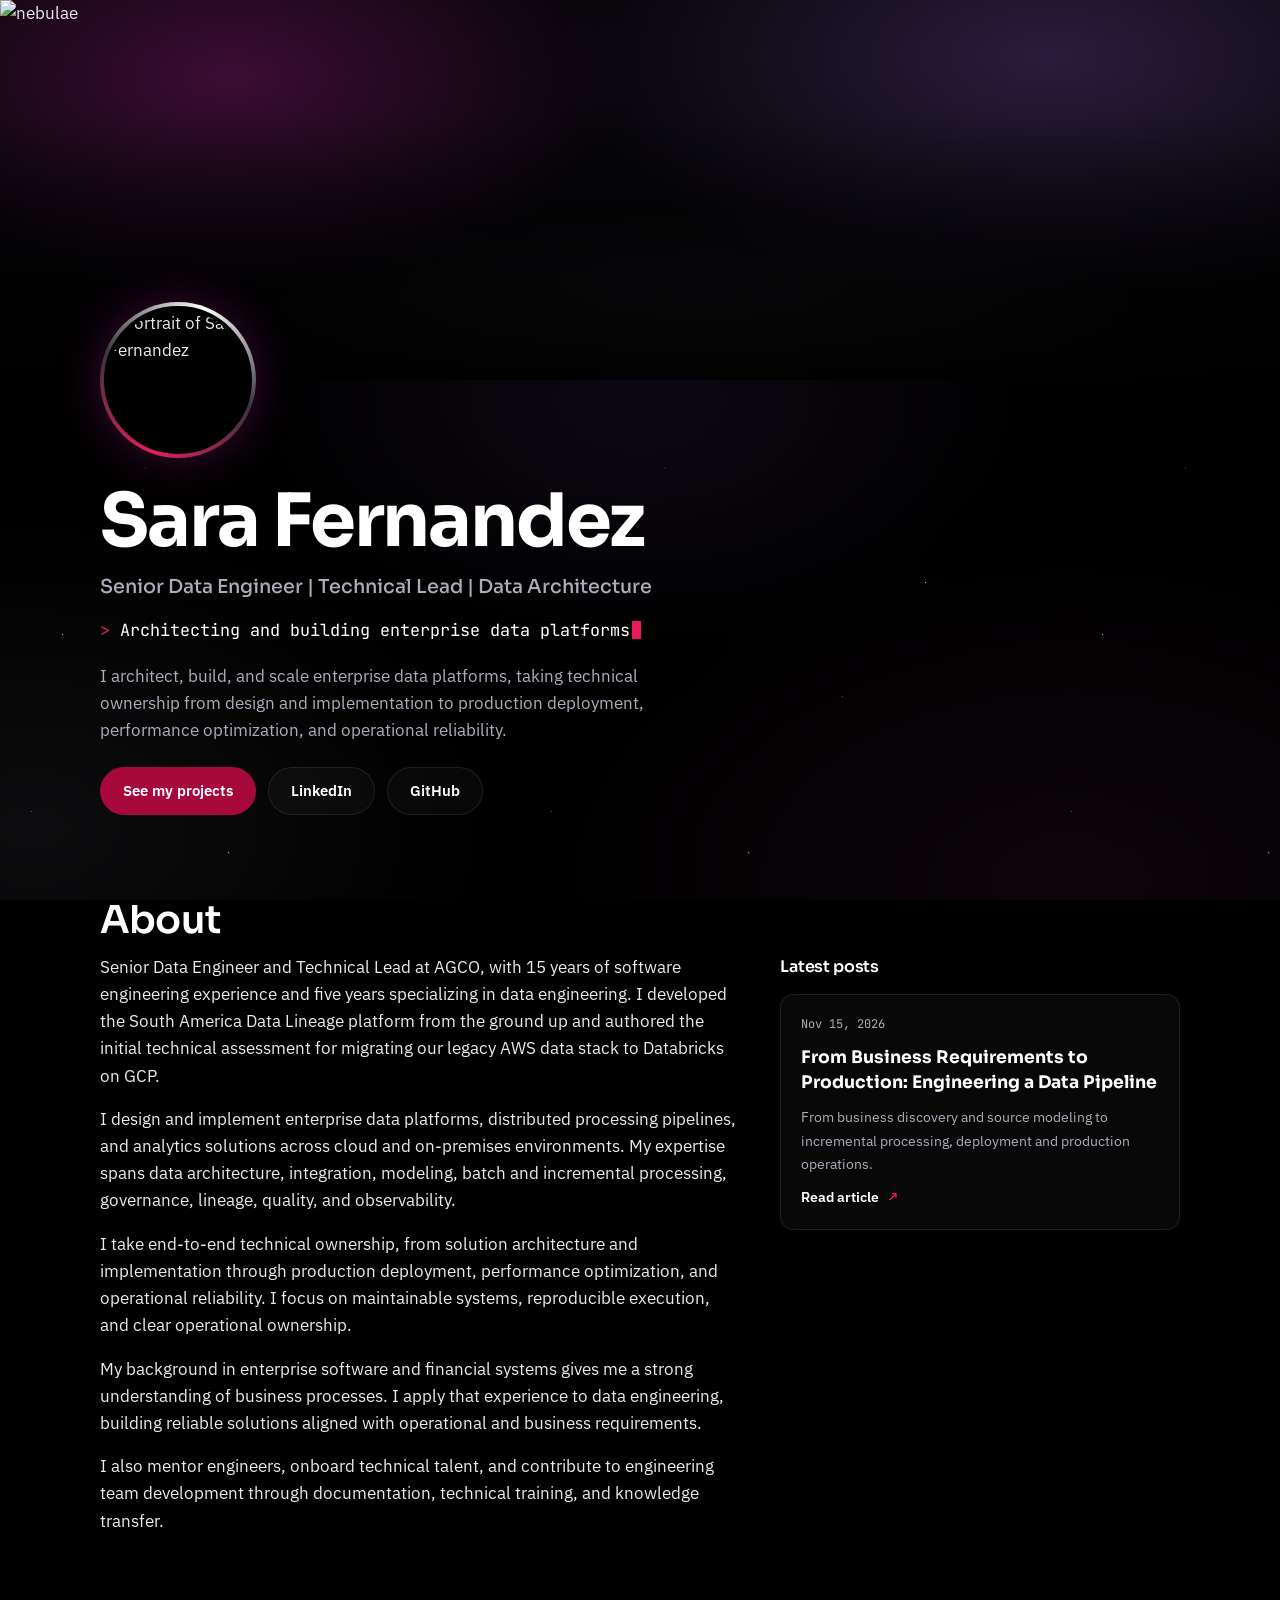
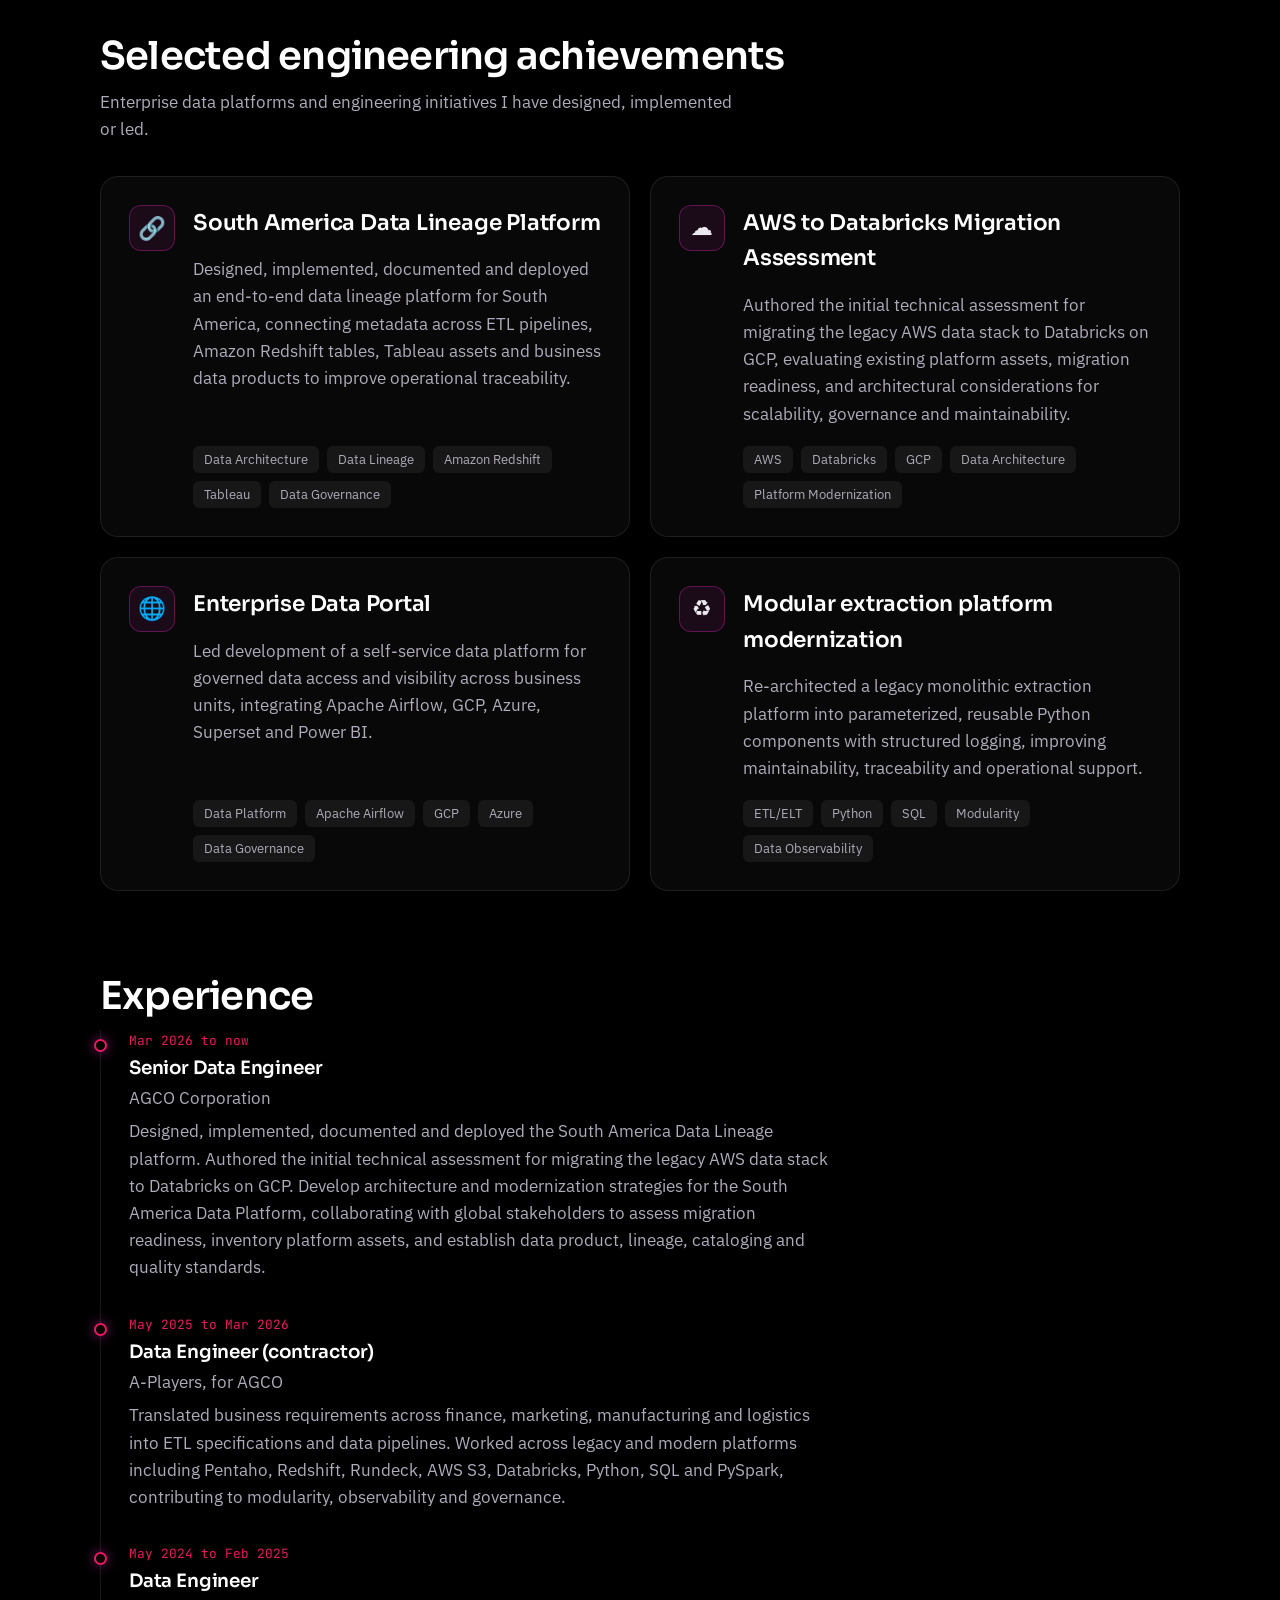
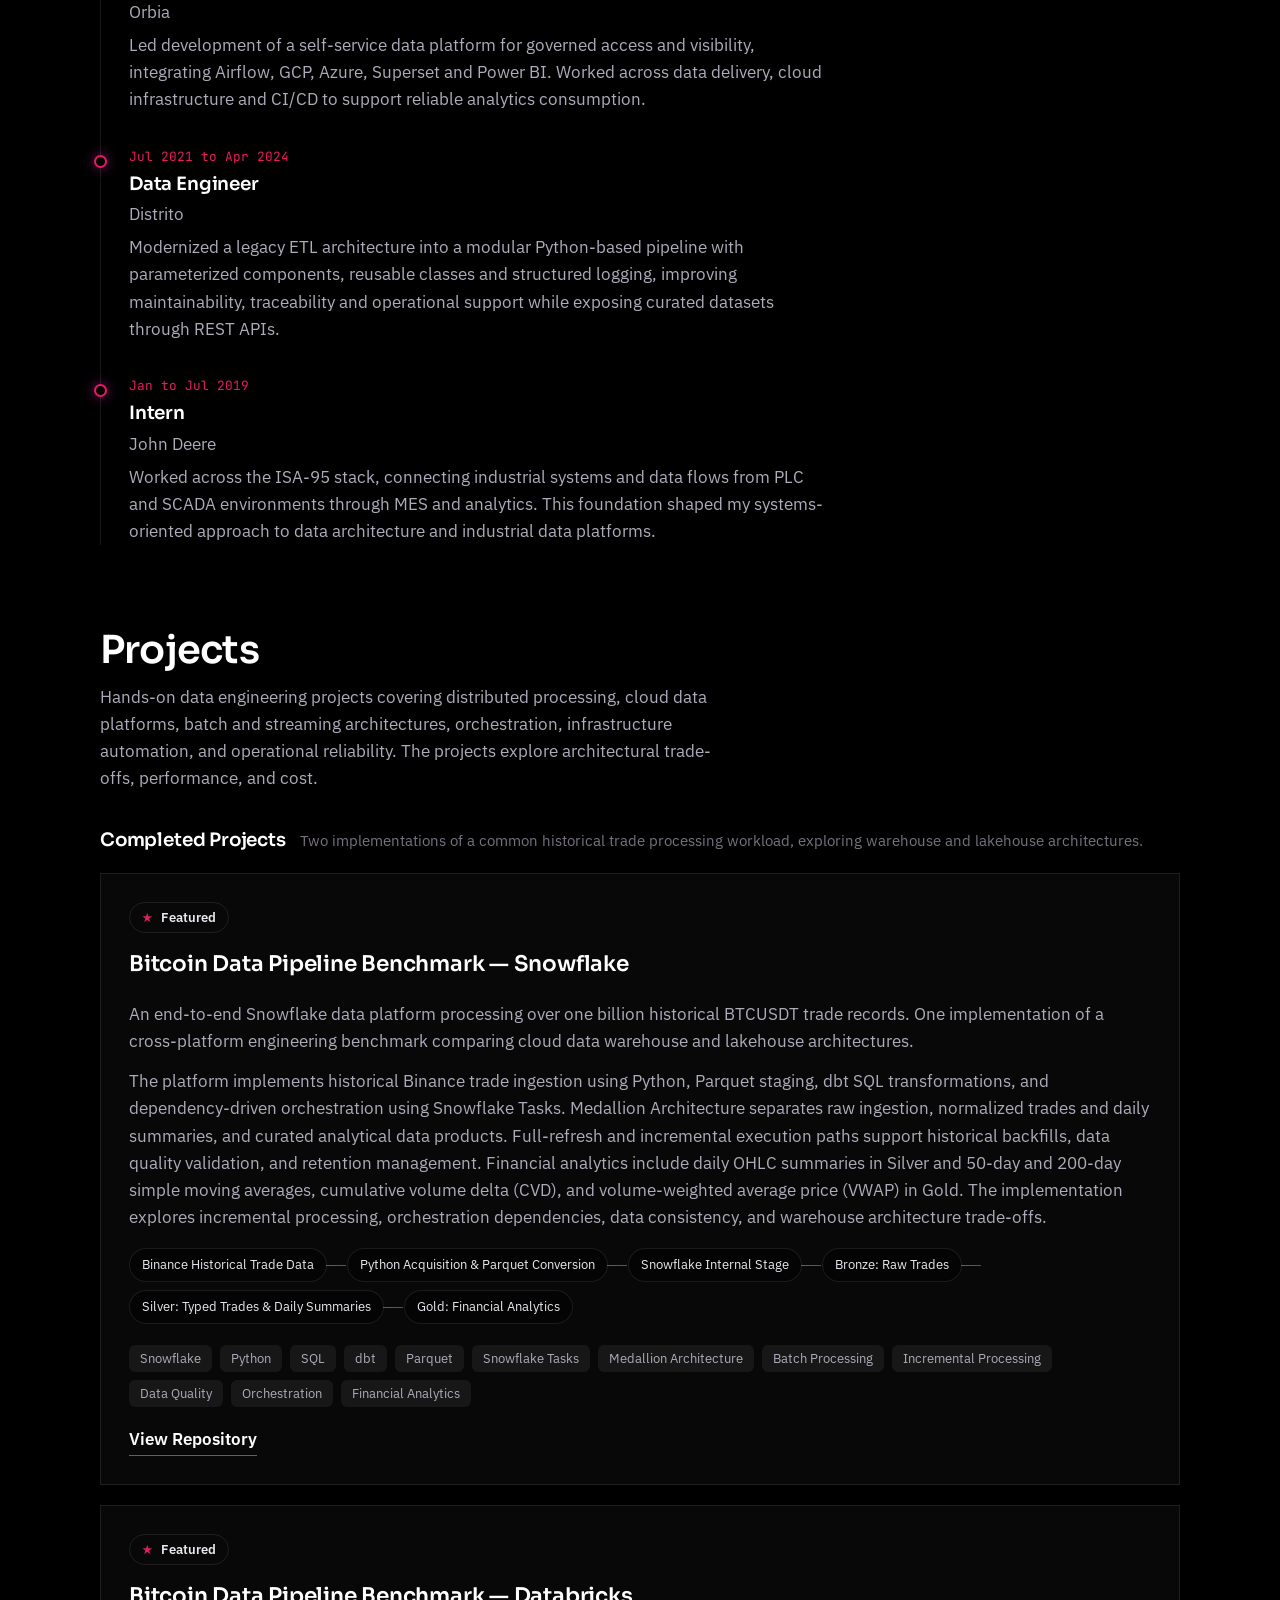
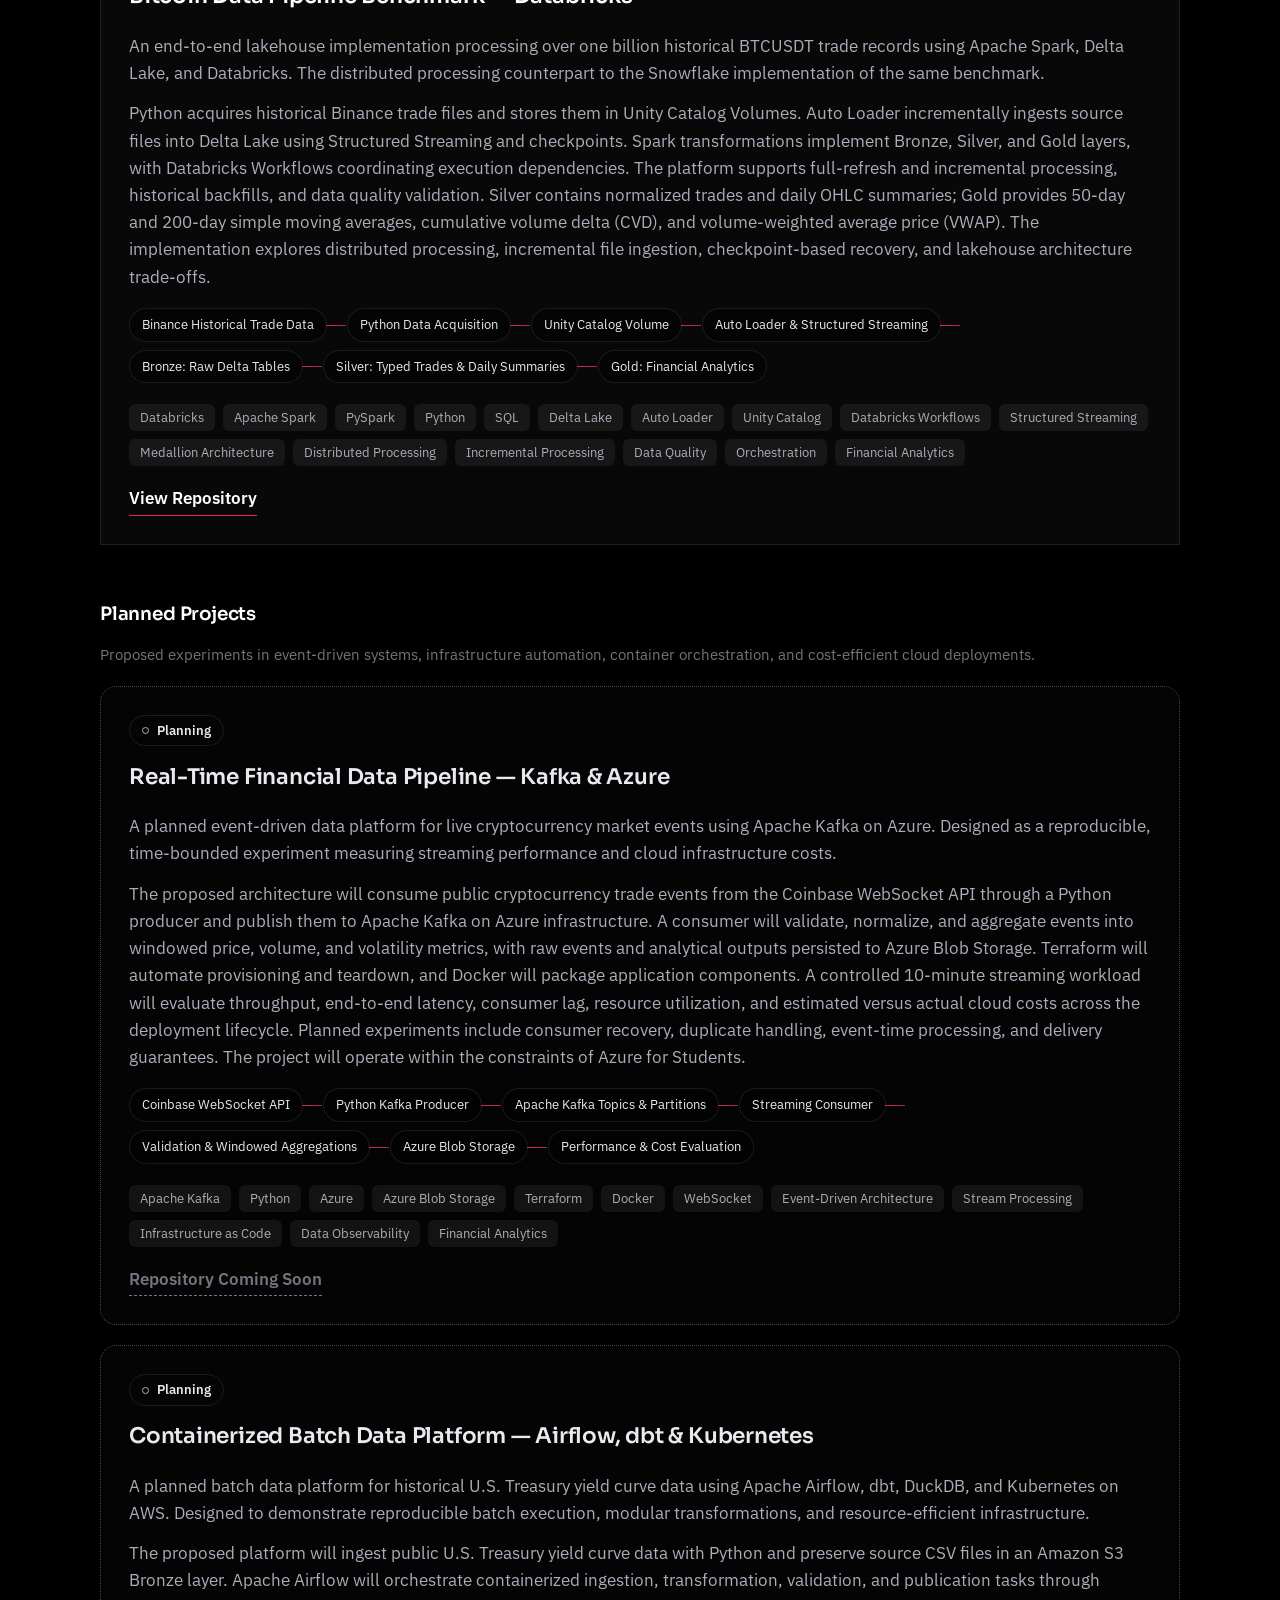
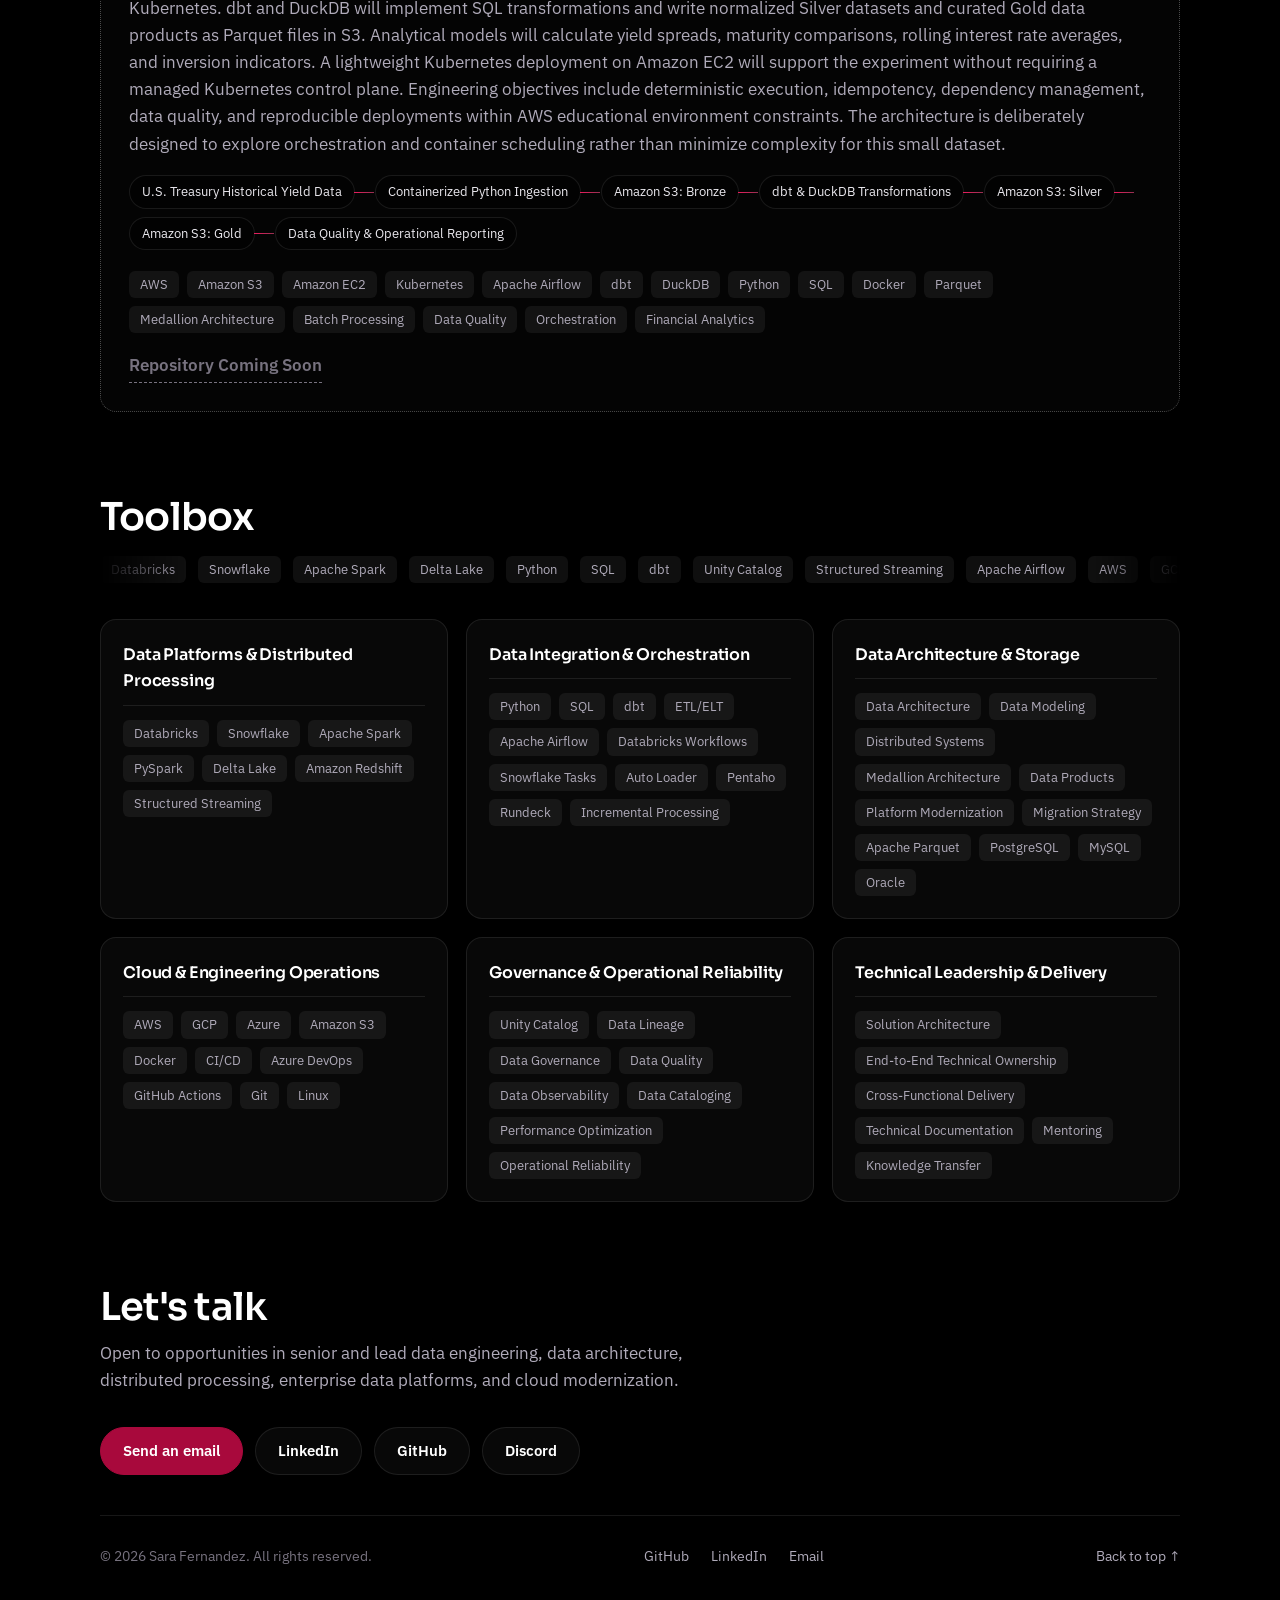
==== commit 18de8f32: "Add initial posts configuration with latest post details" ====
--- a/index.html
+++ b/index.html
@@ -138,10 +138,6 @@
 
   .about { display: grid; gap: 40px; grid-template-columns: 1.6fr 1fr; align-items: start; }
   .about p { margin: 0 0 16px; max-width: 64ch; }
-  .facts { list-style: none; margin: 0; padding: 0; display: grid; gap: 12px; }
-  .facts li { padding: 14px 18px; border: 1px solid var(--line); border-left: 2px solid var(--magenta); border-radius: 12px; background: var(--glass); }
-  .facts b { display: block; color: var(--white); font-weight: 600; }
-  .facts span { color: var(--text-dim); font-size: .92rem; }
 
   /* ---------- Cards ---------- */
   .grid { display: grid; gap: 20px; }
@@ -155,14 +151,33 @@
   .card p { margin: 0; color: var(--text-dim); }
 
   /* featured = finished */
-  .card.featured { border-radius: 26px; padding: 34px; }
-  .card.featured::before {
-    content: ""; position: absolute; inset: 0; border-radius: inherit; padding: 1px; pointer-events: none;
-    background: linear-gradient(140deg, rgba(255,43,214,.75), rgba(255,255,255,.08) 45%, rgba(255,43,214,.35));
-    -webkit-mask: linear-gradient(#000 0 0) content-box, linear-gradient(#000 0 0);
-    -webkit-mask-composite: xor; mask-composite: exclude;
-  }
-  .card.featured:hover { box-shadow: 0 0 60px rgba(255, 43, 214, .12); }
+.chapter-card.featured {
+    border-radius: 26px;
+    padding: 34px;
+}
+
+.chapter-card.featured::before {
+    content: "";
+    position: absolute;
+    inset: 0;
+    border-radius: inherit;
+    padding: 1px;
+    pointer-events: none;
+    background: linear-gradient(
+        140deg,
+        rgba(157, 157, 157, 0.75),
+        rgba(255,255,255,.08) 45%,
+        rgba(77, 77, 77, 0.35)
+    );
+    -webkit-mask: linear-gradient(#000 0 0) content-box,
+                  linear-gradient(#000 0 0);
+    -webkit-mask-composite: xor;
+    mask-composite: exclude;
+}
+
+.chapter-card.featured:hover {
+    box-shadow: 0 0 60px rgba(255,43,214,.12);
+}
   /* wip = dashed, magenta */
   .card.wip { border-radius: 20px; border: 1px dashed rgba(255, 43, 214, .55); }
   .card.wip:hover { border-color: var(--magenta); }
@@ -243,6 +258,22 @@
 /* Static template helpers */
 #project-groups > .subhead:first-child { margin-top: 0; }
 #footer { margin-top: 40px; }
+
+/* Latest articles beside About; stacks below About on mobile. */
+.latest-posts { min-width: 0; }
+.latest-posts > h3 { font-size: 1rem; margin-bottom: 14px; }
+.post-list { display: grid; gap: 14px; }
+.post-card { display: grid; gap: 10px; padding: 20px; border: 1px solid var(--line);
+  border-radius: 14px; background: var(--glass); color: var(--text); text-decoration: none;
+  overflow-wrap: anywhere; transition: border-color .2s, background .2s; }
+.post-card:hover, .post-card:focus-visible { border-color: var(--magenta);
+  background: rgba(255,255,255,.05); text-decoration: none; }
+.post-card time { font-family: var(--font-mono); font-size: .75rem; color: var(--text-dim); }
+.post-card h4 { font-family: var(--font-display); font-size: 1.08rem;
+  line-height: 1.45; margin: 0; color: var(--white); }
+.about .post-card p { font-size: .9rem; color: var(--text-dim); margin: 0; }
+.post-cta { font-size: .85rem; font-weight: 600; color: var(--white); }
+.post-cta span { color: var(--magenta); margin-left: 5px; }
 
 </style>
 </head>
@@ -271,7 +302,17 @@
     <h2 id="about-title">About</h2>
     <div class="about">
       <div id="about-text"><p>Senior Data Engineer and Technical Lead at AGCO, with 15 years of software engineering experience and five years specializing in data engineering. I developed the South America Data Lineage platform from the ground up and authored the initial technical assessment for migrating our legacy AWS data stack to Databricks on GCP.</p><p>I design and implement enterprise data platforms, distributed processing pipelines, and analytics solutions across cloud and on-premises environments. My expertise spans data architecture, integration, modeling, batch and incremental processing, governance, lineage, quality, and observability.</p><p>I take end-to-end technical ownership, from solution architecture and implementation through production deployment, performance optimization, and operational reliability. I focus on maintainable systems, reproducible execution, and clear operational ownership.</p><p>My background in enterprise software and financial systems gives me a strong understanding of business processes. I apply that experience to data engineering, building reliable solutions aligned with operational and business requirements.</p><p>I also mentor engineers, onboard technical talent, and contribute to engineering team development through documentation, technical training, and knowledge transfer.</p></div>
-      <ul class="facts" id="facts"><li><b>Data Architecture</b><span>Enterprise data platforms, distributed systems, cloud architecture, data modeling, platform modernization and migration</span></li><li><b>Data Engineering</b><span>Databricks, Snowflake, Apache Spark, Delta Lake, Python, SQL, dbt, ETL/ELT, batch and incremental processing</span></li><li><b>Reliability &amp; Performance</b><span>Performance optimization, data quality, observability, data lineage, governance and operational reliability</span></li><li><b>Technical Leadership</b><span>End-to-end technical ownership, solution design, engineering execution, cross-functional delivery and mentoring</span></li></ul>
+      <aside class="latest-posts" id="posts" aria-labelledby="posts-title">
+        <h3 id="posts-title">Latest posts</h3>
+        <div class="post-list">
+          <a class="post-card" href="posts/data-pipeline-engineering/index.html">
+            <time datetime="2026-11-15">Nov 15, 2026</time>
+            <h4>From Business Requirements to Production: Engineering a Data Pipeline</h4>
+            <p>From business discovery and source modeling to incremental processing, deployment and production operations.</p>
+            <span class="post-cta">Read article <span aria-hidden="true">↗</span></span>
+          </a>
+        </div>
+      </aside>
     </div>
   </section>
   <section id="highlights" aria-labelledby="hl-title">
@@ -311,7 +352,7 @@
           <span class="pill star">Featured</span>
           <h3>Bitcoin Data Pipeline Benchmark — Snowflake</h3>
           <p>An end-to-end Snowflake data platform processing over one billion historical BTCUSDT trade records. One implementation of a cross-platform engineering benchmark comparing cloud data warehouse and lakehouse architectures.</p>
-<p>The platform implements historical Binance trade ingestion using Python, Parquet staging, dbt SQL transformations, and dependency-driven orchestration using Snowflake Tasks. Medallion Architecture separates raw ingestion, normalized trades and daily summaries, and curated analytical data products. Full-refresh and incremental execution paths support historical backfills, data quality validation, and retention management. Financial analytics include daily OHLC summaries in Silver and 50-day and 200-day simple moving averages, cumulative volume delta (CVD), and volume-weighted average price (VWAP) in Gold. The implementation explores incremental processing, orchestration dependencies, data consistency, and warehouse architecture trade-offs.</p><ol class="flow" aria-label="Pipeline steps"><li>Binance Historical Trade Data</li><li>Python Acquisition &amp; Parquet Conversion</li><li>Snowflake Internal Stage</li><li>Bronze: Raw Trades</li><li>Silver: Typed Trades &amp; Daily Summaries</li><li>Gold: Financial Analytics</li></ol><div class="tags"><img class="badge" src="https://img.shields.io/badge/Snowflake-29B5E8?style=flat-square&amp;logo=snowflake&amp;logoColor=white" alt="Snowflake" loading="lazy" height="22"><img class="badge" src="https://img.shields.io/badge/Python-3776AB?style=flat-square&amp;logo=python&amp;logoColor=white" alt="Python" loading="lazy" height="22"><img class="badge" src="https://img.shields.io/badge/SQL-4479A1?style=flat-square&amp;logo=&amp;logoColor=white" alt="SQL" loading="lazy" height="22"><img class="badge" src="https://img.shields.io/badge/dbt-FF694B?style=flat-square&amp;logo=dbt&amp;logoColor=white" alt="dbt" loading="lazy" height="22"><img class="badge" src="https://img.shields.io/badge/Parquet-50ABF1?style=flat-square&amp;logo=apacheparquet&amp;logoColor=white" alt="Parquet" loading="lazy" height="22"><img class="badge" src="https://img.shields.io/badge/Snowflake_Tasks-29B5E8?style=flat-square&amp;logo=snowflake&amp;logoColor=white" alt="Snowflake Tasks" loading="lazy" height="22"><img class="badge" src="https://img.shields.io/badge/Medallion_Architecture-475569?style=flat-square&amp;logo=&amp;logoColor=white" alt="Medallion Architecture" loading="lazy" height="22"><img class="badge" src="https://img.shields.io/badge/Batch_Processing-475569?style=flat-square&amp;logo=&amp;logoColor=white" alt="Batch Processing" loading="lazy" height="22"><img class="badge" src="https://img.shields.io/badge/Incremental_Processing-475569?style=flat-square&amp;logo=&amp;logoColor=white" alt="Incremental Processing" loading="lazy" height="22"><img class="badge" src="https://img.shields.io/badge/Data_Quality-475569?style=flat-square&amp;logo=&amp;logoColor=white" alt="Data Quality" loading="lazy" height="22"><img class="badge" src="https://img.shields.io/badge/Orchestration-475569?style=flat-square&amp;logo=&amp;logoColor=white" alt="Orchestration" loading="lazy" height="22"><img class="badge" src="https://img.shields.io/badge/Financial_Analytics-475569?style=flat-square&amp;logo=&amp;logoColor=white" alt="Financial Analytics" loading="lazy" height="22"></div><a class="card-link" href="https://github.com/saradfrz/bitcoin-pipeline-benchmark-snowflake" target="_blank" rel="noopener">View Repository</a>        </article>
+<p>The platform implements historical Binance trade ingestion using Python, Parquet staging, dbt SQL transformations, and dependency-driven orchestration using Snowflake Tasks. Medallion Architecture separates raw ingestion, normalized trades and daily summaries, and curated analytical data products. Full-refresh and incremental execution paths support historical backfills, data quality validation, and retention management. Financial analytics include daily OHLC summaries in Silver and 50-day and 200-day simple moving averages, cumulative volume delta (CVD), and volume-weighted average price (VWAP) in Gold. The implementation explores incremental processing, orchestration dependencies, data consistency, and warehouse architecture trade-offs.</p><ol class="flow" aria-label="Pipeline steps"><li>Binance Historical Trade Data</li><li>Python Acquisition &amp; Parquet Conversion</li><li>Snowflake Internal Stage</li><li>Bronze: Raw Trades</li><li>Silver: Typed Trades &amp; Daily Summaries</li><li>Gold: Financial Analytics</li></ol><div class="tags"><img class="badge" src="https://img.shields.io/badge/Snowflake-29B5E8?style=flat-square&amp;logo=snowflake&amp;logoColor=white" alt="Snowflake" loading="lazy" height="22"><img class="badge" src="https://img.shields.io/badge/Python-3776AB?style=flat-square&amp;logo=python&amp;logoColor=white" alt="Python" loading="lazy" height="22"><img class="badge" src="https://img.shields.io/badge/SQL-4479A1?style=flat-square&amp;logo=&amp;logoColor=white" alt="SQL" loading="lazy" height="22"><img class="badge" src="https://img.shields.io/badge/dbt-FF694B?style=flat-square&amp;logo=dbt&amp;logoColor=white" alt="dbt" loading="lazy" height="22"><img class="badge" src="https://img.shields.io/badge/Parquet-50ABF1?style=flat-square&amp;logo=apacheparquet&amp;logoColor=white" alt="Parquet" loading="lazy" height="22"><img class="badge" src="https://img.shields.io/badge/Snowflake_Tasks-29B5E8?style=flat-square&amp;logo=snowflake&amp;logoColor=white" alt="Snowflake Tasks" loading="lazy" height="22"><img class="badge" src="https://img.shields.io/badge/Medallion_Architecture-475569?style=flat-square&amp;logo=&amp;logoColor=white" alt="Medallion Architecture" loading="lazy" height="22"><img class="badge" src="https://img.shields.io/badge/Batch_Processing-475569?style=flat-square&amp;logo=&amp;logoColor=white" alt="Batch Processing" loading="lazy" height="22"><img class="badge" src="https://img.shields.io/badge/Incremental_Processing-475569?style=flat-square&amp;logo=&amp;logoColor=white" alt="Incremental Processing" loading="lazy" height="22"><img class="badge" src="https://img.shields.io/badge/Data_Quality-475569?style=flat-square&amp;logo=&amp;logoColor=white" alt="Data Quality" loading="lazy" height="22"><img class="badge" src="https://img.shields.io/badge/Orchestration-475569?style=flat-square&amp;logo=&amp;logoColor=white" alt="Orchestration" loading="lazy" height="22"><img class="badge" src="https://img.shields.io/badge/Financial_Analytics-475569?style=flat-square&amp;logo=&amp;logoColor=white" alt="Financial Analytics" loading="lazy" height="22"></div><a class="card-link" href="https://saradfrz.github.io/bitcoin-pipeline-benchmark-snowflake/" target="_blank" rel="noopener">View Repository</a>        </article>
         <article class="card featured">
           <span class="pill star">Featured</span>
           <h3>Bitcoin Data Pipeline Benchmark — Databricks</h3>
